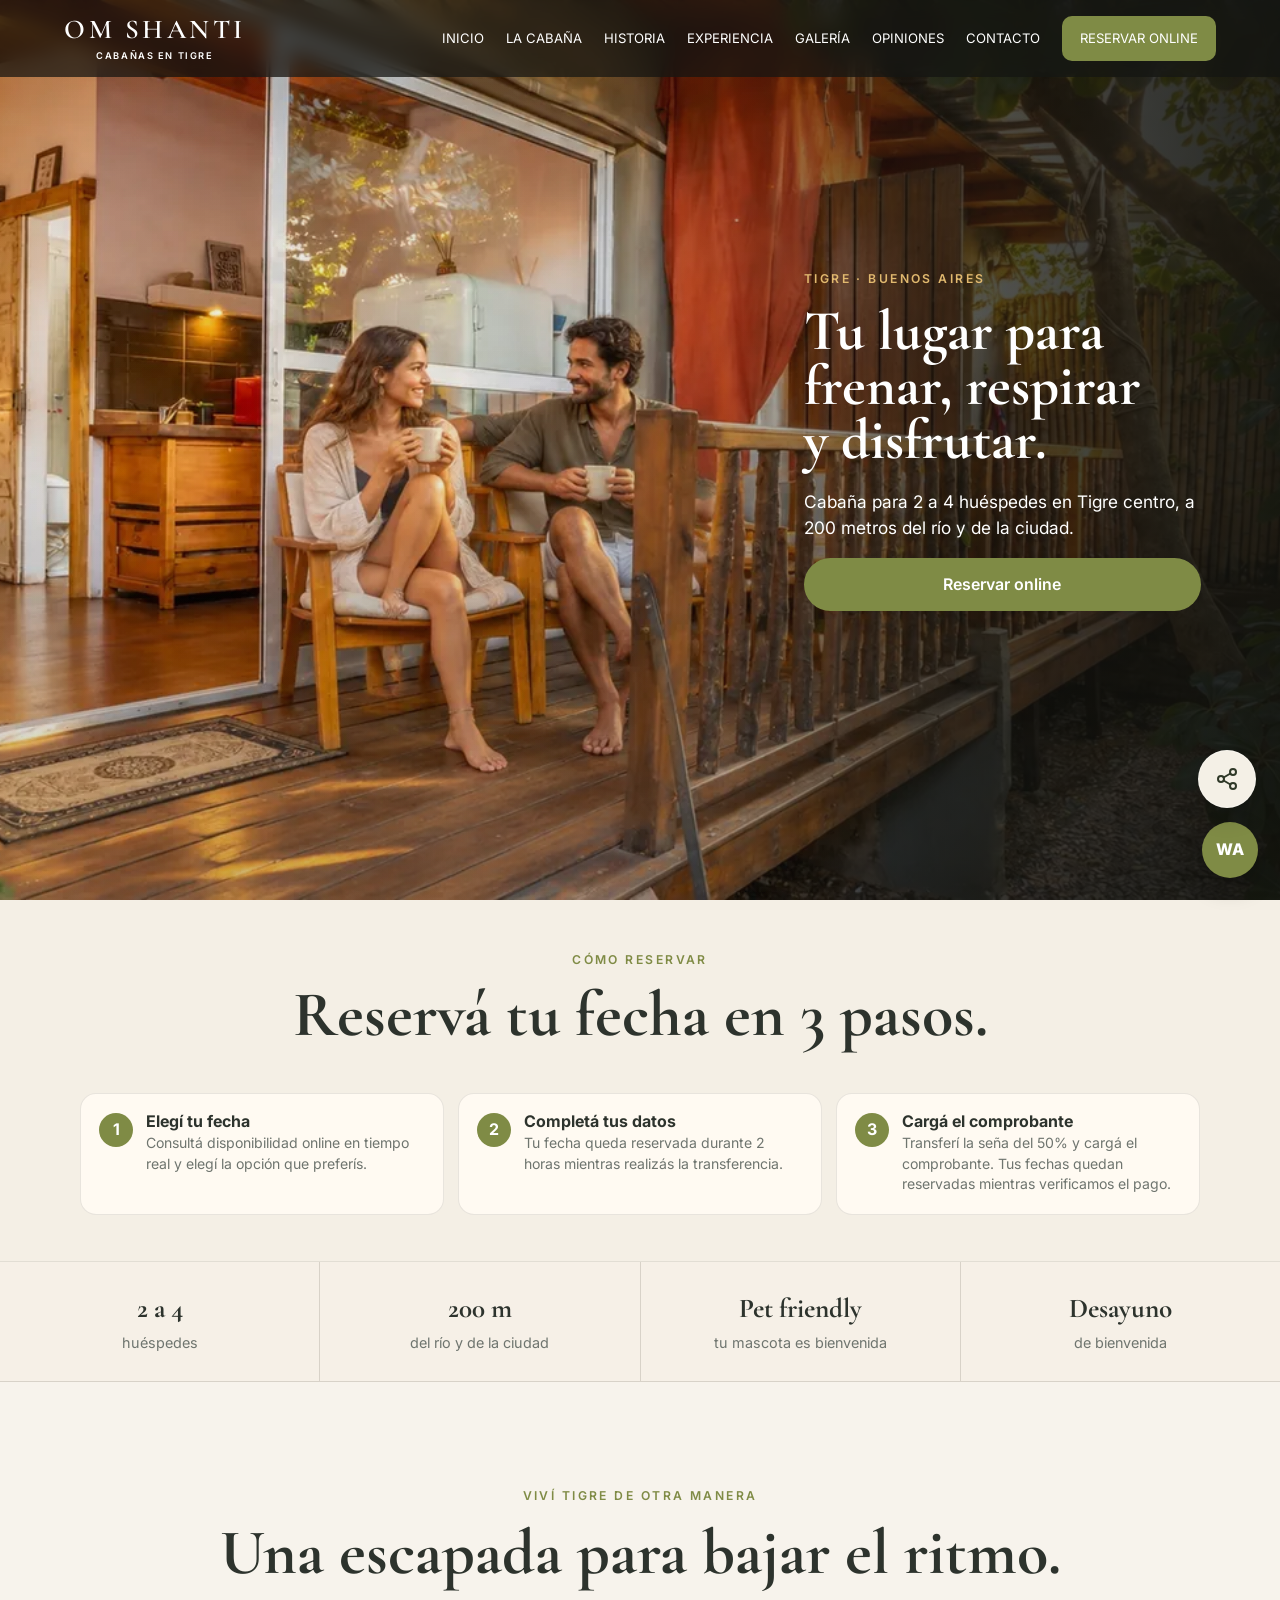
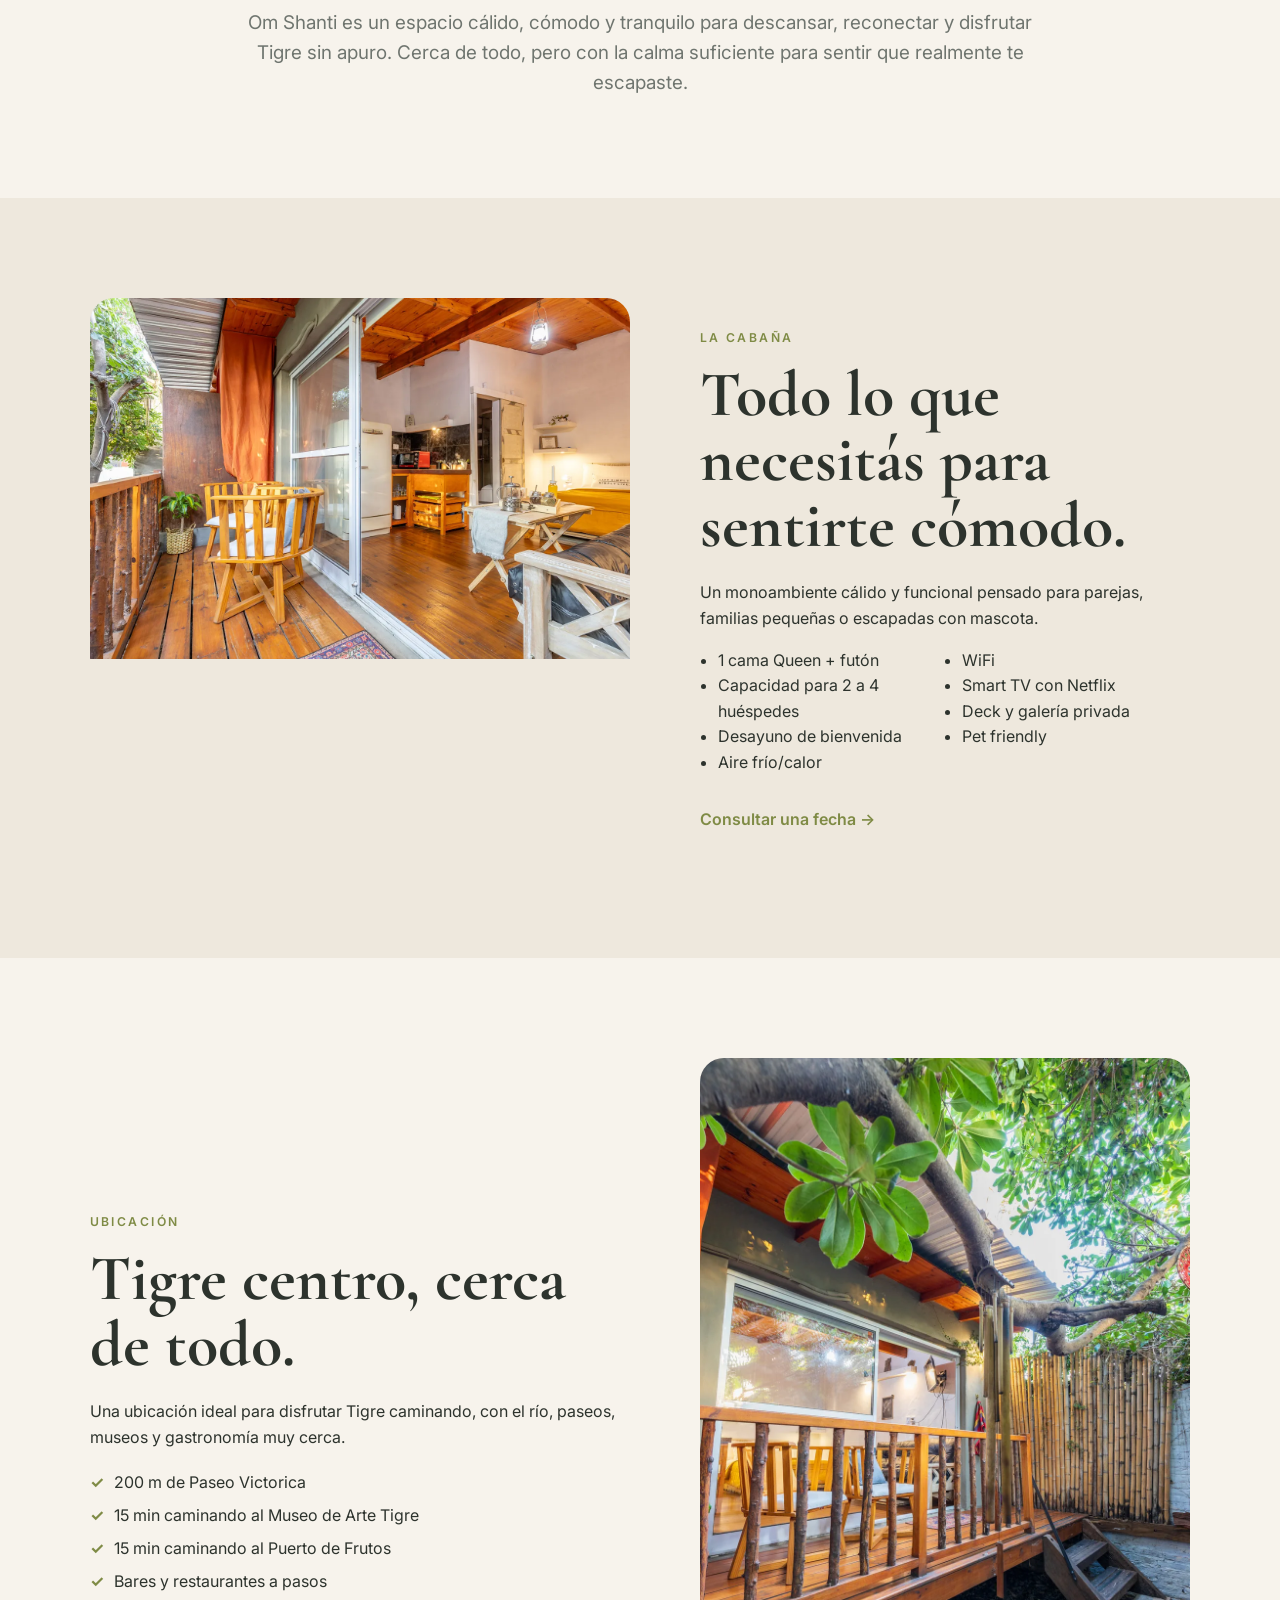
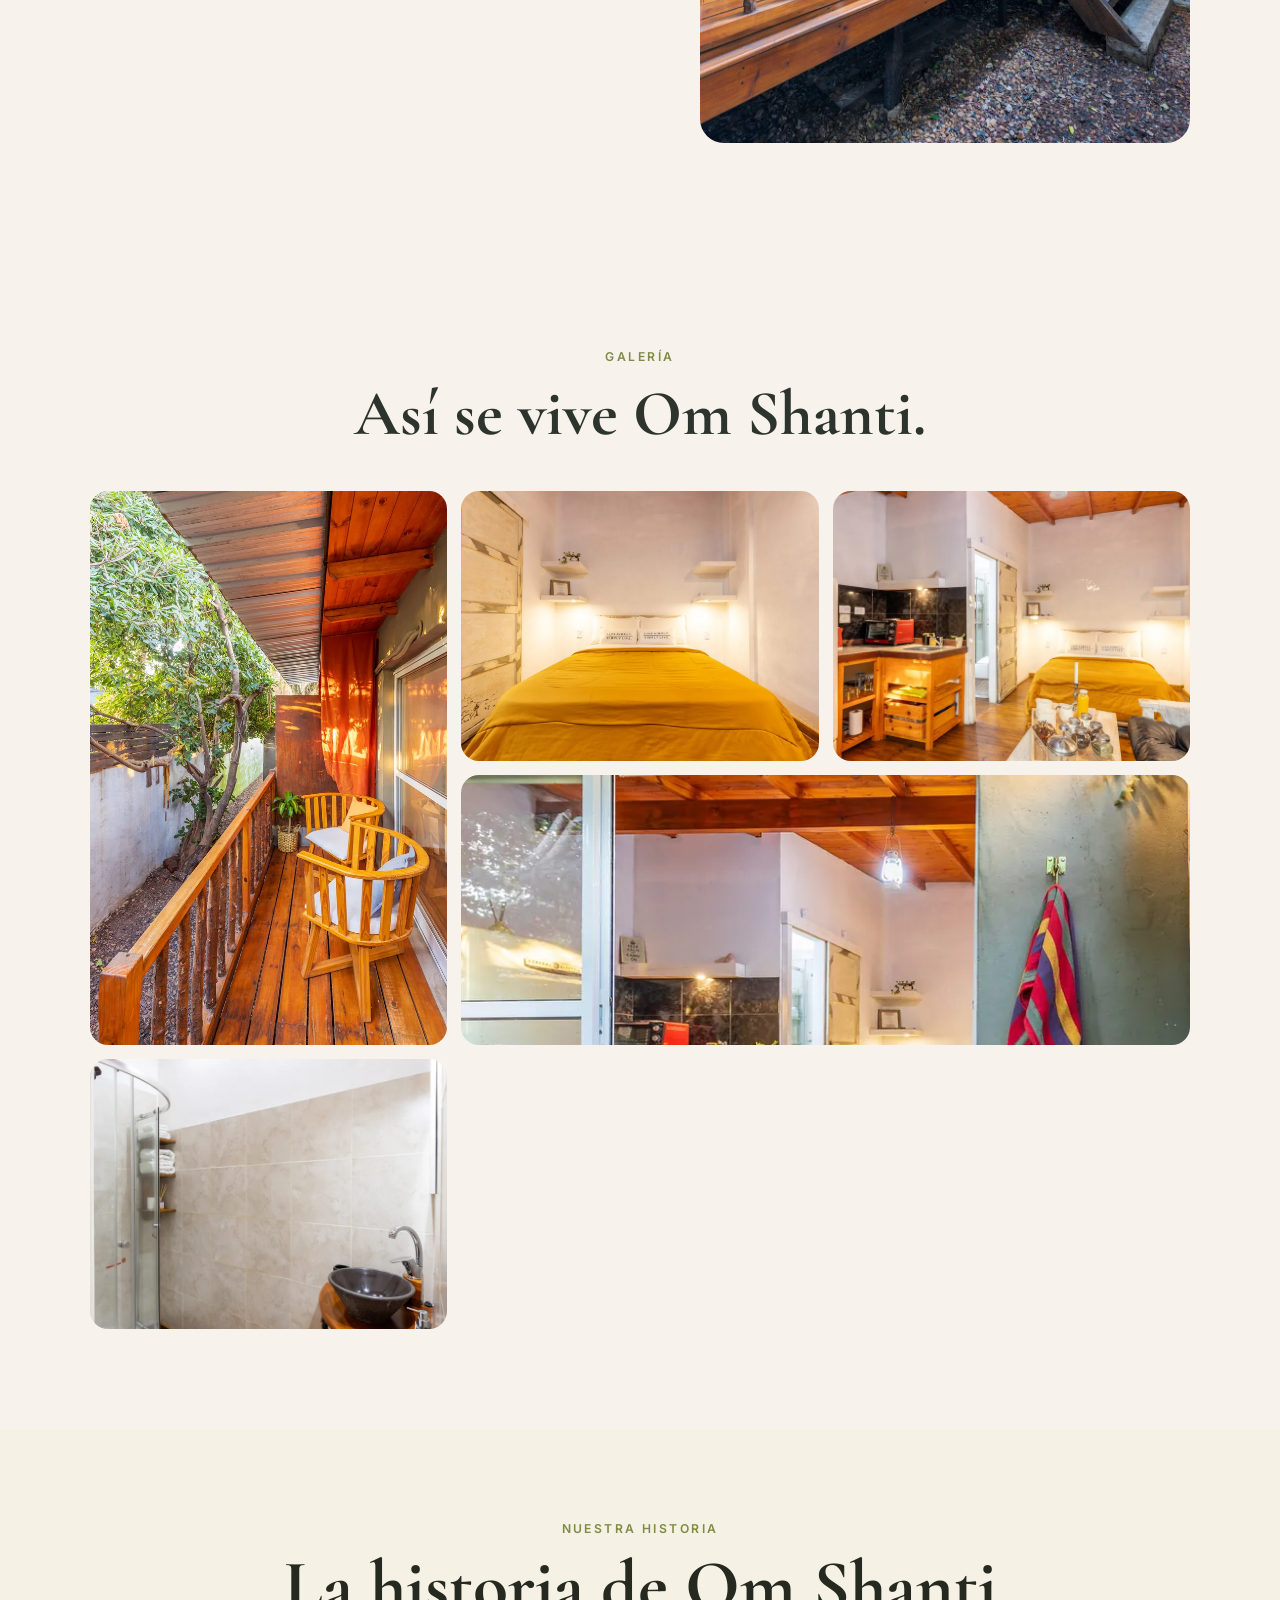
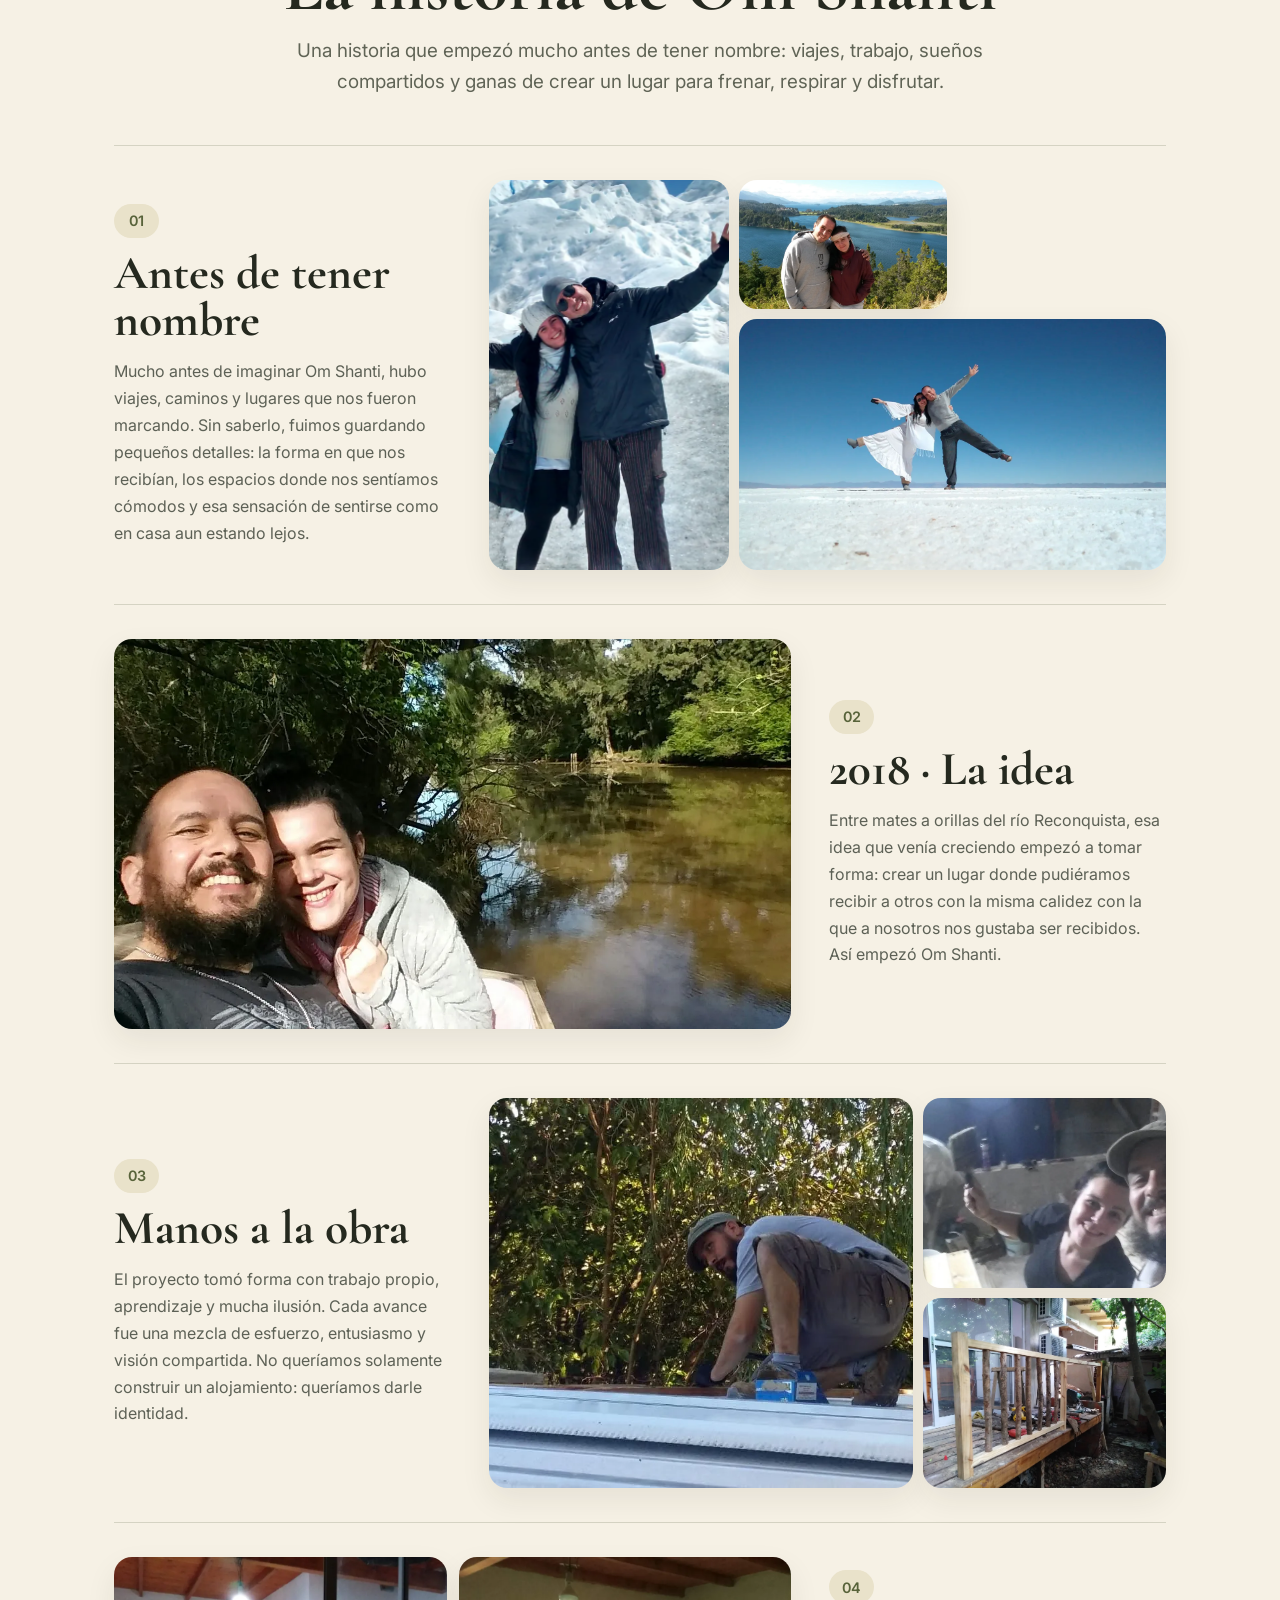
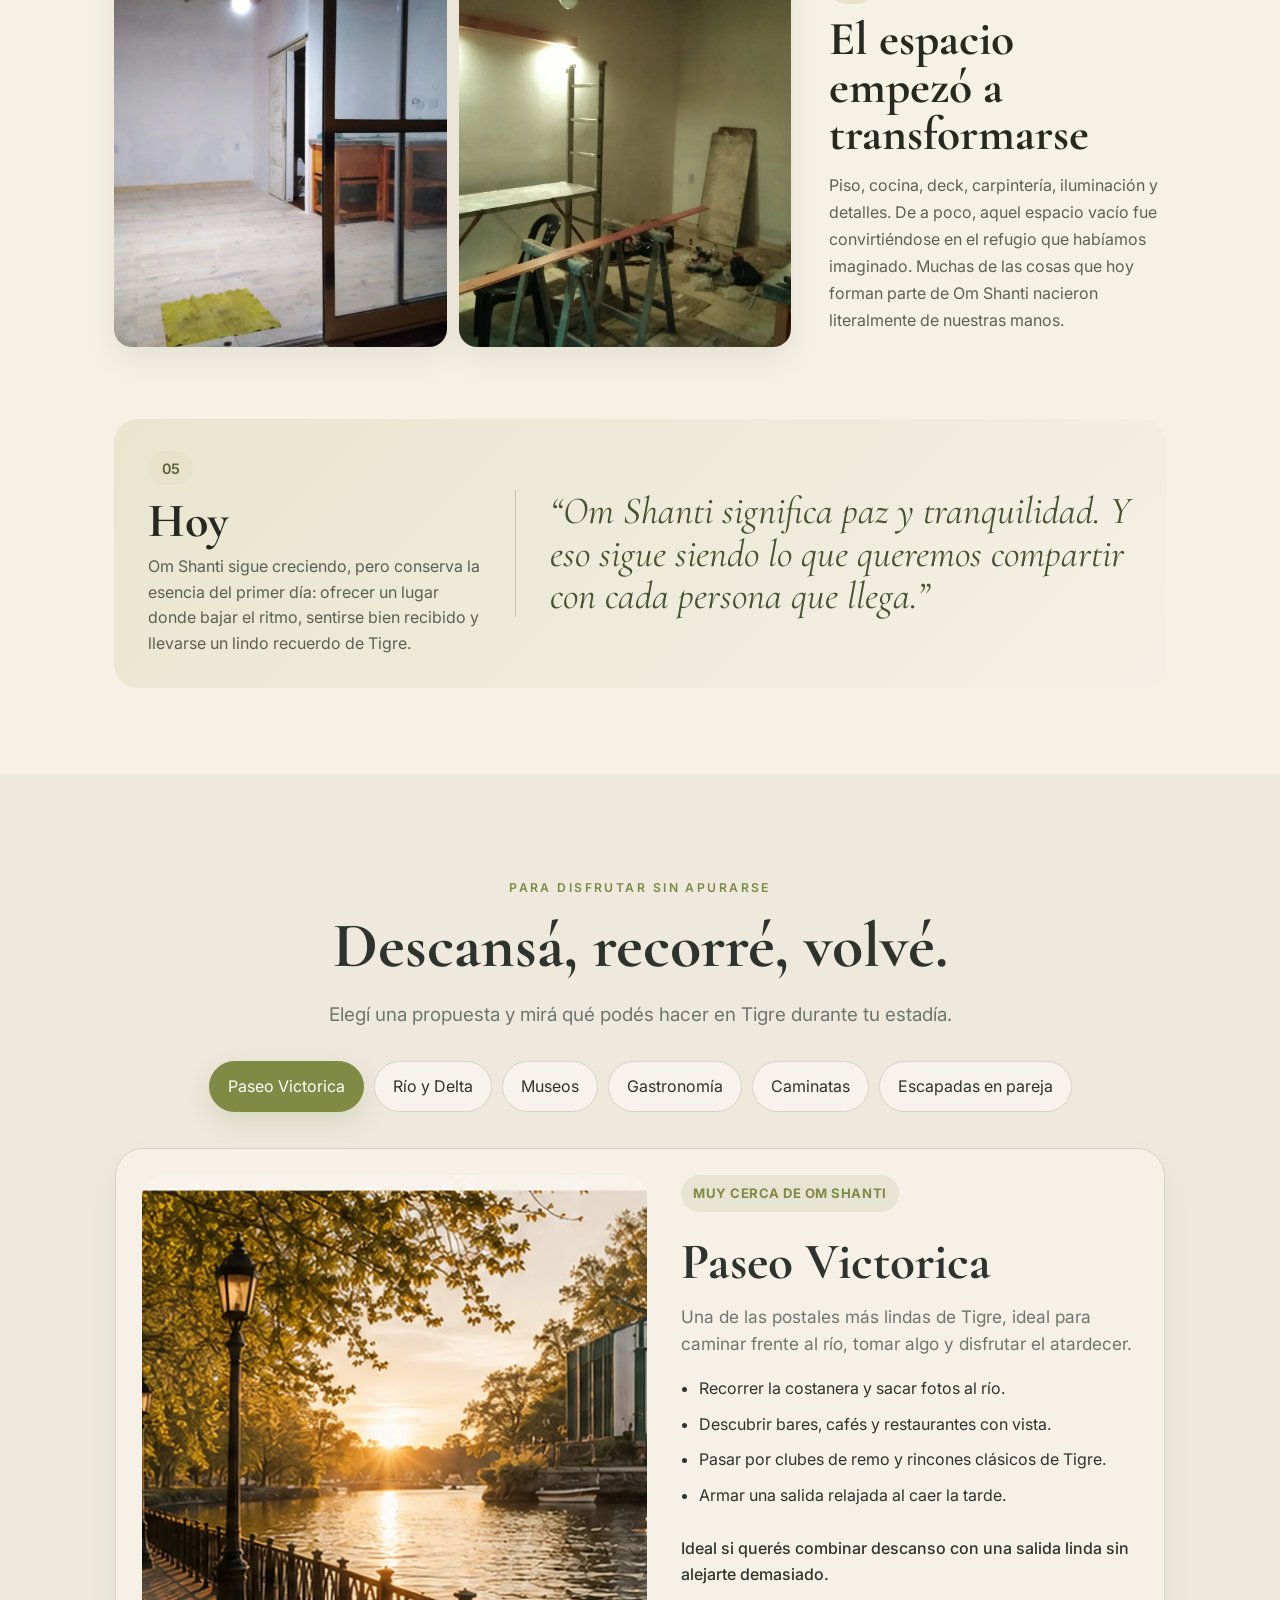
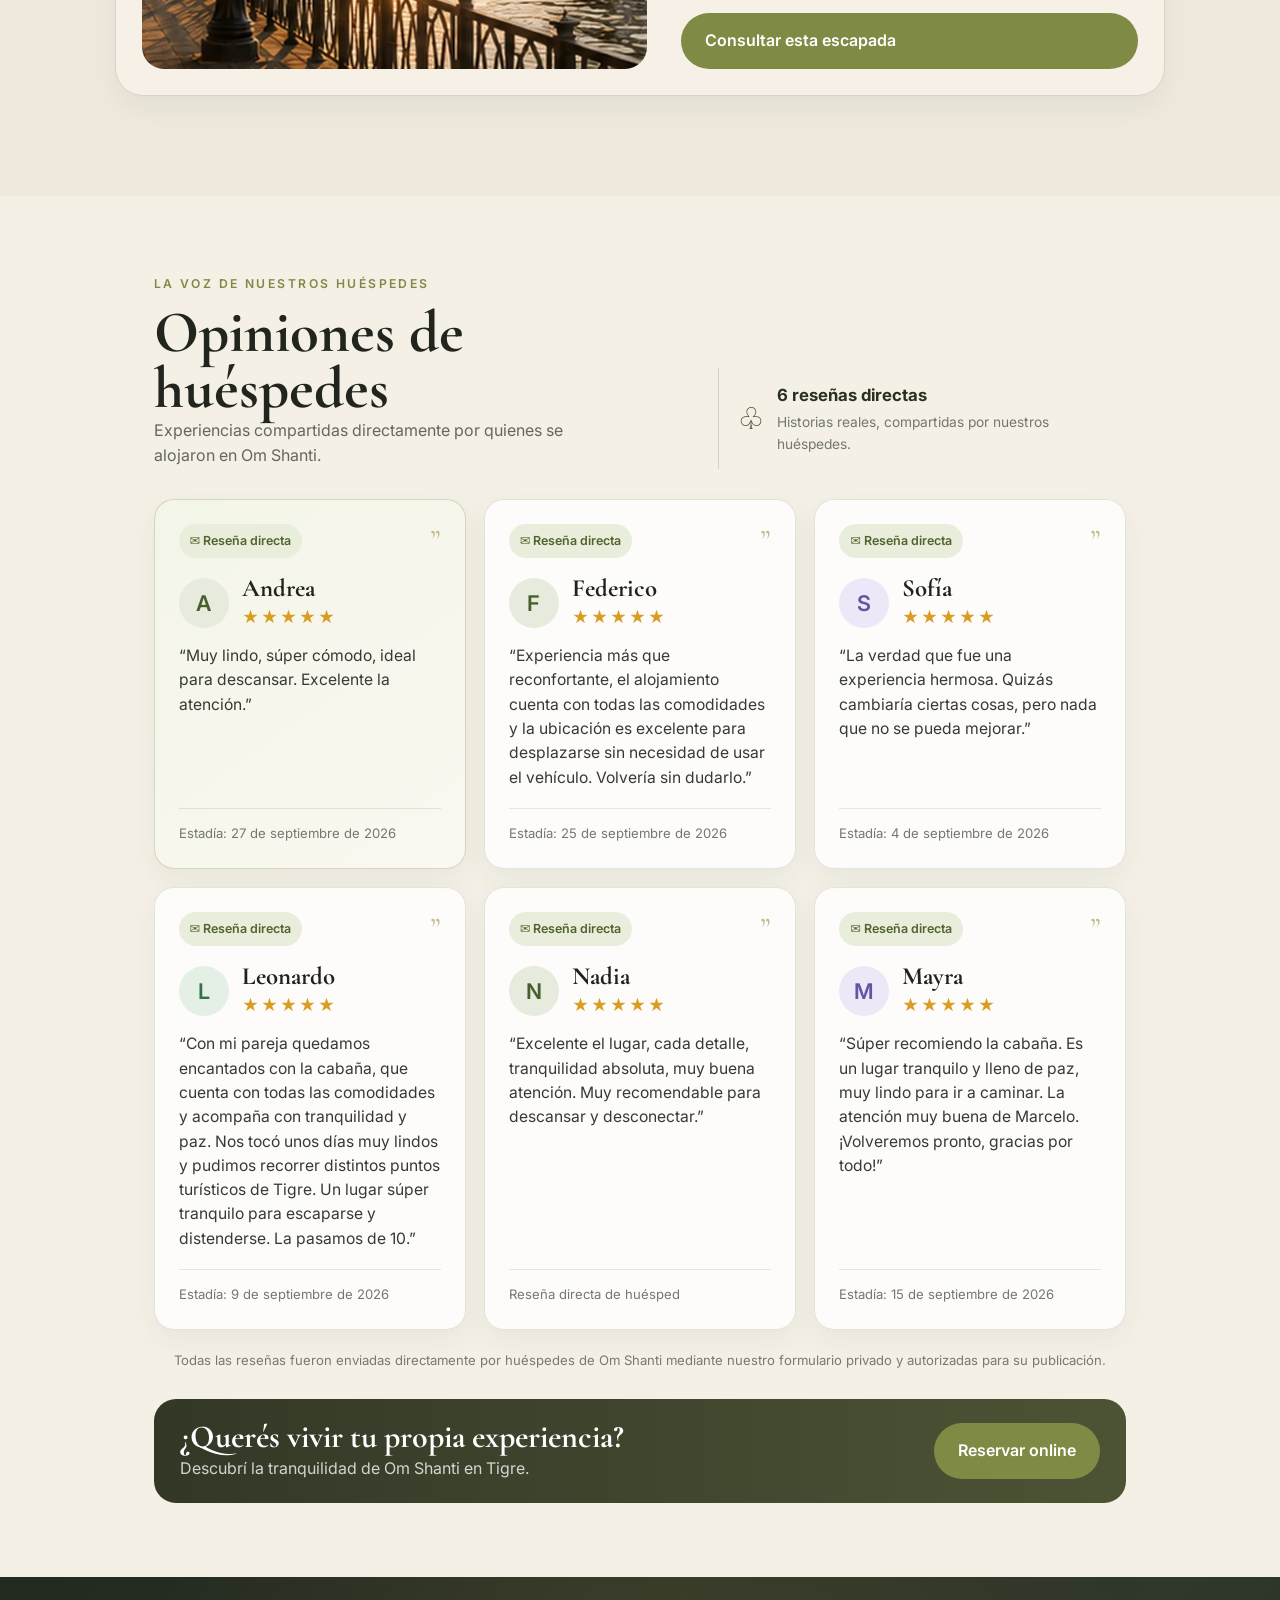
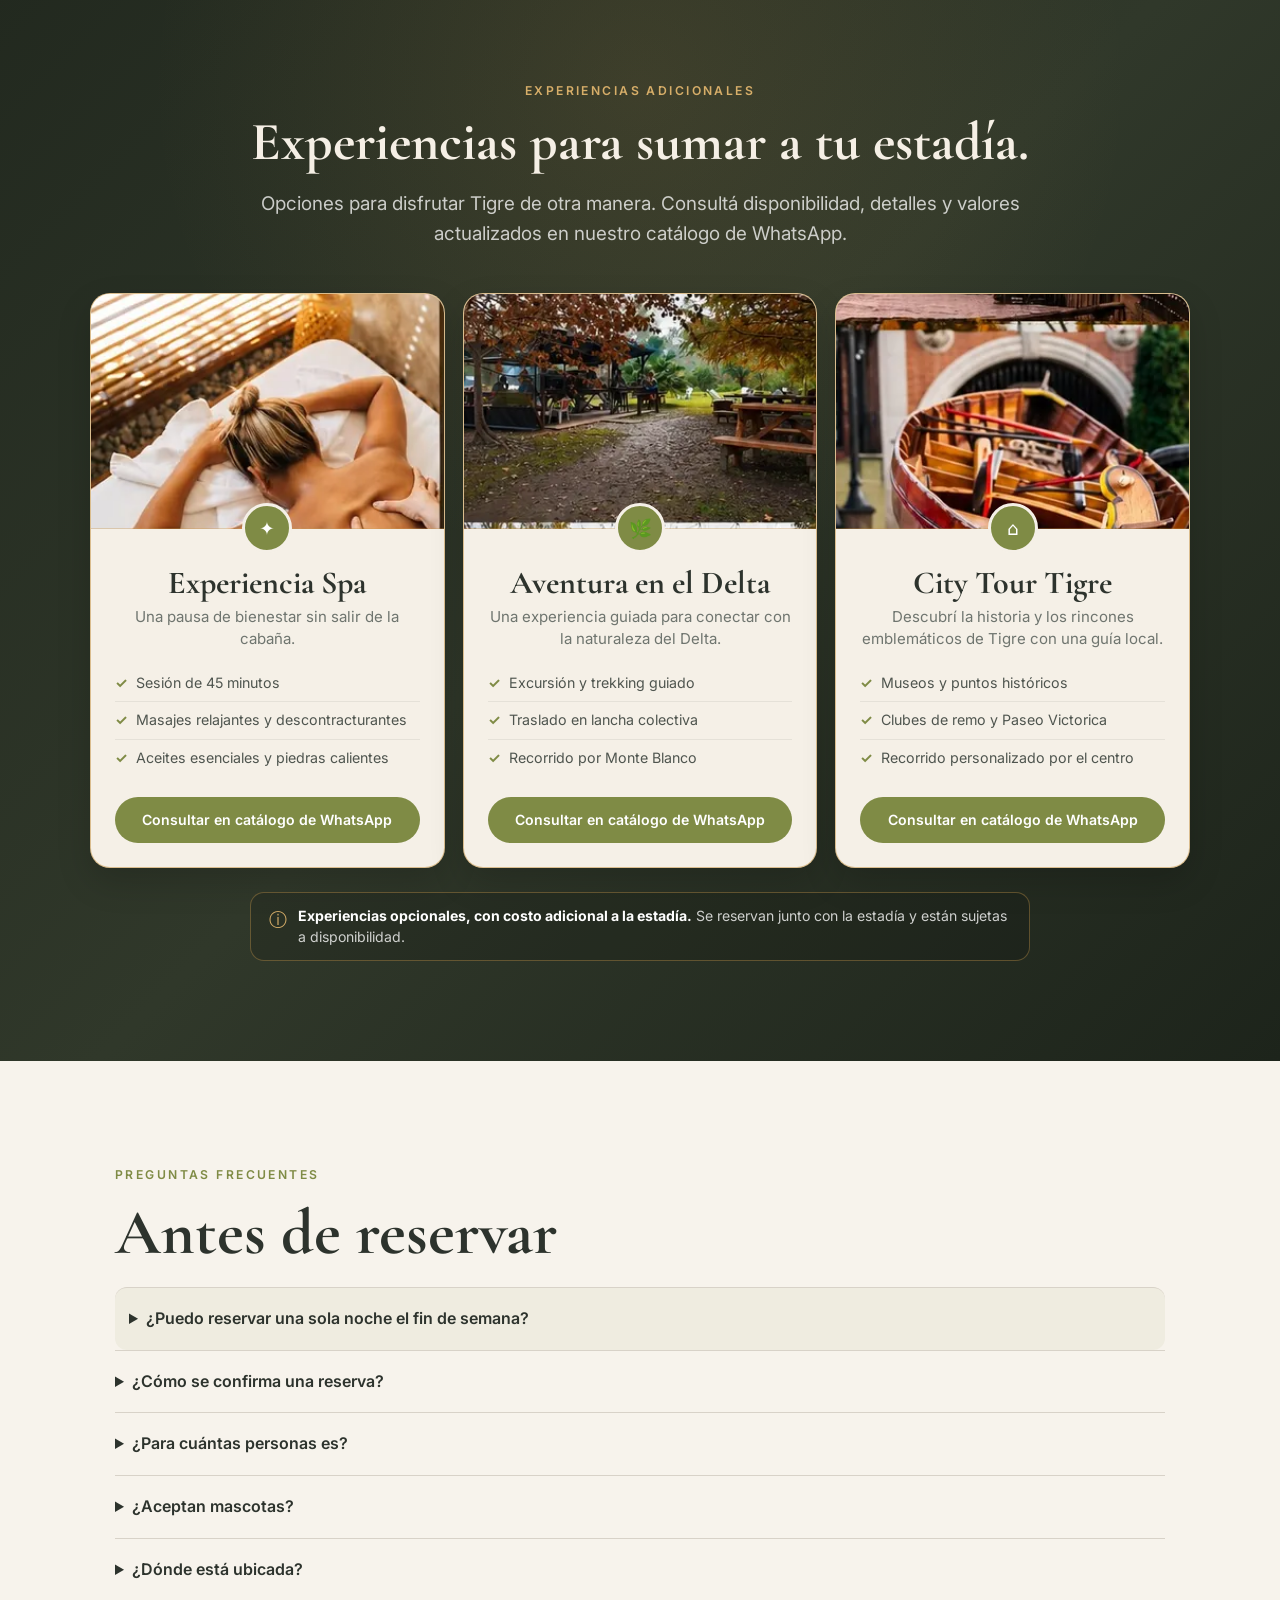
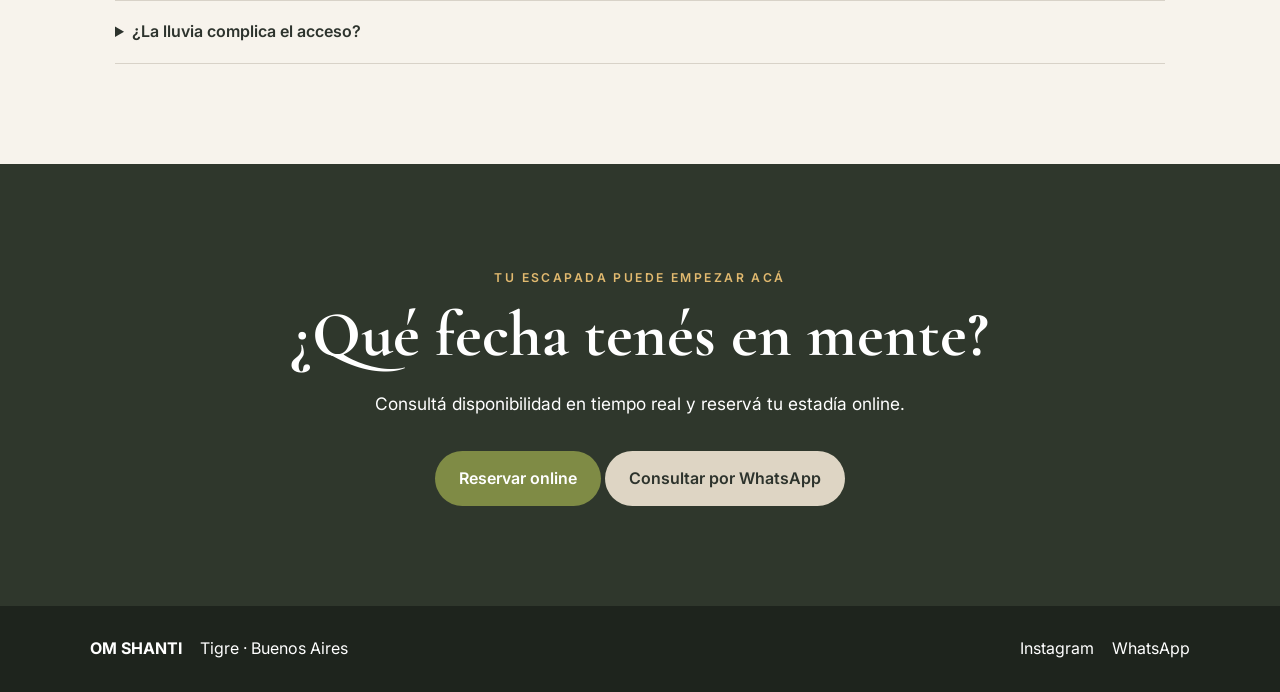
==== index.html @ ca6864cc "Add files via upload" ====
<!DOCTYPE html>

<html lang="es">
<head>
<meta charset="utf-8"/>
<meta content="width=device-width, initial-scale=1" name="viewport"/>
<title>Cabañas en Tigre | Om Shanti – Descanso y naturaleza</title>
<meta content="Disfrutá de una escapada en Om Shanti, cabañas en Tigre centro para 2 a 4 huéspedes. Pet friendly, cerca del río, con deck privado. Reservá online." name="description"/>
<link rel="canonical" href="https://cabanasomshanti.com/"/>
<meta property="og:type" content="website"/>
<meta property="og:locale" content="es_AR"/>
<meta property="og:site_name" content="Om Shanti Cabañas"/>
<meta property="og:url" content="https://cabanasomshanti.com/"/>
<meta property="og:title" content="Cabañas en Tigre | Om Shanti – Descanso y naturaleza"/>
<meta property="og:description" content="Disfrutá de una escapada en Om Shanti, cabañas en Tigre centro para 2 a 4 huéspedes. Pet friendly, cerca del río, con deck privado. Reservá online."/>
<meta property="og:image" content="https://cabanasomshanti.com/assets/om-shanti-compartir.jpg"/>
<meta property="og:image:alt" content="Deck de las cabañas Om Shanti en Tigre"/>
<meta name="twitter:card" content="summary_large_image"/>
<meta name="twitter:title" content="Cabañas en Tigre | Om Shanti – Descanso y naturaleza"/>
<meta name="twitter:description" content="Escapadas en Tigre centro para 2 a 4 huéspedes, pet friendly y cerca del río. Reservá online."/>
<meta name="twitter:image" content="https://cabanasomshanti.com/assets/om-shanti-compartir.jpg"/>
<link href="https://fonts.googleapis.com" rel="preconnect"/>
<link crossorigin="" href="https://fonts.gstatic.com" rel="preconnect"/>
<link href="https://fonts.googleapis.com/css2?family=Cormorant+Garamond:wght@500;600;700&amp;family=Inter:wght@400;500;600&amp;display=swap" rel="stylesheet"/>
<link rel="preload" as="image" href="assets/hero.webp" fetchpriority="high"/>
<link href="styles.css" rel="stylesheet"/>
<!-- Google tag (gtag.js) -->
<script async="" src="https://www.googletagmanager.com/gtag/js?id=G-0BV3BNHG4C"></script>
<script>
    window.dataLayer = window.dataLayer || [];
    function gtag(){dataLayer.push(arguments);}
    gtag('js', new Date());
    gtag('config', 'G-0BV3BNHG4C');
  </script>
<!-- Meta Pixel Code -->
<script>
  !function(f,b,e,v,n,t,s)
  {if(f.fbq)return;n=f.fbq=function(){n.callMethod?
  n.callMethod.apply(n,arguments):n.queue.push(arguments)};
  if(!f._fbq)f._fbq=n;n.push=n;n.loaded=!0;n.version='2.0';
  n.queue=[];t=b.createElement(e);t.async=!0;
  t.src=v;s=b.getElementsByTagName(e)[0];
  s.parentNode.insertBefore(t,s)}(window, document,'script',
  'https://connect.facebook.net/en_US/fbevents.js');
  fbq('init', '1818328219537401');
  fbq('track', 'PageView');
  </script>
<noscript><img height="1" src="https://www.facebook.com/tr?id=1818328219537401&amp;ev=PageView&amp;noscript=1" style="display:none" width="1" loading="lazy"/></noscript>
<!-- End Meta Pixel Code -->

<style>
/* ===== OPINIONES DE HUÉSPEDES 2026 ===== */
.testimonials.reviews-showcase{
  background:#f4f0e6;
  padding-top:74px;
  padding-bottom:74px;
}
.reviews-wrap{max-width:1180px;margin:0 auto;padding:0 5vw;}
.reviews-head{display:flex;justify-content:space-between;gap:32px;align-items:flex-end;margin-bottom:30px;}
.reviews-head h2{margin:.15em 0 0;font-family:'Cormorant Garamond',serif;font-size:clamp(2.6rem,4.6vw,4.4rem);line-height:.96;color:#22251d;}
.reviews-head p{margin:0;max-width:470px;color:#64675d;line-height:1.6;}
.reviews-summary{display:flex;align-items:center;gap:12px;padding:14px 18px;border-left:1px solid rgba(60,65,45,.18);color:#495233;}
.reviews-summary strong{display:block;font-size:1.05rem;color:#29301f;}
.reviews-summary span{display:block;font-size:.86rem;color:#73776d;margin-top:2px;}
.reviews-grid{display:grid;grid-template-columns:repeat(3,minmax(0,1fr));gap:18px;}
.review-card{background:rgba(255,255,255,.78);border:1px solid rgba(67,75,46,.13);border-radius:20px;padding:24px;box-shadow:0 10px 28px rgba(45,48,34,.055);display:flex;flex-direction:column;min-height:315px;}
.review-card.featured{background:linear-gradient(145deg,#f4f5e9,#faf8f0);border-color:rgba(119,137,65,.28);}
.review-top{display:flex;align-items:center;justify-content:space-between;gap:12px;margin-bottom:18px;}
.review-source{display:inline-flex;align-items:center;gap:7px;font-size:.78rem;font-weight:600;padding:7px 11px;border-radius:999px;background:#f7eaea;color:#b44c4c;}
.review-source.direct{background:#e9eddc;color:#50642c;}
.review-quote{font-family:'Cormorant Garamond',serif;font-size:2rem;line-height:1;color:#c7bb8d;}
.review-person{display:flex;align-items:center;gap:13px;margin-bottom:14px;}
.review-avatar{width:50px;height:50px;flex:0 0 50px;border-radius:50%;display:grid;place-items:center;font-weight:600;font-size:1.35rem;background:#e7ebdd;color:#47602b;}
.review-card:nth-child(3n) .review-avatar{background:#ece8f7;color:#6355a4;}
.review-card:nth-child(4n) .review-avatar{background:#e4f0e5;color:#35724a;}
.review-person h3{font-family:'Cormorant Garamond',serif;font-size:1.55rem;margin:0;color:#20231d;}
.review-stars{letter-spacing:2px;color:#d89d22;font-size:1.02rem;margin-top:3px;}
.review-text{font-size:.98rem;line-height:1.55;color:#373a34;margin:0 0 18px;flex:1;}
.review-meta{border-top:1px solid rgba(56,62,42,.12);padding-top:14px;font-size:.82rem;color:#74786f;}
.review-note{margin-top:20px;text-align:center;font-size:.82rem;color:#777a72;}
.reviews-cta{margin-top:28px;border-radius:22px;overflow:hidden;background:linear-gradient(90deg,rgba(40,46,28,.95),rgba(64,72,39,.93));display:flex;align-items:center;justify-content:space-between;gap:22px;padding:22px 26px;color:#fff;}
.reviews-cta h3{font-family:'Cormorant Garamond',serif;font-size:2rem;margin:0 0 2px;}
.reviews-cta p{margin:0;color:rgba(255,255,255,.78);}
.reviews-cta .btn{white-space:nowrap;margin:0;}
@media(max-width:900px){.reviews-grid{grid-template-columns:repeat(2,minmax(0,1fr));}.reviews-head{align-items:flex-start;flex-direction:column}.reviews-summary{border-left:0;border-top:1px solid rgba(60,65,45,.18);padding-left:0;width:100%}}
@media(max-width:650px){.testimonials.reviews-showcase{padding:54px 0}.reviews-wrap{padding:0 5.5vw}.reviews-grid{grid-template-columns:1fr}.review-card{min-height:0;padding:21px}.reviews-head h2{font-size:clamp(2.55rem,12vw,3.5rem)}.reviews-summary{display:none}.reviews-cta{align-items:flex-start;flex-direction:column}.reviews-cta .btn{width:100%;text-align:center}.review-text{font-size:1rem}}

/* ===== BOTÓN FLOTANTE COMPARTIR ===== */
.floating-share{position:fixed;right:24px;bottom:92px;z-index:999;width:58px;height:58px;border:1px solid rgba(255,255,255,.35);border-radius:50%;background:#f4f0e6;color:#2f3928;display:flex;align-items:center;justify-content:center;box-shadow:0 8px 24px rgba(0,0,0,.18);cursor:pointer}.floating-share svg{width:24px;height:24px;fill:none;stroke:currentColor;stroke-width:2;stroke-linecap:round;stroke-linejoin:round}.floating-share-label{position:fixed;right:92px;bottom:108px;z-index:998;background:#22251d;color:#fff;padding:8px 12px;border-radius:999px;font:500 12px/1 'Inter',sans-serif;opacity:0;pointer-events:none;white-space:nowrap}.floating-share:hover + .floating-share-label,.floating-share:focus + .floating-share-label{opacity:1}@media(max-width:650px){.floating-share{right:18px;bottom:88px;width:54px;height:54px}.floating-share-label{display:none}}

/* ===== NUESTRA HISTORIA ===== */
.story-section{
  background:#f6f1e5;
  color:#25291f;
  padding:86px 0;
  scroll-margin-top:92px;
  overflow:hidden;
}
.story-wrap{max-width:1180px;margin:0 auto;padding:0 5vw;}
.story-intro{text-align:center;max-width:820px;margin:0 auto 48px;}
.story-intro h2{
  font-family:'Cormorant Garamond',serif;
  font-size:clamp(3rem,5.6vw,5.3rem);
  line-height:.94;
  margin:.18em 0 .2em;
}
.story-intro .lead{max-width:720px;margin:0 auto;color:#606456;line-height:1.65;}
.story-step{
  display:grid;
  grid-template-columns:minmax(260px,.82fr) minmax(0,1.65fr);
  gap:38px;
  align-items:center;
  padding:34px 0;
  border-top:1px solid rgba(64,72,43,.18);
}
.story-step.reverse{grid-template-columns:minmax(0,1.65fr) minmax(260px,.82fr);}
.story-copy{padding:10px 0;}
.story-number{
  display:inline-flex;align-items:center;justify-content:center;
  min-width:45px;height:34px;padding:0 13px;border-radius:999px;
  background:#e9e2ca;color:#58633a;font-weight:600;font-size:.9rem;margin-bottom:12px;
}
.story-copy h3{
  font-family:'Cormorant Garamond',serif;
  font-size:clamp(2rem,3.7vw,3.3rem);
  line-height:1;
  margin:0 0 14px;
}
.story-copy p{margin:0;color:#5d6156;line-height:1.68;font-size:1rem;}
.story-photo,.story-collage img{
  display:block;width:100%;height:100%;object-fit:cover;border-radius:18px;
  box-shadow:0 12px 30px rgba(40,42,31,.08);
}
.story-photo-wrap{height:390px;}
.story-collage{display:grid;gap:10px;height:390px;}
.story-collage.travel{grid-template-columns:1.15fr 1fr 1fr;}
.story-collage.travel img:nth-child(1){grid-row:1 / span 2;}
.story-collage.travel img:nth-child(2){grid-column:2;grid-row:1;}
.story-collage.travel img:nth-child(3){grid-column:2 / span 2;grid-row:2;}
.story-collage.build{grid-template-columns:1.4fr .8fr;grid-template-rows:1fr 1fr;}
.story-collage.build img:first-child{grid-row:1 / span 2;}
.story-pair{display:grid;grid-template-columns:1fr 1fr;gap:12px;height:390px;}
.story-pair img{width:100%;height:100%;object-fit:cover;border-radius:18px;box-shadow:0 12px 30px rgba(40,42,31,.08);}
.story-ending{
  margin-top:38px;padding:32px 34px;border-radius:24px;
  background:linear-gradient(135deg,#e9e5cf,#f4f0e5);
  display:grid;grid-template-columns:.7fr 1.3fr;gap:34px;align-items:center;
}
.story-ending h3{font-family:'Cormorant Garamond',serif;font-size:3rem;margin:0 0 8px;}
.story-ending p{margin:0;color:#5b6052;line-height:1.6;}
.story-quote{
  border-left:1px solid rgba(70,78,45,.25);
  padding-left:34px;font-family:'Cormorant Garamond',serif;
  font-size:clamp(1.8rem,3vw,2.8rem);font-style:italic;line-height:1.1;color:#485231;
}
@media(max-width:900px){
  .story-step,.story-step.reverse{grid-template-columns:1fr;gap:20px}
  .story-step.reverse .story-copy{order:1}.story-step.reverse .story-media{order:2}
  .story-ending{grid-template-columns:1fr}.story-quote{border-left:0;border-top:1px solid rgba(70,78,45,.25);padding:24px 0 0}
}
@media(max-width:650px){
  .story-section{padding:62px 0}
  .story-wrap{padding:0 5.5vw}
  .story-intro{margin-bottom:30px}
  .story-step{padding:28px 0}
  .story-photo-wrap,.story-collage,.story-pair{height:auto}
  .story-photo-wrap .story-photo{aspect-ratio:4/3}
  .story-collage.travel{grid-template-columns:1fr 1fr;height:auto}
  .story-collage.travel img{height:170px}
  .story-collage.travel img:nth-child(1){grid-row:auto;grid-column:1 / span 2;height:235px}
  .story-collage.travel img:nth-child(2){grid-column:1;grid-row:auto}
  .story-collage.travel img:nth-child(3){grid-column:2;grid-row:auto}
  .story-collage.build{grid-template-columns:1fr 1fr;grid-template-rows:auto;height:auto}
  .story-collage.build img{height:175px}
  .story-collage.build img:first-child{grid-column:1 / span 2;grid-row:auto;height:235px}
  .story-pair{grid-template-columns:1fr;height:auto}
  .story-pair img{height:240px}
  .story-ending{padding:26px 22px}
  .story-ending h3{font-size:2.5rem}
}

</style>

</head>
<body>
<header class="topbar">
<a class="brand" href="#inicio">OM SHANTI <small>CABAÑAS EN TIGRE</small></a>
<button aria-label="Abrir menú" class="menu-btn">☰</button>
<nav>
<a href="#inicio">Inicio</a>
<a href="#cabana">La cabaña</a>
<a href="#historia">Historia</a>
<a href="#experiencia">Experiencia</a>
<a href="#galeria">Galería</a>
<a href="#opiniones">Opiniones</a>
<a href="#contacto">Contacto</a>
<a class="nav-cta" data-cta-location="nav" data-cta-type="booking" href="/reservar/">Reservar online</a>
</nav>
</header>
<main>
<section class="hero" id="inicio">
<div class="hero-overlay"></div>
<div class="hero-content">
<span class="eyebrow">TIGRE · BUENOS AIRES</span>
<h1>Tu lugar para frenar, respirar y disfrutar.</h1>
<p>Cabaña para 2 a 4 huéspedes en Tigre centro, a 200 metros del río y de la ciudad.</p>
<div class="hero-cta-row">
<a class="btn primary" data-cta-location="hero" data-cta-type="booking" href="/reservar/">Reservar online</a>
</div>
<div class="hero-points">
<span>📍 Tigre centro</span>
<span>🌿 Entorno tranquilo</span>
<span>🐾 Pet friendly</span>
</div>
</div>
</section><section class="booking-steps" id="como-reservar"><div class="booking-steps-inner"><span class="eyebrow dark">CÓMO RESERVAR</span><h2>Reservá tu fecha en 3 pasos.</h2><div class="booking-steps-grid"><div class="booking-step"><span class="booking-step-number">1</span><div><h3>Elegí tu fecha</h3><p>Consultá disponibilidad online en tiempo real y elegí la opción que preferís.</p></div></div><div class="booking-step"><span class="booking-step-number">2</span><div><h3>Completá tus datos</h3><p>Tu fecha queda reservada durante 2 horas mientras realizás la transferencia.</p></div></div><div class="booking-step"><span class="booking-step-number">3</span><div><h3>Cargá el comprobante</h3><p>Transferí la seña del 50% y cargá el comprobante. Tus fechas quedan reservadas mientras verificamos el pago.</p></div></div></div></div></section>
<section class="quick-facts">
<div><strong>2 a 4</strong><span>huéspedes</span></div>
<div><strong>200 m</strong><span>del río y de la ciudad</span></div>
<div><strong>Pet friendly</strong><span>tu mascota es bienvenida</span></div>
<div><strong>Desayuno</strong><span>de bienvenida</span></div>
</section>
<section class="section intro" id="experiencia">
<div class="narrow center">
<span class="eyebrow dark">VIVÍ TIGRE DE OTRA MANERA</span>
<h2>Una escapada para bajar el ritmo.</h2>
<p class="lead">Om Shanti es un espacio cálido, cómodo y tranquilo para descansar, reconectar y disfrutar Tigre sin apuro. Cerca de todo, pero con la calma suficiente para sentir que realmente te escapaste.</p>
</div>
</section>
<section class="section split alt" id="cabana">
<div class="photo-wrap"><img alt="Interior de la cabaña Om Shanti" src="assets/interior.webp" loading="lazy"/></div>
<div class="split-copy">
<span class="eyebrow dark">LA CABAÑA</span>
<h2>Todo lo que necesitás para sentirte cómodo.</h2>
<p>Un monoambiente cálido y funcional pensado para parejas, familias pequeñas o escapadas con mascota.</p>
<ul class="features">
<li>1 cama Queen + futón</li>
<li>Capacidad para 2 a 4 huéspedes</li>
<li>Desayuno de bienvenida</li>
<li>Aire frío/calor</li>
<li>WiFi</li>
<li>Smart TV con Netflix</li>
<li>Deck y galería privada</li>
<li>Pet friendly</li>
</ul>
<a class="text-link" data-cta-location="cabana" data-cta-type="whatsapp" href="https://wa.me/5491168330289?text=Hola%20Om%20Shanti%2C%20quiero%20consultar%20una%20fecha." rel="noopener" target="_blank">Consultar una fecha →</a>
</div>
</section>



<section class="section location">
<div class="location-card">
<span class="eyebrow dark">UBICACIÓN</span>
<h2>Tigre centro, cerca de todo.</h2>
<p>Una ubicación ideal para disfrutar Tigre caminando, con el río, paseos, museos y gastronomía muy cerca.</p>
<ul class="location-highlights"><li>200 m de Paseo Victorica</li><li>15 min caminando al Museo de Arte Tigre</li><li>15 min caminando al Puerto de Frutos</li><li>Bares y restaurantes a pasos</li></ul></div>
<div class="photo-wrap"><img alt="Exterior y deck de Om Shanti" src="assets/exterior.webp" loading="lazy"/></div>
</section>
<section class="section gallery" id="galeria">
<div class="section-head">
<span class="eyebrow dark">GALERÍA</span>
<h2>Así se vive Om Shanti.</h2>
</div>
<div class="gallery-grid">
<figure class="tall gallery-card">
<img alt="Deck de Om Shanti" class="lightbox-trigger" data-full="assets/deck1.jpg" src="assets/deck1.webp" loading="lazy"/>
</figure>
<figure class="gallery-card">
<img alt="Cama de la cabaña" class="lightbox-trigger" data-full="assets/bed.jpg" src="assets/bed.webp" loading="lazy"/>
</figure>
<figure class="gallery-card">
<img alt="Interior de Om Shanti" class="lightbox-trigger" data-full="assets/interior2.jpg" src="assets/interior2.webp" loading="lazy"/>
</figure>
<figure class="wide gallery-card">
<img alt="Galería de la cabaña" class="lightbox-trigger" data-full="assets/deck2.jpg" src="assets/deck2.webp" loading="lazy"/>
</figure>
<figure class="gallery-card">
<img alt="Baño de Om Shanti" class="lightbox-trigger" data-full="assets/bathroom.jpg" src="assets/bathroom.webp" loading="lazy"/>
</figure>
</div>
</section>
<section class="story-section" id="historia">
  <div class="story-wrap">
    <div class="story-intro">
      <span class="eyebrow dark">NUESTRA HISTORIA</span>
      <h2>La historia de Om Shanti</h2>
      <p class="lead">Una historia que empezó mucho antes de tener nombre: viajes, trabajo, sueños compartidos y ganas de crear un lugar para frenar, respirar y disfrutar.</p>
    </div>

    <div class="story-step">
      <div class="story-copy">
        <span class="story-number">01</span>
        <h3>Antes de tener nombre</h3>
        <p>Mucho antes de imaginar Om Shanti, hubo viajes, caminos y lugares que nos fueron marcando. Sin saberlo, fuimos guardando pequeños detalles: la forma en que nos recibían, los espacios donde nos sentíamos cómodos y esa sensación de sentirse como en casa aun estando lejos.</p>
      </div>
      <div class="story-media">
        <div class="story-collage travel">
          <img src="assets/historia-viaje-glaciar.webp" alt="Marcelo y Marisa viajando antes de crear Om Shanti" loading="lazy"/>
          <img src="assets/historia-viaje-lagos.webp" alt="Uno de los viajes que inspiraron la forma de recibir huéspedes" loading="lazy"/>
          <img src="assets/historia-viaje-salinas.webp" alt="Marcelo y Marisa durante uno de sus viajes" loading="lazy"/>
        </div>
      </div>
    </div>

    <div class="story-step reverse">
      <div class="story-media">
        <div class="story-photo-wrap">
          <img class="story-photo" src="assets/historia-idea-rio.webp" alt="Marcelo y Marisa junto al río, donde empezó a tomar forma la idea de Om Shanti" loading="lazy"/>
        </div>
      </div>
      <div class="story-copy">
        <span class="story-number">02</span>
        <h3>2018 · La idea</h3>
        <p>Entre mates a orillas del río Reconquista, esa idea que venía creciendo empezó a tomar forma: crear un lugar donde pudiéramos recibir a otros con la misma calidez con la que a nosotros nos gustaba ser recibidos. Así empezó Om Shanti.</p>
      </div>
    </div>

    <div class="story-step">
      <div class="story-copy">
        <span class="story-number">03</span>
        <h3>Manos a la obra</h3>
        <p>El proyecto tomó forma con trabajo propio, aprendizaje y mucha ilusión. Cada avance fue una mezcla de esfuerzo, entusiasmo y visión compartida. No queríamos solamente construir un alojamiento: queríamos darle identidad.</p>
      </div>
      <div class="story-media">
        <div class="story-collage build">
          <img src="assets/historia-obra-techo.webp" alt="Trabajo de construcción realizado para dar forma a Om Shanti" loading="lazy"/>
          <img src="assets/historia-obra-nosotros.webp" alt="Marcelo y Marisa durante la construcción de Om Shanti" loading="lazy"/>
          <img src="assets/historia-deck.webp" alt="Construcción artesanal del deck de Om Shanti" loading="lazy"/>
        </div>
      </div>
    </div>

    <div class="story-step reverse">
      <div class="story-media">
        <div class="story-pair">
          <img src="assets/historia-espacio-vacio.webp" alt="Interior de Om Shanti durante sus primeros pasos" loading="lazy"/>
          <img src="assets/historia-taller.webp" alt="Trabajos de carpintería y terminaciones en Om Shanti" loading="lazy"/>
        </div>
      </div>
      <div class="story-copy">
        <span class="story-number">04</span>
        <h3>El espacio empezó a transformarse</h3>
        <p>Piso, cocina, deck, carpintería, iluminación y detalles. De a poco, aquel espacio vacío fue convirtiéndose en el refugio que habíamos imaginado. Muchas de las cosas que hoy forman parte de Om Shanti nacieron literalmente de nuestras manos.</p>
      </div>
    </div>

    <div class="story-ending">
      <div>
        <span class="story-number">05</span>
        <h3>Hoy</h3>
        <p>Om Shanti sigue creciendo, pero conserva la esencia del primer día: ofrecer un lugar donde bajar el ritmo, sentirse bien recibido y llevarse un lindo recuerdo de Tigre.</p>
      </div>
      <div class="story-quote">“Om Shanti significa paz y tranquilidad. Y eso sigue siendo lo que queremos compartir con cada persona que llega.”</div>
    </div>
  </div>
</section>


<section class="section alt discover" id="disfrutar">
<div class="narrow">
<div class="center">
<span class="eyebrow dark">PARA DISFRUTAR SIN APURARSE</span>
<h2>Descansá, recorré, volvé.</h2>
<p class="lead">Elegí una propuesta y mirá qué podés hacer en Tigre durante tu estadía.</p>
<div aria-label="Propuestas para disfrutar Tigre" class="pill-row discover-pills" role="tablist">
<button aria-selected="true" class="discover-pill active" data-discover="victorica" role="tab" type="button">Paseo Victorica</button>
<button aria-selected="false" class="discover-pill" data-discover="delta" role="tab" type="button">Río y Delta</button>
<button aria-selected="false" class="discover-pill" data-discover="museos" role="tab" type="button">Museos</button>
<button aria-selected="false" class="discover-pill" data-discover="gastronomia" role="tab" type="button">Gastronomía</button>
<button aria-selected="false" class="discover-pill" data-discover="caminatas" role="tab" type="button">Caminatas</button>
<button aria-selected="false" class="discover-pill" data-discover="pareja" role="tab" type="button">Escapadas en pareja</button>
</div>
</div>
<div aria-live="polite" class="discover-panel" role="tabpanel">
<div class="discover-photo-wrap">
<img alt="Paseo Victorica al atardecer en Tigre" id="discoverImage" src="assets/paseo-victorica.webp" loading="lazy"/>
</div>
<div class="discover-copy">
<span class="discover-kicker" id="discoverKicker">Muy cerca de Om Shanti</span>
<h3 id="discoverTitle">Paseo Victorica</h3>
<p class="discover-lead-text" id="discoverLead">Una de las postales más lindas de Tigre, ideal para caminar frente al río, tomar algo y disfrutar el atardecer.</p>
<ul class="discover-list" id="discoverList">
<li>Recorrer la costanera y sacar fotos al río.</li>
<li>Descubrir bares, cafés y restaurantes con vista.</li>
<li>Pasar por clubes de remo y rincones clásicos de Tigre.</li>
<li>Armar una salida relajada al caer la tarde.</li>
</ul>
<p class="discover-note" id="discoverNote">Ideal si querés combinar descanso con una salida linda sin alejarte demasiado.</p>
<a class="btn primary" data-cta-location="discover_section" data-cta-type="whatsapp" href="https://wa.me/5491168330289?text=Hola%20Om%20Shanti%2C%20me%20interesa%20una%20escapada%20para%20recorrer%20Paseo%20Victorica." id="discoverCta" rel="noopener" target="_blank">Consultar esta escapada</a>
</div>
</div>
</div>
</section>
<section class="section testimonials reviews-showcase" id="opiniones">
<div class="reviews-wrap">
  <div class="reviews-head">
    <div>
      <span class="eyebrow dark">LA VOZ DE NUESTROS HUÉSPEDES</span>
      <h2>Opiniones de huéspedes</h2>
      <p>Experiencias compartidas directamente por quienes se alojaron en Om Shanti.</p>
    </div>
    <div class="reviews-summary" aria-label="Resumen de opiniones">
      <div aria-hidden="true" style="font-size:1.9rem">♧</div>
      <div><strong>6 reseñas directas</strong><span>Historias reales, compartidas por nuestros huéspedes.</span></div>
    </div>
  </div>

  <div class="reviews-grid">
    <article class="review-card featured">
      <div class="review-top"><span class="review-source direct">✉ Reseña directa</span><span class="review-quote">”</span></div>
      <div class="review-person"><div class="review-avatar">A</div><div><h3>Andrea</h3><div class="review-stars">★★★★★</div></div></div>
      <p class="review-text">“Muy lindo, súper cómodo, ideal para descansar. Excelente la atención.”</p>
      <div class="review-meta">Estadía: 27 de septiembre de 2026</div>
    </article>

    <article class="review-card">
      <div class="review-top"><span class="review-source direct">✉ Reseña directa</span><span class="review-quote">”</span></div>
      <div class="review-person"><div class="review-avatar">F</div><div><h3>Federico</h3><div class="review-stars">★★★★★</div></div></div>
      <p class="review-text">“Experiencia más que reconfortante, el alojamiento cuenta con todas las comodidades y la ubicación es excelente para desplazarse sin necesidad de usar el vehículo. Volvería sin dudarlo.”</p>
      <div class="review-meta">Estadía: 25 de septiembre de 2026</div>
    </article>

    <article class="review-card">
      <div class="review-top"><span class="review-source direct">✉ Reseña directa</span><span class="review-quote">”</span></div>
      <div class="review-person"><div class="review-avatar">S</div><div><h3>Sofía</h3><div class="review-stars">★★★★★</div></div></div>
      <p class="review-text">“La verdad que fue una experiencia hermosa. Quizás cambiaría ciertas cosas, pero nada que no se pueda mejorar.”</p>
      <div class="review-meta">Estadía: 4 de septiembre de 2026</div>
    </article>

    <article class="review-card">
      <div class="review-top"><span class="review-source direct">✉ Reseña directa</span><span class="review-quote">”</span></div>
      <div class="review-person"><div class="review-avatar">L</div><div><h3>Leonardo</h3><div class="review-stars">★★★★★</div></div></div>
      <p class="review-text">“Con mi pareja quedamos encantados con la cabaña, que cuenta con todas las comodidades y acompaña con tranquilidad y paz. Nos tocó unos días muy lindos y pudimos recorrer distintos puntos turísticos de Tigre. Un lugar súper tranquilo para escaparse y distenderse. La pasamos de 10.”</p>
      <div class="review-meta">Estadía: 9 de septiembre de 2026</div>
    </article>

    <article class="review-card">
      <div class="review-top"><span class="review-source direct">✉ Reseña directa</span><span class="review-quote">”</span></div>
      <div class="review-person"><div class="review-avatar">N</div><div><h3>Nadia</h3><div class="review-stars">★★★★★</div></div></div>
      <p class="review-text">“Excelente el lugar, cada detalle, tranquilidad absoluta, muy buena atención. Muy recomendable para descansar y desconectar.”</p>
      <div class="review-meta">Reseña directa de huésped</div>
    </article>

    <article class="review-card">
      <div class="review-top"><span class="review-source direct">✉ Reseña directa</span><span class="review-quote">”</span></div>
      <div class="review-person"><div class="review-avatar">M</div><div><h3>Mayra</h3><div class="review-stars">★★★★★</div></div></div>
      <p class="review-text">“Súper recomiendo la cabaña. Es un lugar tranquilo y lleno de paz, muy lindo para ir a caminar. La atención muy buena de Marcelo. ¡Volveremos pronto, gracias por todo!”</p>
      <div class="review-meta">Estadía: 15 de septiembre de 2026</div>
    </article>
  </div>

  <p class="review-note">Todas las reseñas fueron enviadas directamente por huéspedes de Om Shanti mediante nuestro formulario privado y autorizadas para su publicación.</p>

  <div class="reviews-cta">
    <div><h3>¿Querés vivir tu propia experiencia?</h3><p>Descubrí la tranquilidad de Om Shanti en Tigre.</p></div>
    <a class="btn primary" data-cta-location="reviews" data-cta-type="booking" href="/reservar/">Reservar online</a>
  </div>
</div>
</section>

<section class="section experiences-addon" id="experiencias-adicionales">
<div class="section-head experiences-head">
<span class="eyebrow dark">EXPERIENCIAS ADICIONALES</span>
<h2>Experiencias para sumar a tu estadía.</h2>
<p class="lead">Opciones para disfrutar Tigre de otra manera. Consultá disponibilidad, detalles y valores actualizados en nuestro catálogo de WhatsApp.</p>
</div>
<div class="experience-grid">
<article class="experience-card">
<div aria-label="Experiencia de masajes Spa" class="experience-photo experience-photo-spa" role="img"></div>
<div class="experience-copy">
<div aria-hidden="true" class="experience-icon">✦</div>
<h3>Experiencia Spa</h3>
<p>Una pausa de bienestar sin salir de la cabaña.</p>
<ul>
<li>Sesión de 45 minutos</li>
<li>Masajes relajantes y descontracturantes</li>
<li>Aceites esenciales y piedras calientes</li>
</ul>
<a class="btn experience-btn experience-catalog" data-cta-location="experiences" data-cta-type="whatsapp" data-experience="Spa" href="https://wa.me/c/5491168330289" rel="noopener" target="_blank">Consultar en catálogo de WhatsApp</a>
</div>
</article>
<article class="experience-card">
<div aria-label="Excursión y trekking guiado al Delta" class="experience-photo experience-photo-aventura" role="img"></div>
<div class="experience-copy">
<div aria-hidden="true" class="experience-icon">🌿</div>
<h3>Aventura en el Delta</h3>
<p>Una experiencia guiada para conectar con la naturaleza del Delta.</p>
<ul>
<li>Excursión y trekking guiado</li>
<li>Traslado en lancha colectiva</li>
<li>Recorrido por Monte Blanco</li>
</ul>
<a class="btn experience-btn experience-catalog" data-cta-location="experiences" data-cta-type="whatsapp" data-experience="Aventura" href="https://wa.me/c/5491168330289" rel="noopener" target="_blank">Consultar en catálogo de WhatsApp</a>
</div>
</article>
<article class="experience-card">
<div aria-label="City Tour guiado por Tigre" class="experience-photo experience-photo-city" role="img"></div>
<div class="experience-copy">
<div aria-hidden="true" class="experience-icon">⌂</div>
<h3>City Tour Tigre</h3>
<p>Descubrí la historia y los rincones emblemáticos de Tigre con una guía local.</p>
<ul>
<li>Museos y puntos históricos</li>
<li>Clubes de remo y Paseo Victorica</li>
<li>Recorrido personalizado por el centro</li>
</ul>
<a class="btn experience-btn experience-catalog" data-cta-location="experiences" data-cta-type="whatsapp" data-experience="City Tour" href="https://wa.me/c/5491168330289" rel="noopener" target="_blank">Consultar en catálogo de WhatsApp</a>
</div>
</article>
</div>
<div class="experience-note">
<span aria-hidden="true">ⓘ</span>
<p><strong>Experiencias opcionales, con costo adicional a la estadía.</strong> Se reservan junto con la estadía y están sujetas a disponibilidad.</p>
</div>
</section><section class="section faq">
<div class="narrow">
<span class="eyebrow dark">PREGUNTAS FRECUENTES</span>
<h2>Antes de reservar</h2>
<details class="faq-highlight"><summary>¿Puedo reservar una sola noche el fin de semana?</summary><p>Sí. Podés reservar online una sola noche con ingreso viernes, sábado o domingo. En esos casos, el sistema aplica automáticamente la modalidad <strong>1 noche + late check-out</strong> y suma el adicional correspondiente al total.</p></details>
<details><summary>¿Cómo se confirma una reserva?</summary><p>La fecha se confirma con una seña del 50% por transferencia.</p></details>
<details><summary>¿Para cuántas personas es?</summary><p>La cabaña recibe de 2 a 4 huéspedes.</p></details>
<details><summary>¿Aceptan mascotas?</summary><p>Sí. Om Shanti es pet friendly.</p></details>
<details><summary>¿Dónde está ubicada?</summary><p>En Tigre centro, a 200 metros del río y de la ciudad.</p></details>
<details><summary>¿La lluvia complica el acceso?</summary><p>No. El acceso permite disfrutar la estadía sin barro y la experiencia también está pensada para días de lluvia.</p></details>
</div>
</section>
<section class="section reserve" id="contacto">
<div class="narrow center">
<span class="eyebrow">TU ESCAPADA PUEDE EMPEZAR ACÁ</span>
<h2>¿Qué fecha tenés en mente?</h2>
<p>Consultá disponibilidad en tiempo real y reservá tu estadía online.</p>
<div class="cta-row">
<a class="btn primary" data-cta-location="final_cta" data-cta-type="booking" href="/reservar/">Reservar online</a>
<a class="btn secondary" data-cta-location="final_cta" data-cta-type="whatsapp" href="https://wa.me/5491168330289?text=Hola%20Om%20Shanti%2C%20quiero%20hacer%20una%20consulta%20sobre%20una%20reserva." rel="noopener" target="_blank">Consultar por WhatsApp</a>
</div>
</div>
</section>
</main>
<footer>
<div><strong>OM SHANTI</strong><span>Tigre · Buenos Aires</span></div>
<div><a data-cta-location="footer" data-cta-type="instagram" href="https://www.instagram.com/om_shanti78?igsi=MWk3ejdiN2ZqNDYyNA==" target="_blank">Instagram</a><a data-cta-location="footer" data-cta-type="whatsapp" href="https://wa.me/5491168330289" target="_blank">WhatsApp</a></div>
</footer>
<button aria-label="Compartir Om Shanti" class="floating-share" id="shareOmShanti" title="Compartir con alguien" type="button"><svg aria-hidden="true" viewBox="0 0 24 24"><circle cx="18" cy="5" r="3"></circle><circle cx="6" cy="12" r="3"></circle><circle cx="18" cy="19" r="3"></circle><path d="M8.6 10.5l6.8-4"></path><path d="M8.6 13.5l6.8 4"></path></svg></button><span aria-hidden="true" class="floating-share-label">Compartir con alguien</span>
<a aria-label="WhatsApp" class="floating-wa" data-cta-location="floating" data-cta-type="whatsapp" href="https://wa.me/5491168330289?text=Hola%20Om%20Shanti%2C%20quiero%20consultar%20disponibilidad." rel="noopener" target="_blank">WA</a>
<div aria-hidden="true" class="lightbox" id="lightbox">
<button aria-label="Cerrar" class="lightbox-close" id="lightboxClose">×</button>
<button aria-label="Imagen anterior" class="lightbox-nav prev" id="lightboxPrev">‹</button>
<div class="lightbox-content">
<img alt="" id="lightboxImage" src=""/>
</div>
<button aria-label="Imagen siguiente" class="lightbox-nav next" id="lightboxNext">›</button>
</div>
<script>
(function(){const b=document.getElementById('shareOmShanti');if(!b)return;const u='https://cabanasomshanti.com/';const t='Mirá este lugar que encontré en Tigre 🌿\nCabañas Om Shanti';function tr(m){if(typeof gtag==='function')gtag('event','share_whatsapp',{method:m,content_type:'website',item_id:'om_shanti_web'});if(typeof fbq==='function')fbq('trackCustom','ShareWhatsApp',{method:m,content_name:'Om Shanti Web'});}b.addEventListener('click',async()=>{if(navigator.share){try{await navigator.share({title:'Cabañas Om Shanti · Tigre',text:t,url:u});tr('native_share');return}catch(e){if(e&&e.name==='AbortError')return}}tr('whatsapp');window.open('https://wa.me/?text='+encodeURIComponent(t+'\n'+u),'_blank','noopener');});})();
</script>
<script src="script.js"></script>
</body>
</html>
---- styles.css ----
:root{
  --paper:#f7f3ec;
  --alt:#eee8dd;
  --ink:#2d332d;
  --muted:#6f756f;
  --olive:#7f8b45;
  --gold:#c9994e;
  --line:#d8d2c8;
  --white:#fff;
}
*{box-sizing:border-box}
html{scroll-behavior:smooth}
body{margin:0;font-family:Inter,system-ui,sans-serif;color:var(--ink);background:var(--paper);line-height:1.6}
img{display:block;width:100%;height:100%;object-fit:cover}
h1,h2,h3{font-family:"Cormorant Garamond",serif;line-height:1.02;margin:.2em 0 .35em}
h1{font-size:clamp(3.2rem,6vw,6.7rem);max-width:780px}
h2{font-size:clamp(2.4rem,5vw,4.4rem)}
a{color:inherit;text-decoration:none}
.topbar{position:fixed;z-index:50;top:0;left:0;right:0;display:flex;align-items:center;justify-content:space-between;padding:16px 5vw;background:rgba(20,22,18,.72);backdrop-filter:blur(10px);color:white}
.brand{font-family:"Cormorant Garamond",serif;font-size:1.7rem;letter-spacing:.13em;font-weight:600;line-height:1}
.brand small{display:block;font-family:Inter,sans-serif;font-size:.58rem;letter-spacing:.17em;margin-top:8px;text-align:center}
nav{display:flex;gap:22px;align-items:center;font-size:.82rem;text-transform:uppercase}
.nav-cta{background:var(--olive);padding:12px 18px;border-radius:10px}
.menu-btn{display:none;background:none;border:0;color:white;font-size:1.7rem}
.hero{min-height:96vh;display:flex;align-items:flex-end;position:relative;padding:150px 7vw 10vh;background:url("assets/hero.webp") center/cover no-repeat}
.hero-overlay{position:absolute;inset:0;background:linear-gradient(90deg,rgba(17,18,14,.78) 0%,rgba(17,18,14,.5) 42%,rgba(17,18,14,.2) 100%)}
.hero-content{position:relative;z-index:2;color:white;max-width:850px}
.hero p{font-size:1.2rem;max-width:610px}
.eyebrow{font-size:.76rem;letter-spacing:.2em;font-weight:600;color:#e1b96f}
.eyebrow.dark{color:var(--olive)}
.btn{display:inline-block;margin-top:16px;padding:15px 24px;border-radius:999px;font-weight:600}
.primary{background:var(--olive);color:white}
.outline{border:1px solid white;color:white;margin-left:10px}
.hero-points{display:flex;gap:22px;flex-wrap:wrap;margin-top:28px;font-size:.95rem}
.quick-facts{display:grid;grid-template-columns:repeat(4,1fr);gap:1px;background:var(--line);border-bottom:1px solid var(--line)}
.quick-facts div{background:#f6f0e7;padding:25px 20px;text-align:center}
.quick-facts strong{display:block;font-family:"Cormorant Garamond",serif;font-size:1.7rem}
.quick-facts span{font-size:.9rem;color:var(--muted)}
.section{padding:100px 7vw}
.narrow{max-width:1050px;margin:auto}
.center{text-align:center}
.lead{font-size:1.18rem;color:var(--muted);max-width:800px;margin:0 auto}
.alt{background:var(--alt)}
.split,.location{display:grid;grid-template-columns:1.1fr 1fr;gap:70px;align-items:center}
.photo-wrap{min-height:560px;border-radius:24px;overflow:hidden}
.split-copy,.location-card{max-width:590px}
.features{columns:2;padding-left:18px}
.text-link{display:inline-block;margin-top:16px;font-weight:600;color:var(--olive)}
.section-head{text-align:center;max-width:850px;margin:0 auto 44px}
.gallery-grid{display:grid;grid-template-columns:repeat(3,1fr);grid-auto-rows:270px;gap:14px}
.gallery-grid figure{margin:0;border-radius:18px;overflow:hidden}
.gallery-grid .tall{grid-row:span 2}
.gallery-grid .wide{grid-column:span 2}
.pill-row{display:flex;gap:10px;justify-content:center;flex-wrap:wrap;margin-top:30px}
.pill-row span{padding:10px 16px;border:1px solid var(--line);border-radius:999px;background:var(--paper)}
.testimonial-grid{display:grid;grid-template-columns:repeat(3,1fr);gap:20px;max-width:1150px;margin:auto}
.testimonial-grid article{padding:30px;border-radius:18px;background:white;border:1px solid var(--line)}
.testimonial-grid p{font-family:"Cormorant Garamond",serif;font-size:1.45rem}
.stars{letter-spacing:.08em;color:var(--gold)}
details{border-top:1px solid var(--line);padding:18px 0}
details:last-child{border-bottom:1px solid var(--line)}
summary{font-weight:600;cursor:pointer}
.reserve{background:#2f372c;color:white}
.reserve p{font-size:1.08rem}
.cta-row{margin-top:10px}
footer{background:#1e241d;color:white;padding:30px 7vw;display:flex;justify-content:space-between;gap:20px}
footer div{display:flex;gap:18px;align-items:center;flex-wrap:wrap}
.floating-wa{position:fixed;z-index:60;right:22px;bottom:22px;width:56px;height:56px;border-radius:50%;display:grid;place-items:center;background:var(--olive);color:white;font-weight:800;box-shadow:0 10px 24px rgba(0,0,0,.24)}
@media(max-width:1000px){
 nav{display:none}
 .menu-btn{display:block}
 .quick-facts{grid-template-columns:1fr 1fr}
 .split,.location{grid-template-columns:1fr;gap:35px}
 .testimonial-grid{grid-template-columns:1fr}
}
@media(max-width:650px){
 .topbar{padding:14px 5vw}
 .brand{font-size:1.35rem}
 .hero{min-height:88vh;padding:135px 6vw 8vh;background-position:42% center}
 .hero-overlay{background:linear-gradient(90deg,rgba(17,18,14,.82),rgba(17,18,14,.38))}
 .hero p{font-size:1rem}
 .quick-facts{grid-template-columns:1fr 1fr}
 .section{padding:75px 6vw}
 .features{columns:1}
 .photo-wrap{min-height:390px}
 .gallery-grid{grid-template-columns:1fr;grid-auto-rows:260px}
 .gallery-grid .tall,.gallery-grid .wide{grid-row:auto;grid-column:auto}
 footer{flex-direction:column}
 .outline{margin-left:0}
}

.hero-cta-row{display:flex;gap:12px;flex-wrap:wrap;align-items:center}
.secondary{background:#f1e7d5;color:var(--ink)}
.ghost{border:1px solid rgba(255,255,255,.75);color:white;background:rgba(255,255,255,.08)}
@media(max-width:650px){
 .hero-cta-row,.cta-row{display:flex;flex-direction:column;align-items:stretch}
 .hero-cta-row .btn,.cta-row .btn{width:100%;text-align:center;margin-left:0}
}


/* Galería clickable + lightbox */
.gallery-card img{cursor:pointer}
.lightbox{
  position:fixed;
  inset:0;
  background:rgba(0,0,0,.88);
  display:none;
  align-items:center;
  justify-content:center;
  padding:30px;
  z-index:200;
}
.lightbox.open{display:flex}
.lightbox-content{
  width:min(92vw,1200px);
  height:min(88vh,900px);
  display:flex;
  align-items:center;
  justify-content:center;
}
.lightbox-content img{
  width:100%;
  height:100%;
  object-fit:contain;
  border-radius:12px;
}
.lightbox-close,
.lightbox-nav{
  position:absolute;
  border:0;
  background:rgba(255,255,255,.12);
  color:white;
  cursor:pointer;
}
.lightbox-close{
  top:18px;
  right:18px;
  width:46px;
  height:46px;
  border-radius:50%;
  font-size:2rem;
  line-height:1;
}
.lightbox-nav{
  top:50%;
  transform:translateY(-50%);
  width:52px;
  height:52px;
  border-radius:50%;
  font-size:2.2rem;
  line-height:1;
}
.lightbox-nav.prev{left:18px}
.lightbox-nav.next{right:18px}
@media(max-width:650px){
  .lightbox{padding:16px}
  .lightbox-nav{
    width:44px;
    height:44px;
    font-size:1.8rem;
  }
  .lightbox-nav.prev{left:10px}
  .lightbox-nav.next{right:10px}
  .lightbox-close{
    top:10px;
    right:10px;
    width:42px;
    height:42px;
  }
}


/* Aclaración compacta de reservas de fin de semana */
.hero-booking-note{
  margin-top:14px;
  max-width:760px;
  display:flex;
  align-items:center;
  gap:10px;
  padding:9px 12px;
  border:1px solid rgba(255,255,255,.22);
  border-radius:12px;
  background:rgba(24,28,21,.48);
  backdrop-filter:blur(7px);
}
.hero-booking-note-icon{
  flex:0 0 auto;
  width:25px;
  height:25px;
  border-radius:50%;
  display:grid;
  place-items:center;
  background:#e1b96f;
  color:#2d332d;
  font-weight:800;
  font-size:.78rem;
}
.hero-booking-note-copy{
  flex:1 1 auto;
  min-width:0;
  font-size:.79rem;
  line-height:1.35;
  color:rgba(255,255,255,.9);
}
.hero-booking-note-copy strong{margin-right:4px;color:white}
.hero-booking-note a{
  flex:0 0 auto;
  margin:0;
  color:#f1d59d;
  font-size:.78rem;
  font-weight:600;
  white-space:nowrap;
}
.hero-booking-note a:hover{text-decoration:underline}
.faq-highlight{background:rgba(127,139,69,.07);padding-left:14px;padding-right:14px;border-radius:12px}
.inline-link{margin-top:6px}
.reserve-note{
  max-width:760px;
  margin:18px auto 4px;
  padding:12px 16px;
  border:1px solid rgba(255,255,255,.2);
  border-radius:14px;
  background:rgba(255,255,255,.06);
  font-size:.92rem !important;
}

@media(max-width:650px){
  .hero-booking-note{align-items:flex-start;gap:8px;padding:9px 10px;max-width:100%}
  .hero-booking-note-copy{font-size:.76rem}
  .hero-booking-note a{font-size:.76rem}
}

/* Experiencias adicionales */
.experiences-addon{
  background:linear-gradient(135deg,#22291f 0%,#30382a 50%,#1d241b 100%);
  color:white;
  position:relative;
  overflow:hidden;
}
.experiences-addon:before{
  content:"";
  position:absolute;
  inset:0;
  background:radial-gradient(circle at 50% 10%,rgba(201,153,78,.12),transparent 42%);
  pointer-events:none;
}
.experiences-addon > *{position:relative;z-index:1}
.experiences-head .eyebrow.dark{color:#d7ae69}
.experiences-head{max-width:1100px}
.experiences-head h2{color:#f5efe5;font-size:clamp(2.5rem,4.2vw,3.9rem);line-height:1.05;white-space:nowrap}
.experiences-head .lead{color:rgba(255,255,255,.75)}
.experience-grid{
  max-width:1200px;
  margin:42px auto 0;
  display:grid;
  grid-template-columns:repeat(3,1fr);
  gap:18px;
}
.experience-card{
  background:#f5f0e7;
  color:var(--ink);
  border:1px solid rgba(201,153,78,.58);
  border-radius:20px;
  overflow:hidden;
  box-shadow:0 14px 34px rgba(0,0,0,.16);
  display:flex;
  flex-direction:column;
}
.experience-photo{
  height:235px;
  background-repeat:no-repeat;
  background-position:left center;
  background-size:280% auto;
  border-bottom:1px solid rgba(201,153,78,.35);
}
.experience-photo-spa{background-image:url("assets/experiencia-spa.webp")}
.experience-photo-aventura{background-image:url("assets/experiencia-aventura.webp")}
.experience-photo-city{background-image:url("assets/experiencia-citytour.webp")}
.experience-copy{
  padding:26px 24px 24px;
  text-align:center;
  display:flex;
  flex-direction:column;
  flex:1;
}
.experience-icon{
  width:50px;
  height:50px;
  display:grid;
  place-items:center;
  margin:-52px auto 12px;
  border-radius:50%;
  border:3px solid #f5f0e7;
  background:var(--olive);
  color:white;
  font-size:1.15rem;
}
.experience-copy h3{font-size:2rem;margin:.05em 0 .2em}
.experience-copy > p{color:var(--muted);font-size:.94rem;margin:0 auto 15px;max-width:320px;line-height:1.45}
.experience-copy ul{
  margin:0 0 20px;
  padding:0;
  list-style:none;
  text-align:left;
  font-size:.89rem;
  color:#4f554f;
}
.experience-copy li{padding:7px 0;border-top:1px solid rgba(45,51,45,.08)}
.experience-copy li:first-child{border-top:0}
.experience-copy li:before{content:"✓";color:var(--olive);font-weight:700;margin-right:8px}
.experience-btn{
  margin-top:auto;
  background:var(--olive);
  color:white;
  text-align:center;
  padding:12px 15px;
  font-size:.88rem;
}
.experience-note{
  max-width:780px;
  margin:24px auto 0;
  padding:13px 18px;
  border:1px solid rgba(201,153,78,.38);
  border-radius:14px;
  display:flex;
  gap:11px;
  align-items:flex-start;
  color:rgba(255,255,255,.78);
  background:rgba(0,0,0,.12);
}
.experience-note span{color:#d7ae69;font-size:1.1rem}
.experience-note p{margin:0;font-size:.88rem;line-height:1.45}
.experience-note strong{color:white}
@media(max-width:1000px){
  .experience-grid{grid-template-columns:1fr;max-width:720px}
  .experience-card{display:grid;grid-template-columns:.8fr 1.2fr}
  .experience-photo{height:100%;min-height:310px}
  .experience-icon{margin:0 auto 12px}
}
@media(max-width:650px){
  .experience-card{display:flex}
  .experience-photo{height:230px;min-height:0;background-size:280% auto}
  .experience-copy{padding:24px 20px 20px}
  .experience-icon{margin:-50px auto 12px}
  .experience-note{margin-top:18px}
}

@media (max-width: 900px){.experiences-head h2{white-space:normal;font-size:clamp(2.3rem,8vw,3.2rem)}}


/* =========================================================
   OM SHANTI V2 · OPTIMIZACIÓN DE CONVERSIÓN
   ========================================================= */

/* Precio visible cerca del CTA principal */
.hero-price{
  display:inline-flex;
  align-items:baseline;
  gap:5px;
  width:max-content;
  max-width:100%;
  margin:10px 0 4px;
  padding:9px 13px;
  border:1px solid rgba(255,255,255,.25);
  border-radius:999px;
  background:rgba(24,28,21,.58);
  backdrop-filter:blur(7px);
  color:rgba(255,255,255,.92);
  font-size:.9rem;
  line-height:1.2;
}
.hero-price strong{
  color:#f1d59d;
  font-size:1.1rem;
}

/* WhatsApp conserva el peso visual principal.
   El acceso al motor es secundario, pero visible. */
.hero-cta-row .btn.secondary,
.cta-row .btn.secondary{
  opacity:.9;
}
.online-note{
  margin:10px auto 0 !important;
  font-size:.82rem !important;
  opacity:.8;
}

/* Cómo reservar */
.booking-steps{
  background:#f4efe5;
  padding:46px 5vw;
  border-bottom:1px solid rgba(45,51,45,.09);
}
.booking-steps-inner{
  max-width:1120px;
  margin:0 auto;
  text-align:center;
}
.booking-steps h2{
  margin:.16em 0 .72em;
}
.booking-steps-grid{
  display:grid;
  grid-template-columns:repeat(3,1fr);
  gap:14px;
}
.booking-step{
  display:flex;
  align-items:flex-start;
  gap:13px;
  padding:19px 18px;
  text-align:left;
  border:1px solid rgba(45,51,45,.11);
  border-radius:16px;
  background:#fffaf2;
}
.booking-step-number{
  flex:0 0 34px;
  width:34px;
  height:34px;
  display:grid;
  place-items:center;
  border-radius:50%;
  background:var(--olive);
  color:white;
  font-weight:700;
}
.booking-step h3{
  margin:0 0 4px;
  font-family:Inter,sans-serif;
  font-size:1rem;
}
.booking-step p{
  margin:0;
  color:var(--muted);
  font-size:.88rem;
  line-height:1.45;
}

/* Experiencias quedan al final y funcionan como complemento */
.experiences-addon{
  margin-top:0;
}

@media(max-width:760px){
  .booking-steps{
    padding:34px 5vw;
  }
  .booking-steps-grid{
    grid-template-columns:1fr;
    gap:10px;
  }
  .booking-step{
    padding:15px;
  }
  .hero-price{
    font-size:.82rem;
    padding:8px 11px;
  }
  .hero-price strong{
    font-size:1rem;
  }
}


/* Ubicación V2 */
.location-highlights{
  margin:20px 0 0;
  padding:0;
  list-style:none;
  display:grid;
  gap:10px;
}
.location-highlights li{
  position:relative;
  padding-left:24px;
  color:var(--ink);
  line-height:1.45;
}
.location-highlights li::before{
  content:"✓";
  position:absolute;
  left:0;
  top:0;
  color:var(--olive);
  font-weight:700;
}


/* ===== Restauración sección interactiva: Descansá, recorré, volvé ===== */
.discover-pills{margin-bottom:36px}
.discover-pill{padding:12px 18px;border:1px solid var(--line);border-radius:999px;background:var(--paper);color:var(--ink);font:inherit;cursor:pointer;transition:.25s ease}
.discover-pill:hover{transform:translateY(-1px);border-color:var(--olive)}
.discover-pill.active{background:var(--olive);color:white;border-color:var(--olive);box-shadow:0 10px 24px rgba(127,139,69,.18)}
.discover-panel{display:grid;grid-template-columns:1.05fr .95fr;gap:34px;align-items:stretch;background:#f6f0e7;border:1px solid var(--line);border-radius:28px;padding:26px;box-shadow:0 12px 28px rgba(45,51,45,.05)}
.discover-photo-wrap{min-height:420px;border-radius:22px;overflow:hidden;background:#ddd}
.discover-photo-wrap img{width:100%;height:100%;object-fit:cover}
.discover-copy{display:flex;flex-direction:column;justify-content:center}
.discover-kicker{display:inline-flex;align-self:flex-start;padding:8px 12px;border-radius:999px;background:rgba(127,139,69,.12);color:var(--olive);font-size:.82rem;font-weight:700;letter-spacing:.04em;text-transform:uppercase;margin-bottom:14px}
.discover-copy h3{font-size:clamp(2rem,4vw,3.2rem);margin-bottom:14px}
.discover-lead-text{font-size:1.08rem;color:var(--muted);margin:0 0 18px}
.discover-list{margin:0 0 18px;padding-left:18px}
.discover-list li{margin:0 0 10px}
.discover-note{margin:0 0 10px;color:var(--ink);font-weight:500}
@media(max-width:1000px){
 nav{display:none}
 .menu-btn{display:block}
 .quick-facts{grid-template-columns:1fr 1fr}
 .split,.location,.discover-panel{grid-template-columns:1fr;gap:35px}
 .testimonial-grid{grid-template-columns:1fr}
 .discover-photo-wrap{min-height:340px}
}
@media(max-width:650px){
 .topbar{padding:14px 5vw}
 .brand{font-size:1.35rem}
 .hero{min-height:88vh;padding:135px 6vw 8vh;background-position:38% center;align-items:flex-end;justify-content:flex-start}
 .hero-overlay{background:linear-gradient(180deg,rgba(17,18,14,.60),rgba(17,18,14,.18) 36%,rgba(17,18,14,.68) 100%)}
 .hero-content{max-width:100%;padding:0;margin-left:0}
 .hero p{font-size:1rem}
 .quick-facts{grid-template-columns:1fr 1fr}
 .section{padding:75px 6vw}
 .features{columns:1}
 .photo-wrap{min-height:390px}
 .gallery-grid{grid-template-columns:1fr;grid-auto-rows:260px}
 .gallery-grid .tall,.gallery-grid .wide{grid-row:auto;grid-column:auto}
 .discover-panel{padding:18px}
 .discover-photo-wrap{min-height:250px}
 .discover-copy h3{font-size:2.2rem}
 footer{flex-direction:column}
 .outline{margin-left:0}
}


/* =========================================================
   CORRECCIÓN HERO ESCRITORIO · contenido a la derecha
   Recupera la composición aprobada: huéspedes visibles al centro
   y texto/CTA sobre el sector derecho de la imagen.
   ========================================================= */
@media (min-width:1001px){
  .hero{
    min-height:100vh;
    align-items:center;
    justify-content:flex-end;
    padding:118px 6.2vw 118px;
    background-position:center center;
  }

  .hero-overlay{
    background:
      linear-gradient(90deg,
        rgba(17,18,14,.03) 0%,
        rgba(17,18,14,.04) 45%,
        rgba(17,18,14,.22) 57%,
        rgba(17,18,14,.67) 72%,
        rgba(17,18,14,.90) 100%),
      linear-gradient(180deg,
        rgba(17,18,14,.12) 0%,
        rgba(17,18,14,.02) 44%,
        rgba(17,18,14,.18) 100%);
  }

  .hero-content{
    width:min(31vw,470px);
    max-width:470px;
    margin-left:auto;
    margin-right:0;
    padding:14px 0 34px;
  }

  .hero .eyebrow{
    display:block;
    margin-bottom:16px;
  }

  .hero h1{
    font-size:clamp(3.55rem,4.3vw,5.05rem);
    line-height:.96;
    max-width:470px;
    margin:.05em 0 .38em;
    text-wrap:balance;
  }

  .hero p{
    font-size:1.08rem;
    line-height:1.52;
    max-width:455px;
    margin-bottom:16px;
  }

  .hero-price{
    margin:4px 0 12px;
  }

  .hero-cta-row{
    display:flex;
    flex-direction:column;
    gap:10px;
    align-items:stretch;
    width:100%;
    max-width:455px;
  }

  .hero .hero-cta-row .btn,
  .hero .hero-cta-row .secondary{
    width:100%;
    min-width:0;
    margin:0;
    padding:14px 20px;
    text-align:center;
  }

  .hero-points{
    display:none;
  }

  .hero-booking-note{
    position:absolute;
    z-index:3;
    left:13vw;
    right:13vw;
    bottom:22px;
    max-width:none;
    width:auto;
    margin:0;
    padding:10px 14px;
    align-items:center;
    border-radius:10px;
    background:rgba(18,20,15,.78);
    border:1px solid rgba(255,255,255,.20);
    box-shadow:0 10px 28px rgba(0,0,0,.24);
    backdrop-filter:blur(8px);
  }

  .hero-booking-note-copy{
    flex:1;
    font-size:.78rem;
    line-height:1.35;
  }

  .hero-booking-note a{
    margin-left:auto;
    white-space:nowrap;
  }
}


/* =========================================================
   FIX nota de fin de semana en HERO escritorio
   Evita que la nota invada el bloque principal.
   ========================================================= */
@media (min-width:1001px){
  .hero-booking-note{
    position:absolute;
    left:auto;
    right:6.2vw;
    bottom:24px;
    width:min(455px,31vw);
    max-width:455px;
    display:flex;
    align-items:flex-start;
    gap:10px;
    padding:10px 12px;
    border-radius:12px;
    background:rgba(18,20,15,.82);
    border:1px solid rgba(255,255,255,.18);
    box-shadow:0 10px 28px rgba(0,0,0,.24);
    backdrop-filter:blur(8px);
  }

  .hero-booking-note-icon{
    flex:0 0 auto;
    margin-top:1px;
  }

  .hero-booking-note-copy{
    flex:1 1 auto;
    min-width:0;
    font-size:.76rem;
    line-height:1.38;
  }

  .hero-booking-note-copy strong{
    display:inline;
    margin-right:4px;
  }

  .hero-booking-note a{
    flex:0 0 auto;
    margin-left:4px;
    font-size:.76rem;
    line-height:1.25;
    white-space:nowrap;
  }
}


/* =========================================================
   FIX 2 nota fin de semana · debajo de ambos botones
   ========================================================= */
@media (min-width:1001px){
  .hero-booking-note{
    position:static !important;
    left:auto !important;
    right:auto !important;
    bottom:auto !important;
    width:100% !important;
    max-width:455px !important;
    margin:10px 0 0 !important;
    display:flex;
    align-items:flex-start;
    gap:10px;
    padding:10px 12px;
  }

  .hero-booking-note-copy{
    flex:1 1 auto;
    min-width:0;
  }

  .hero-booking-note a{
    flex:0 0 auto;
    margin-left:4px;
    white-space:nowrap;
  }
}
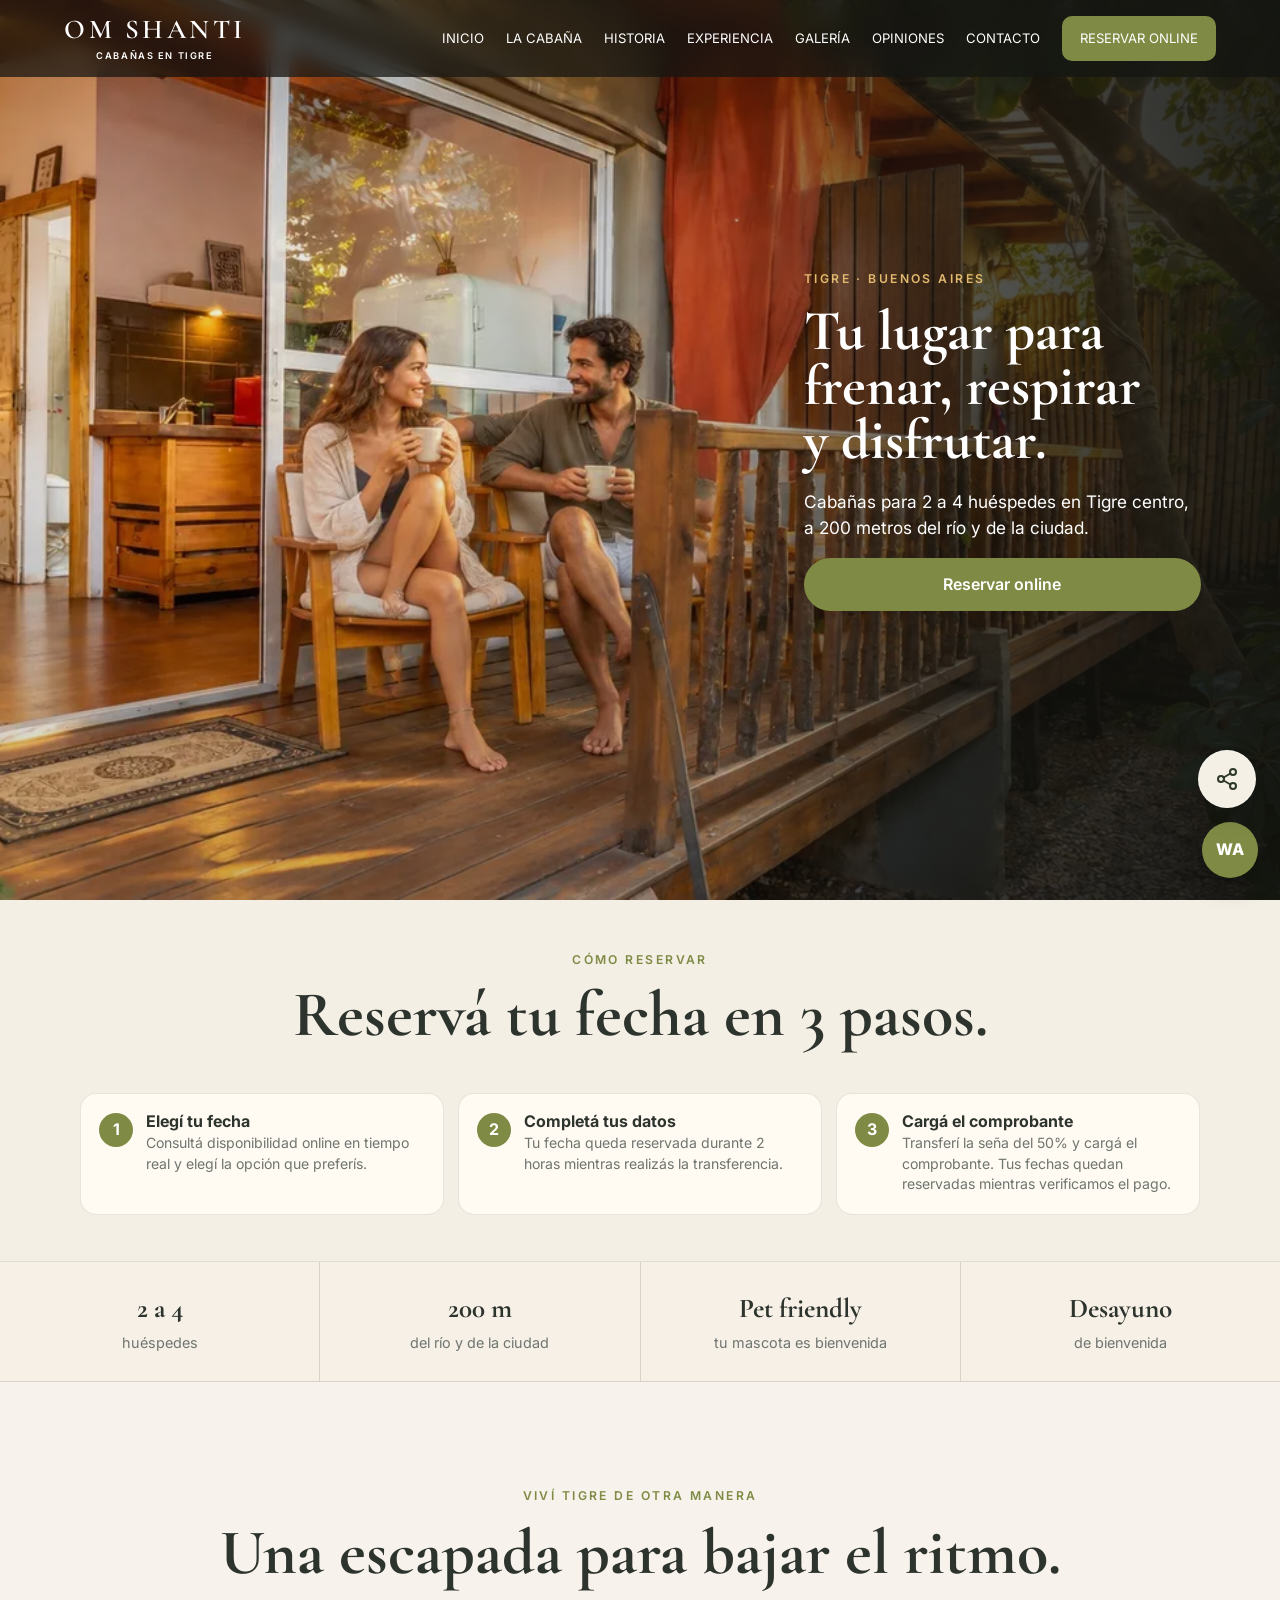
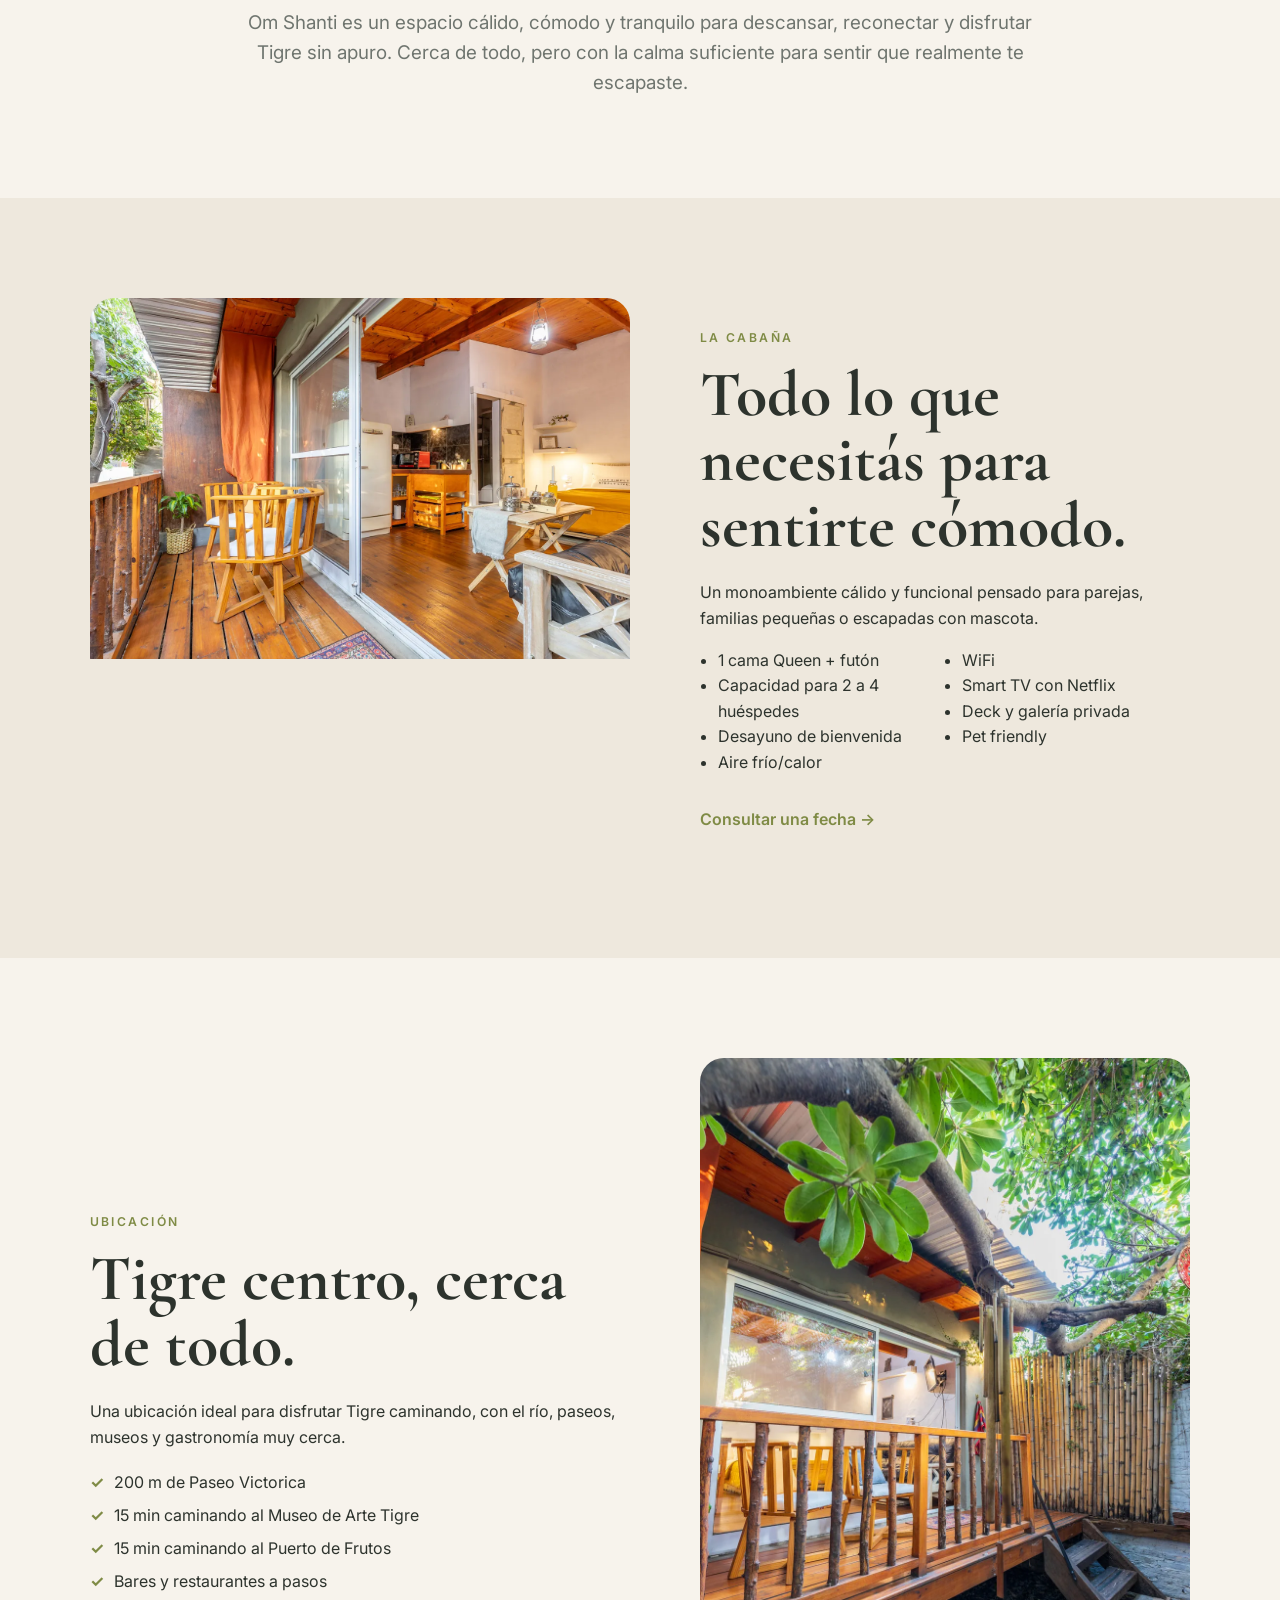
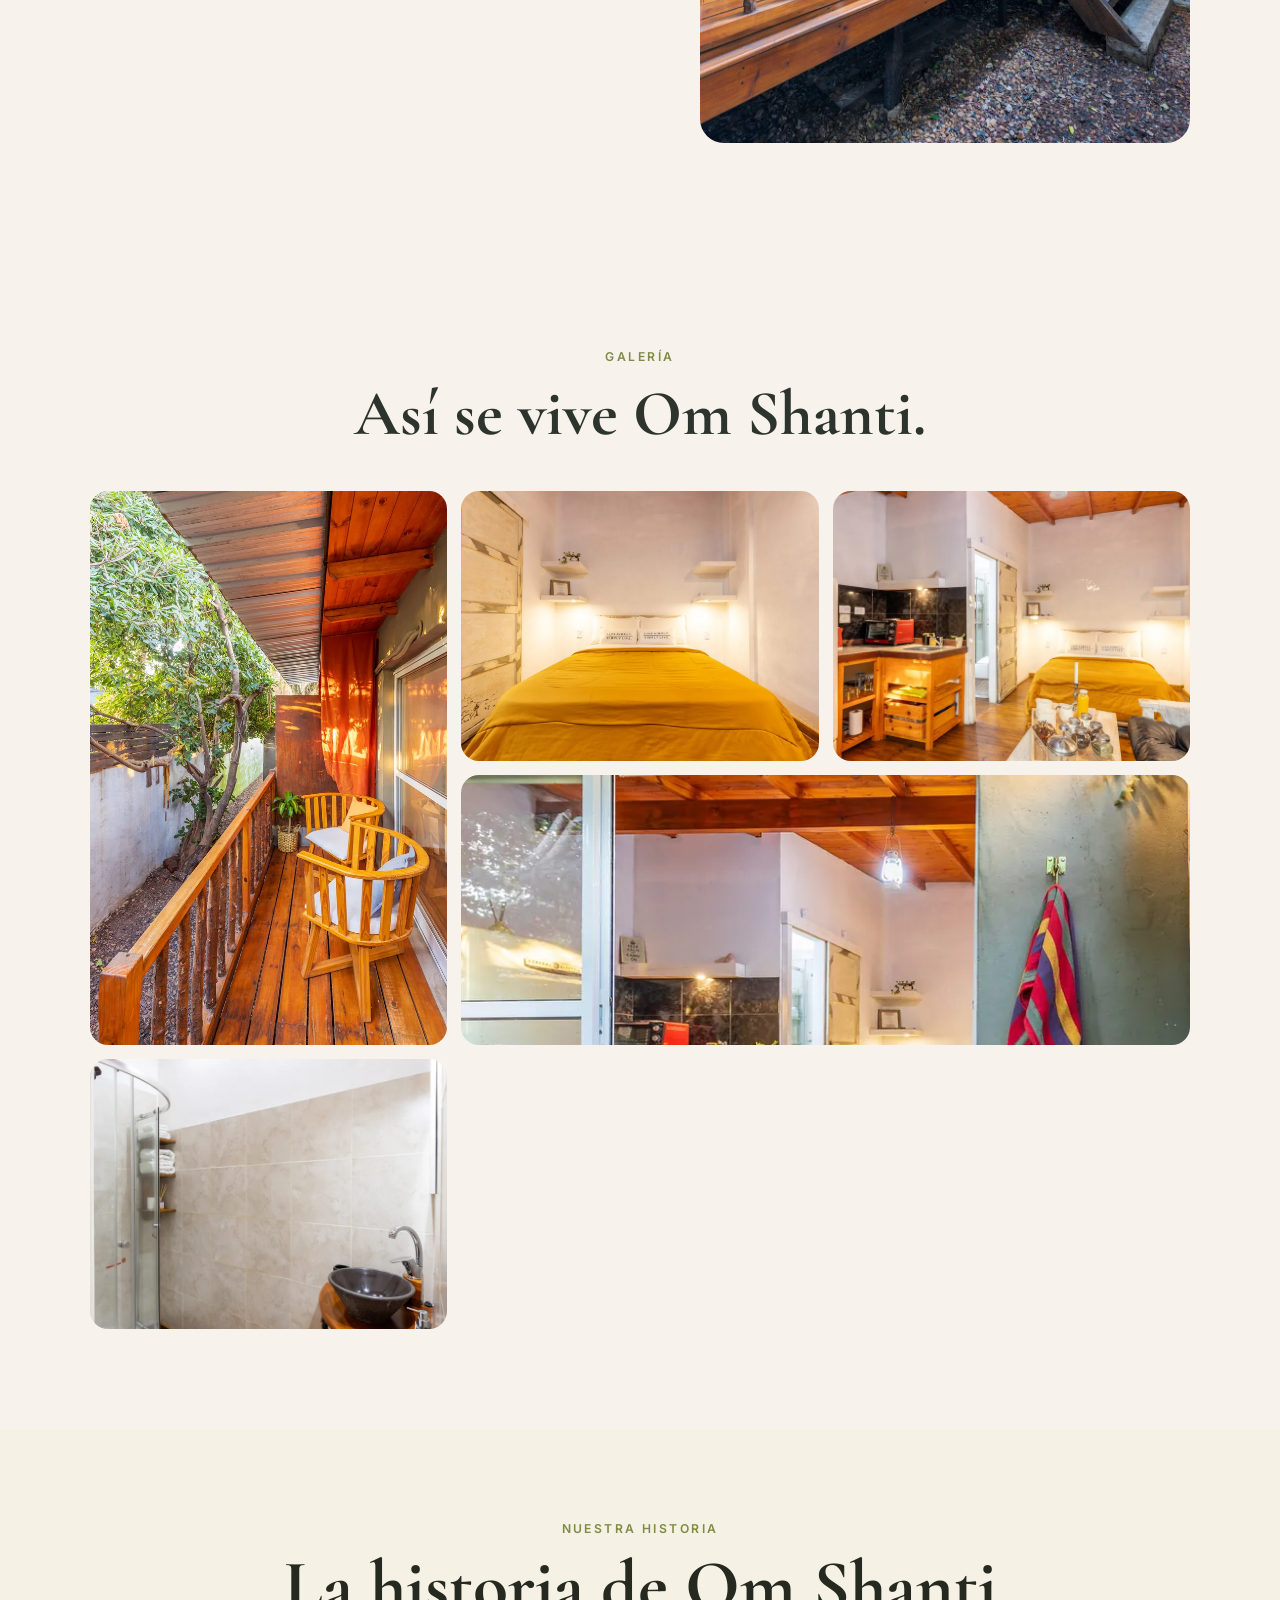
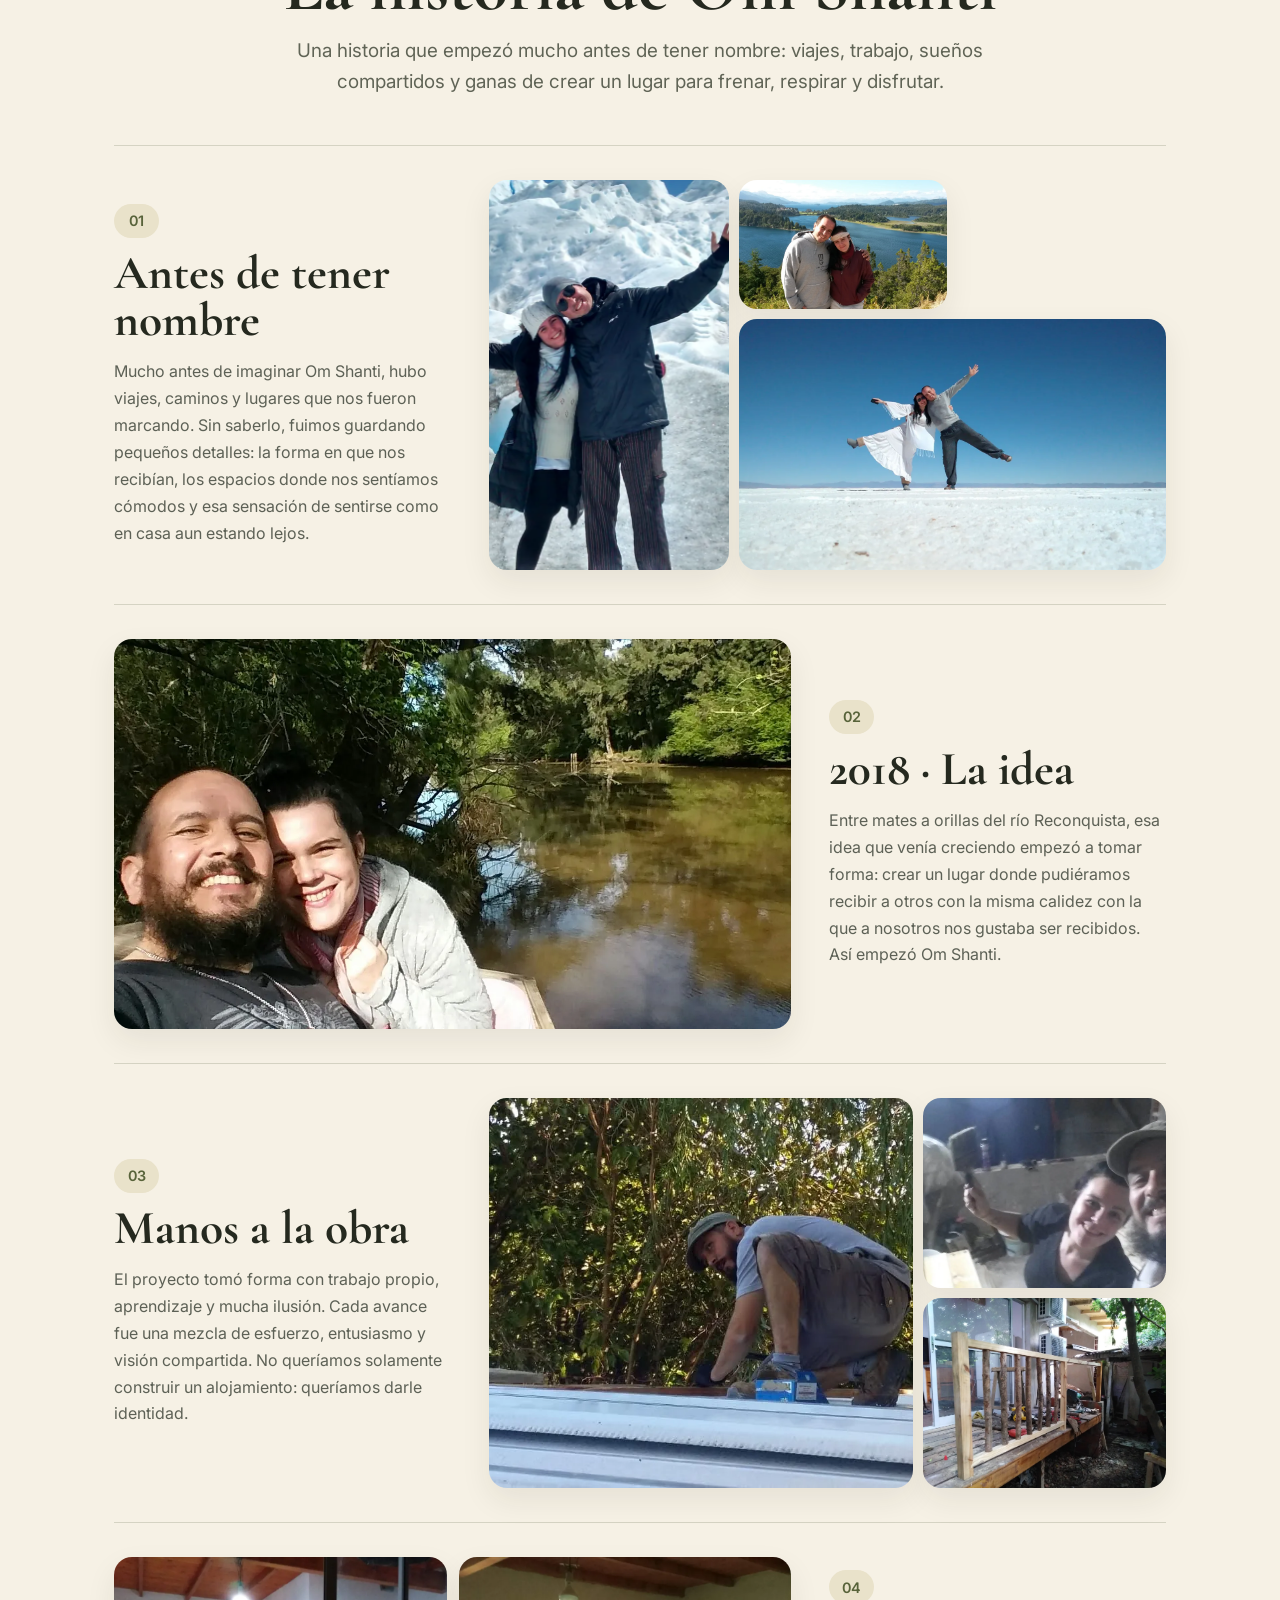
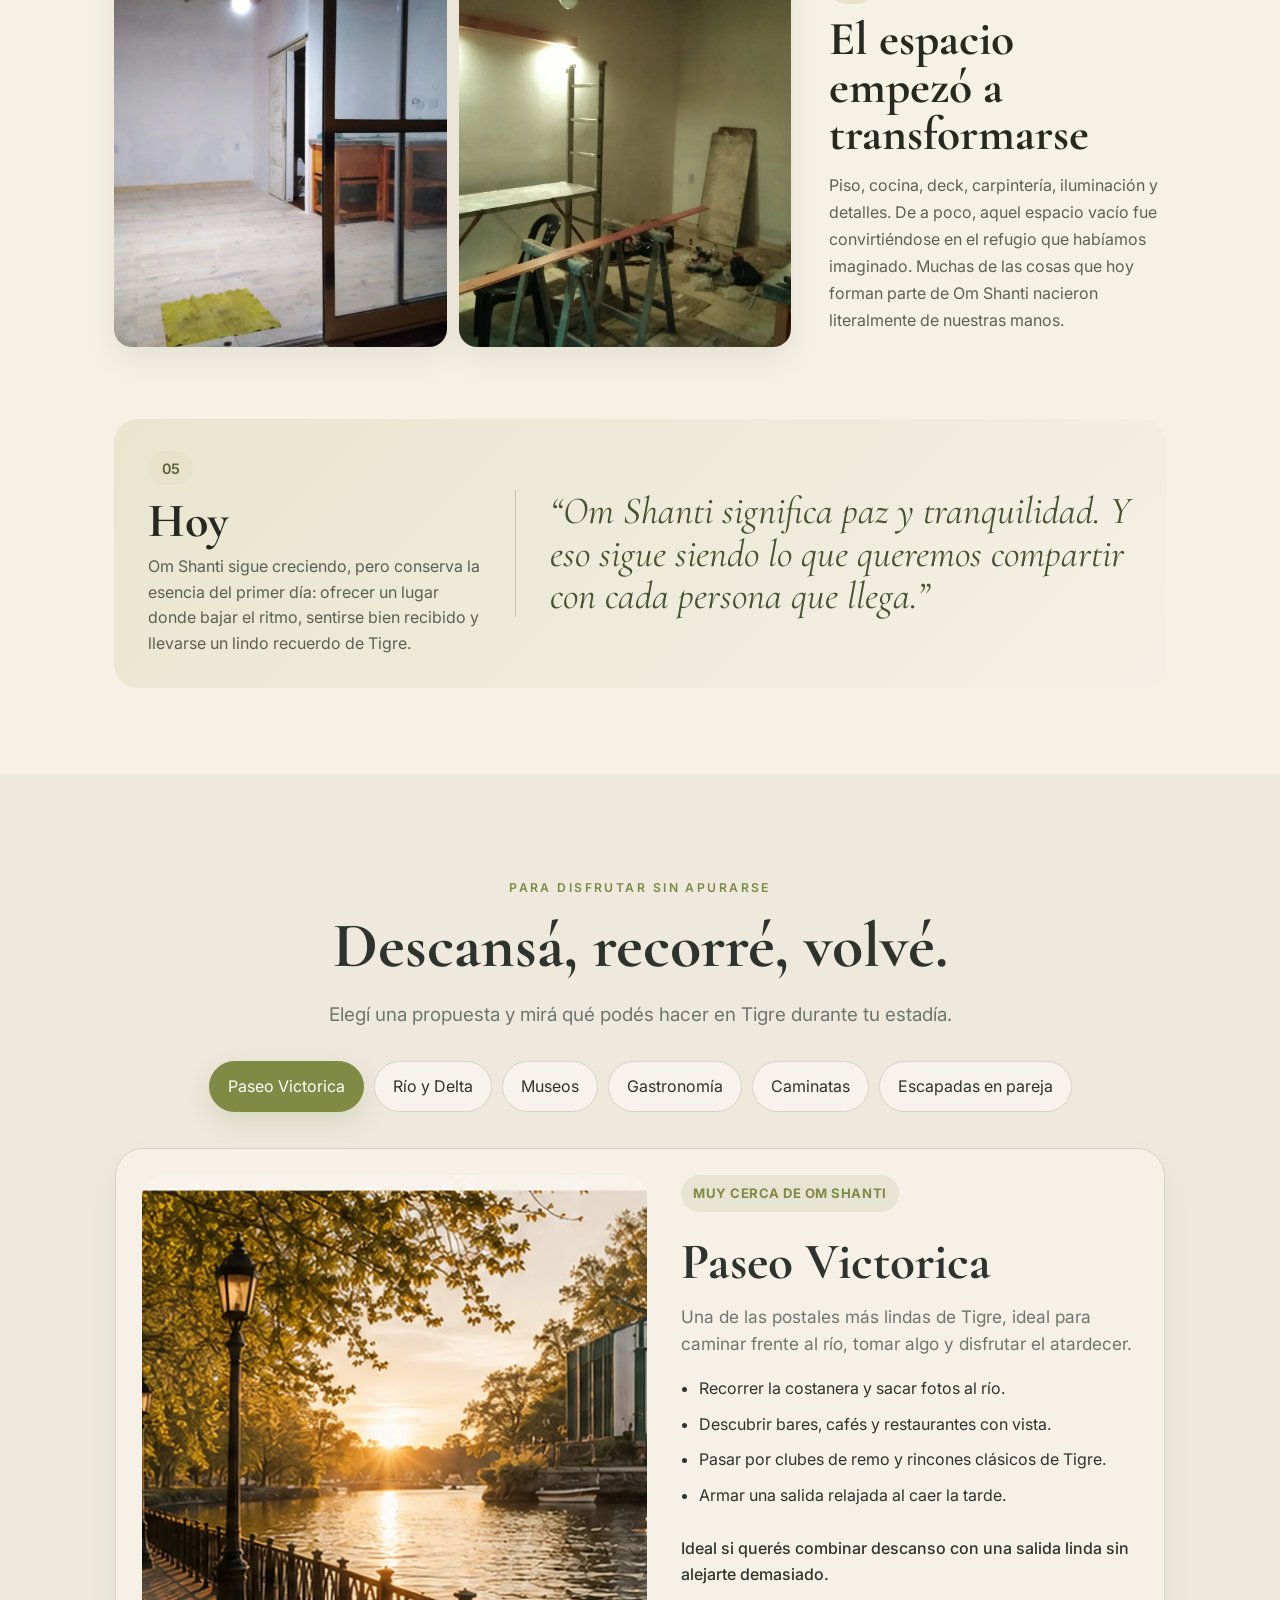
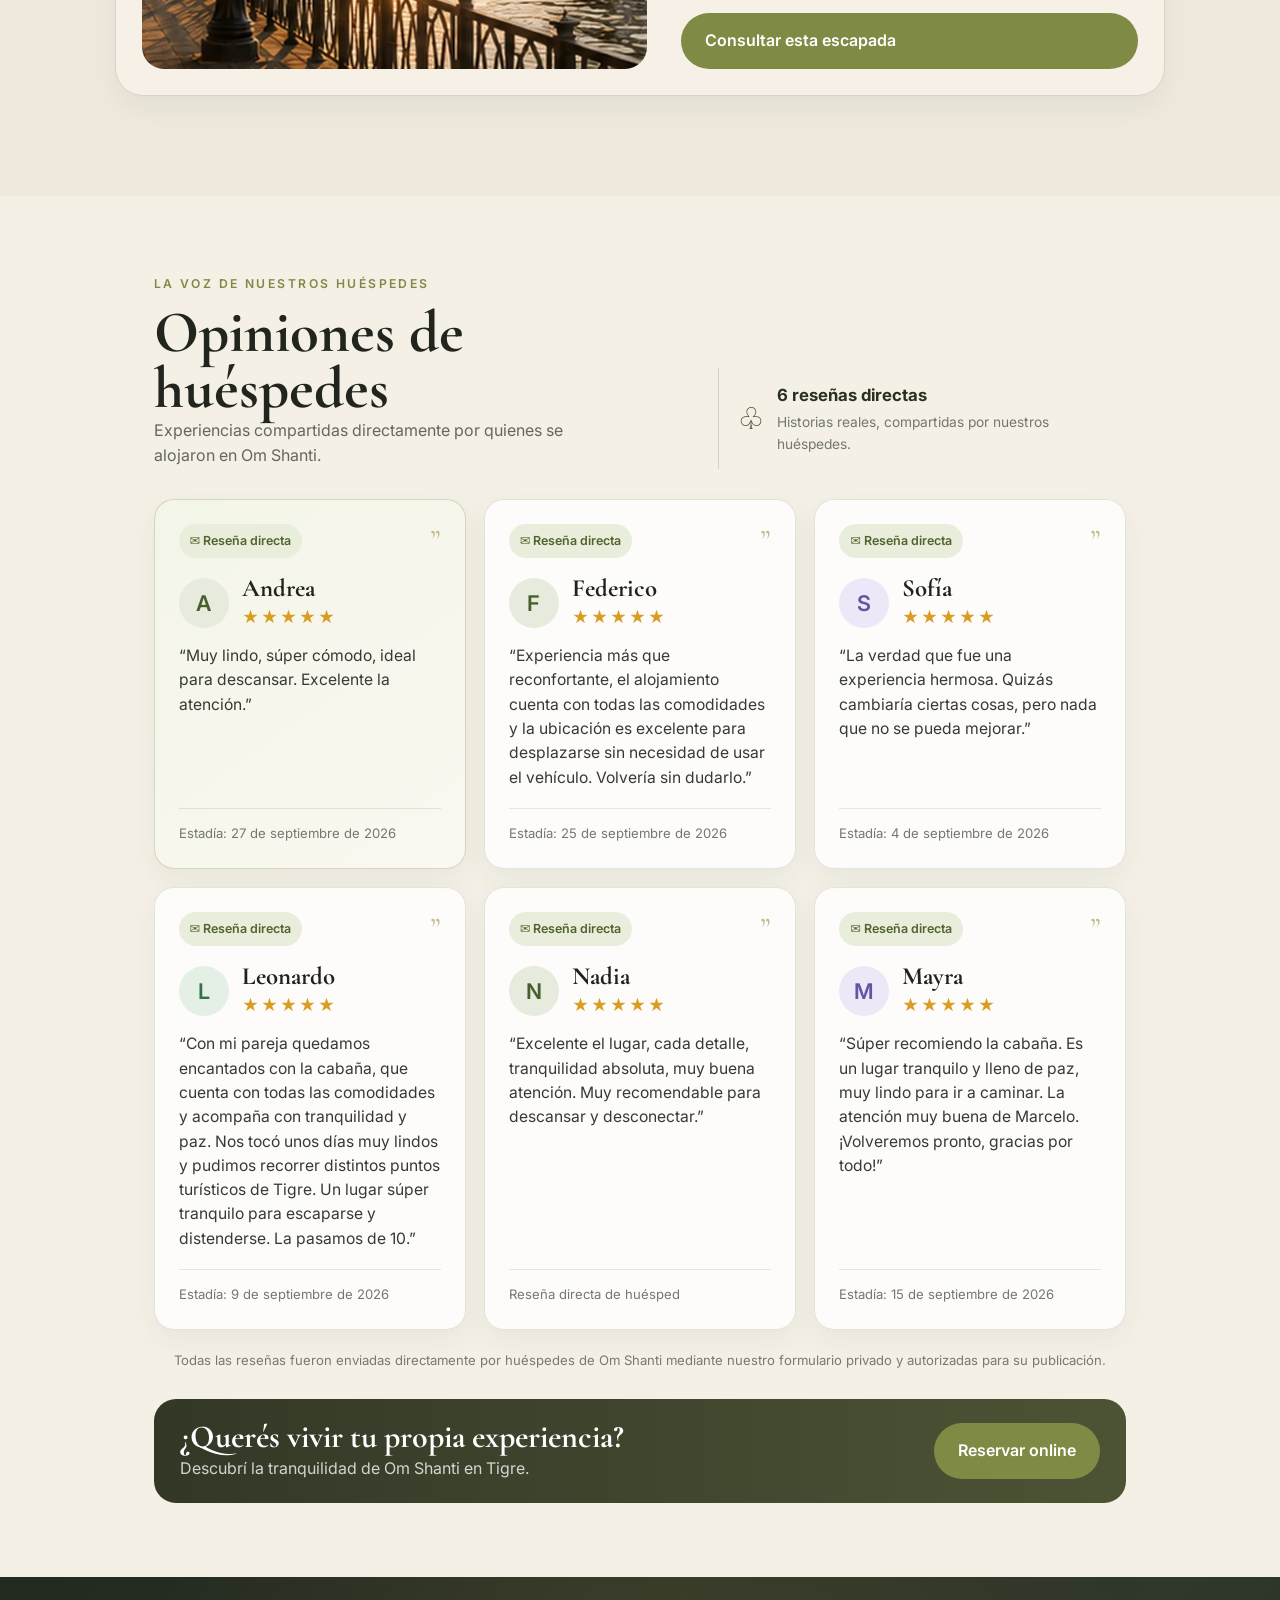
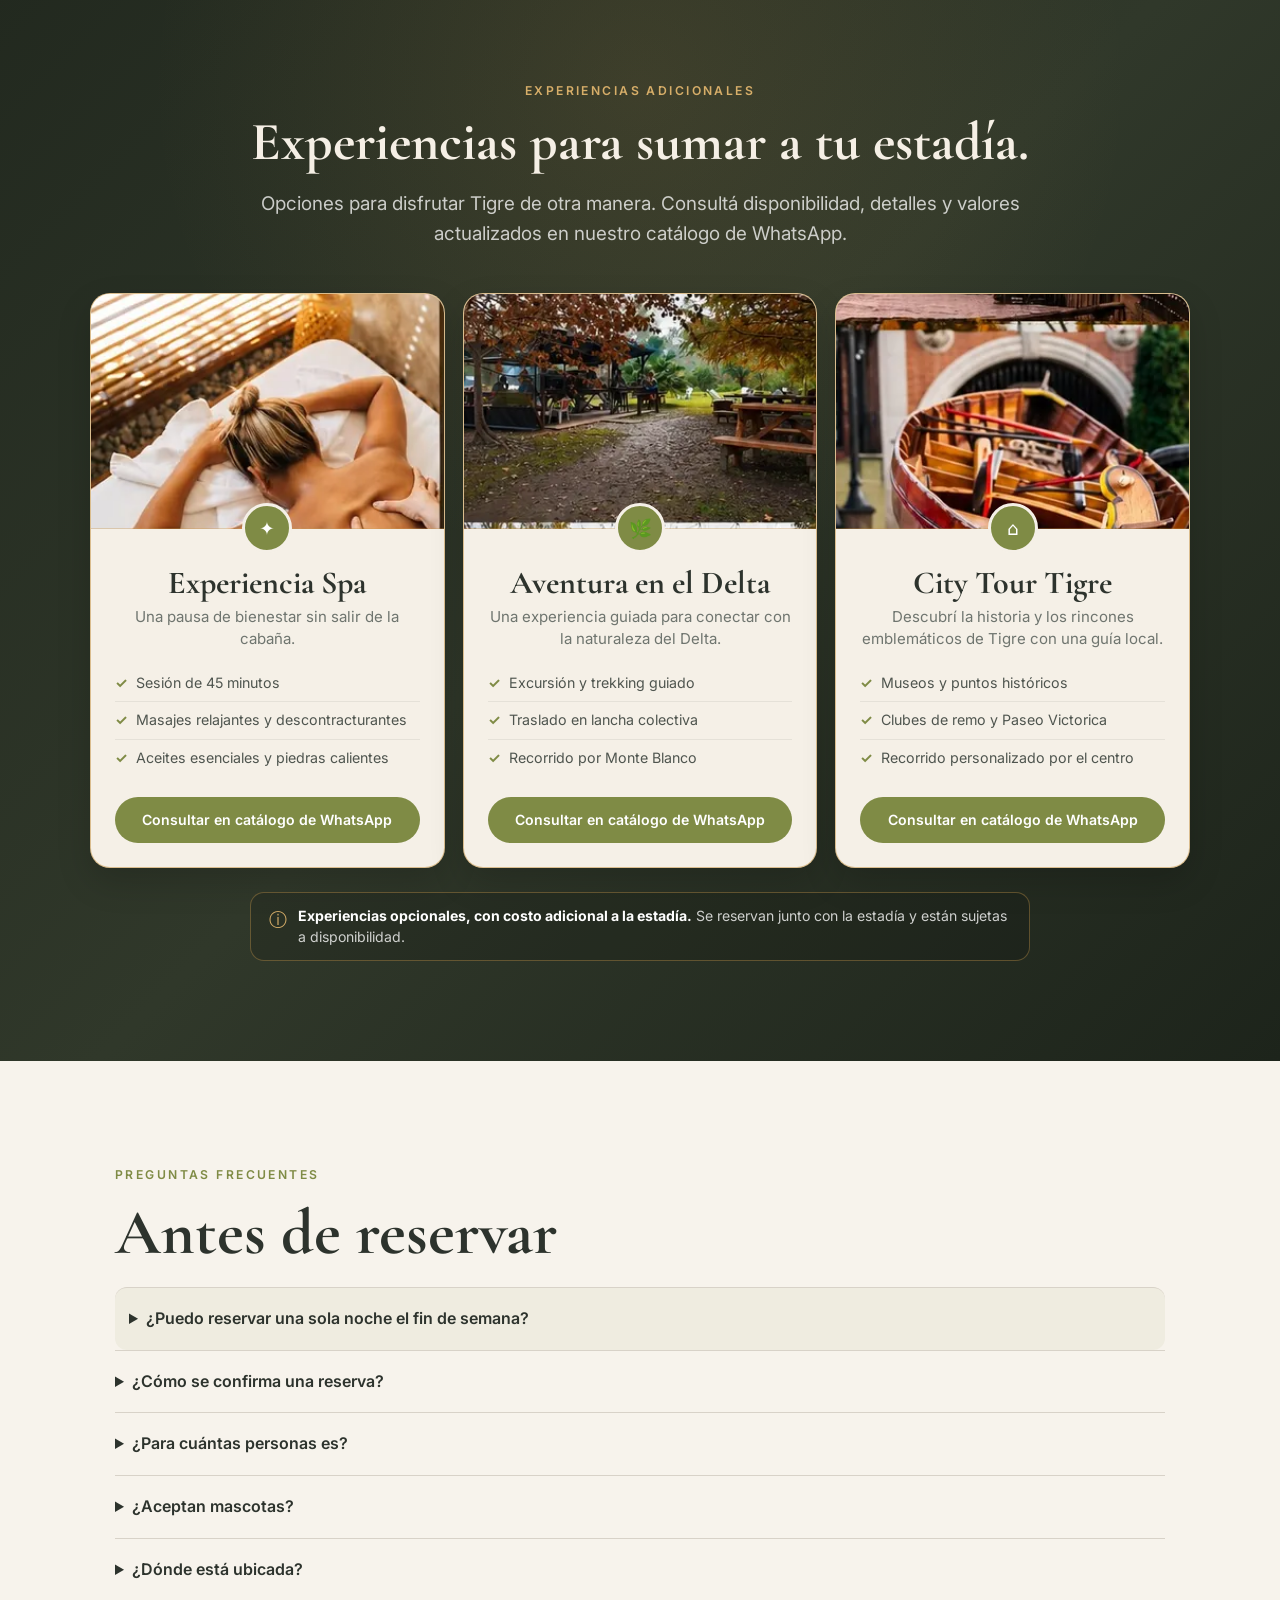
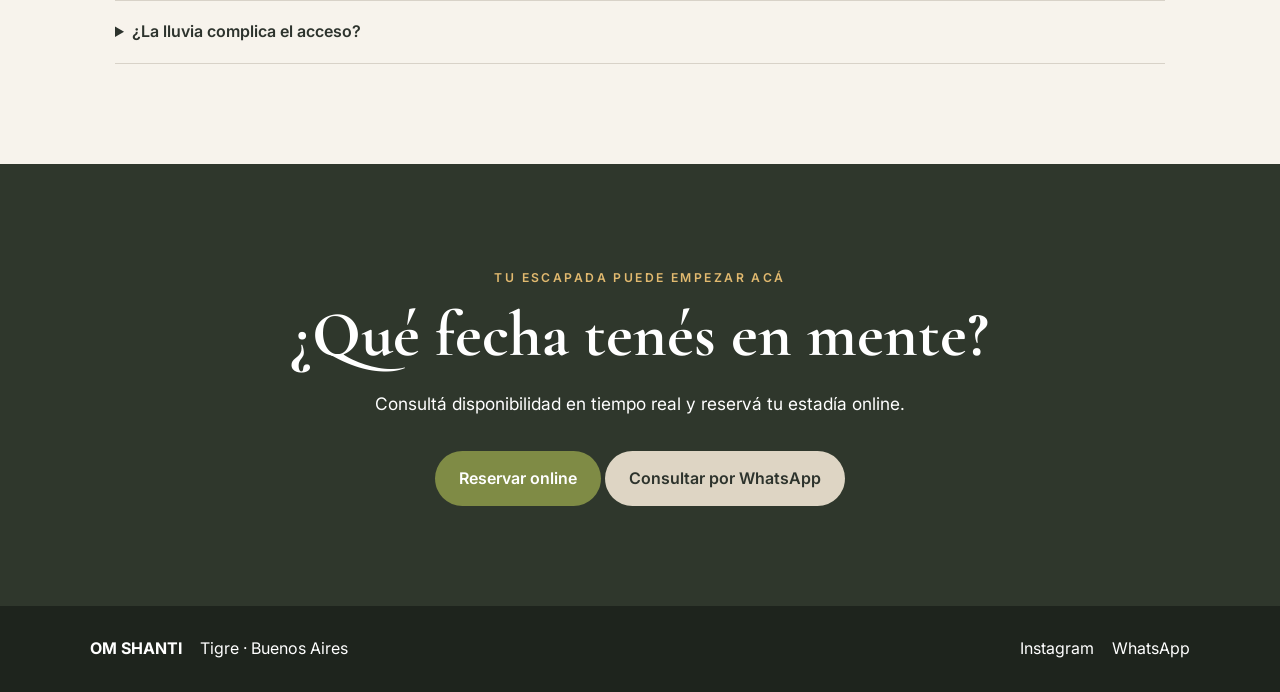
==== commit 54a52bb6: "Add files via upload" ====
--- a/index.html
+++ b/index.html
@@ -47,6 +47,16 @@
   </script>
 <noscript><img height="1" src="https://www.facebook.com/tr?id=1818328219537401&amp;ev=PageView&amp;noscript=1" style="display:none" width="1" loading="lazy"/></noscript>
 <!-- End Meta Pixel Code -->
+<!-- Microsoft Clarity -->
+<script type="text/javascript">
+    (function(c,l,a,r,i,t,y){
+        c[a]=c[a]||function(){(c[a].q=c[a].q||[]).push(arguments)};
+        t=l.createElement(r);t.async=1;t.src="https://www.clarity.ms/tag/"+i;
+        y=l.getElementsByTagName(r)[0];y.parentNode.insertBefore(t,y);
+    })(window, document, "clarity", "script", "yx5q1npzwo" );
+</script>
+<!-- End Microsoft Clarity -->
+
 
 <style>
 /* ===== OPINIONES DE HUÉSPEDES 2026 ===== */
@@ -181,6 +191,28 @@
 
 </style>
 
+<!-- Datos estructurados para buscadores: alojamiento turístico -->
+<script type="application/ld+json">
+{
+  "@context": "https://schema.org",
+  "@type": "LodgingBusiness",
+  "@id": "https://cabanasomshanti.com/#alojamiento",
+  "name": "Om Shanti Cabañas",
+  "url": "https://cabanasomshanti.com/",
+  "description": "Cabañas en Tigre centro para 2 a 4 huéspedes, cerca de Paseo Victorica y del río, con deck privado y opción pet friendly.",
+  "image": "https://cabanasomshanti.com/assets/om-shanti-compartir.jpg",
+  "address": {
+    "@type": "PostalAddress",
+    "addressLocality": "Tigre",
+    "addressRegion": "Buenos Aires",
+    "addressCountry": "AR"
+  },
+  "petsAllowed": true,
+  "sameAs": [
+    "https://www.instagram.com/om_shanti78/"
+  ]
+}
+</script>
 </head>
 <body>
 <header class="topbar">
@@ -203,7 +235,7 @@
 <div class="hero-content">
 <span class="eyebrow">TIGRE · BUENOS AIRES</span>
 <h1>Tu lugar para frenar, respirar y disfrutar.</h1>
-<p>Cabaña para 2 a 4 huéspedes en Tigre centro, a 200 metros del río y de la ciudad.</p>
+<p>Cabañas para 2 a 4 huéspedes en Tigre centro, a 200 metros del río y de la ciudad.</p>
 <div class="hero-cta-row">
 <a class="btn primary" data-cta-location="hero" data-cta-type="booking" href="/reservar/">Reservar online</a>
 </div>
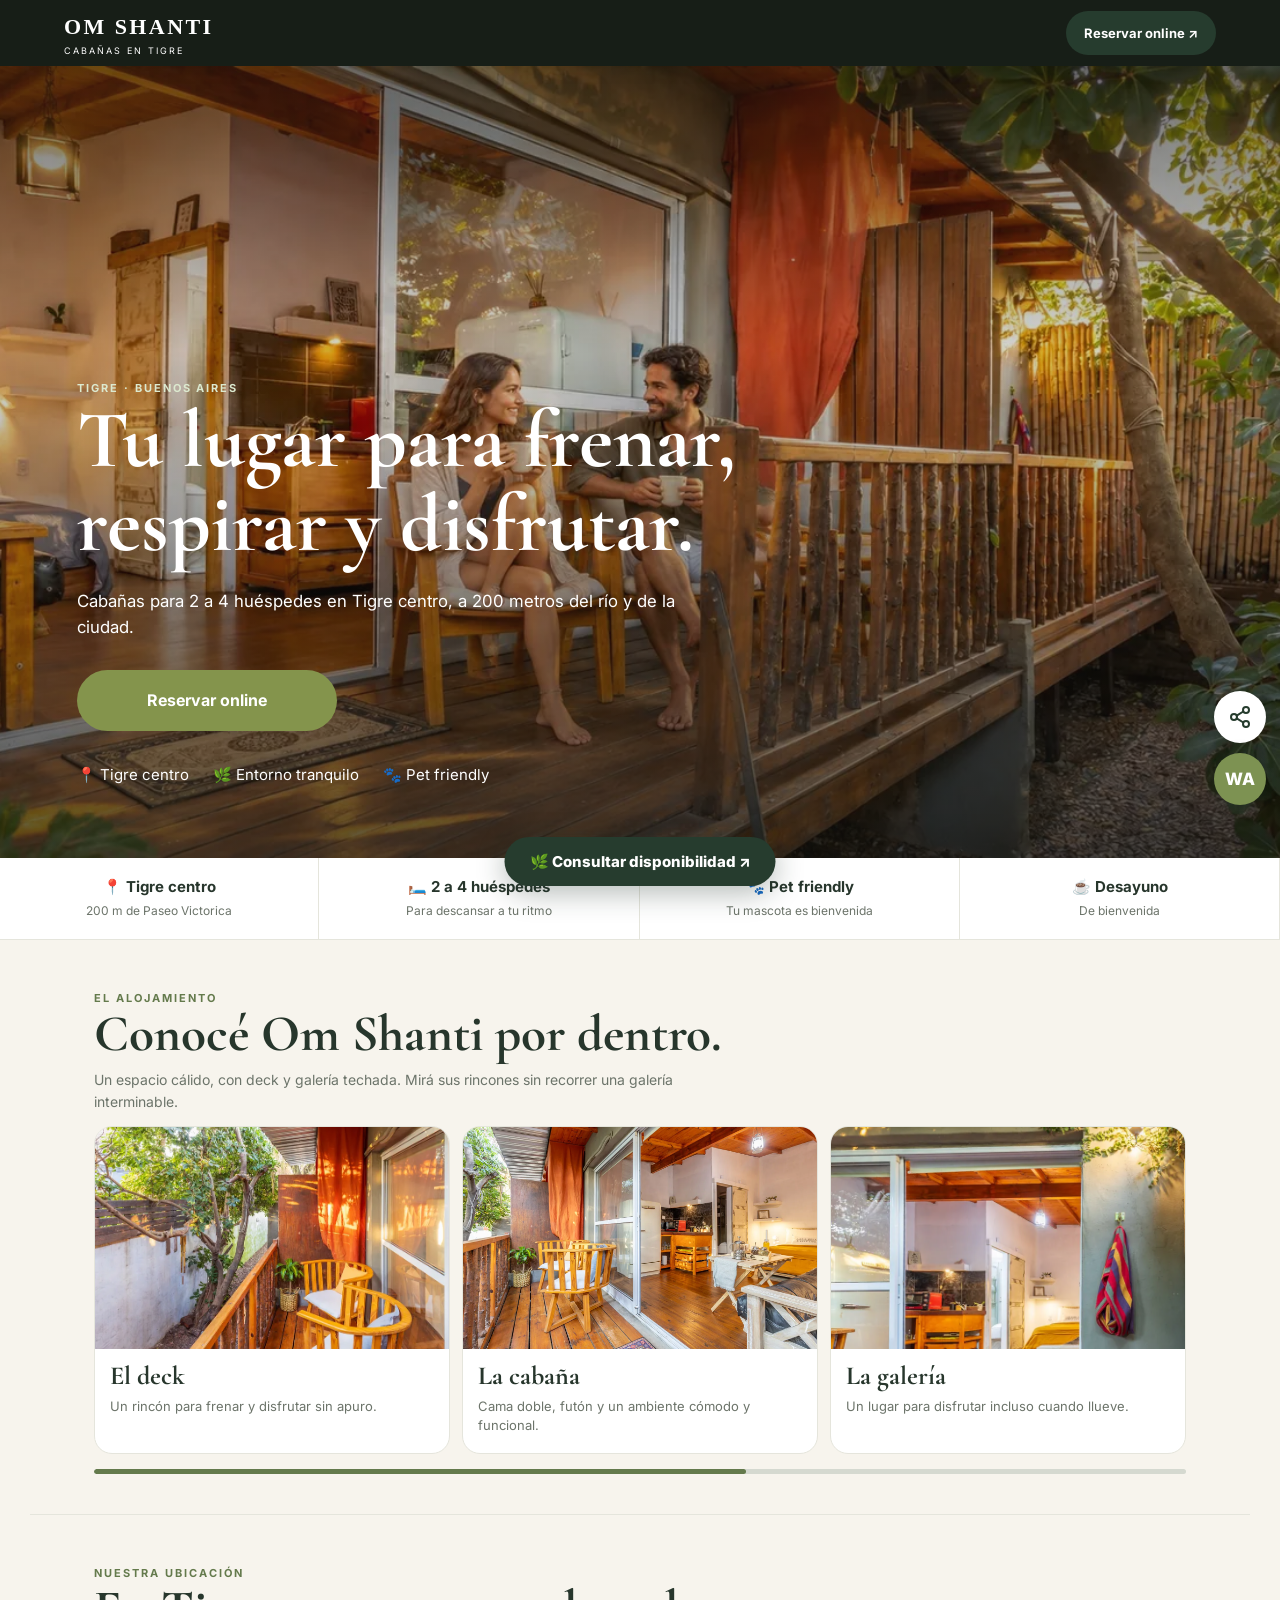
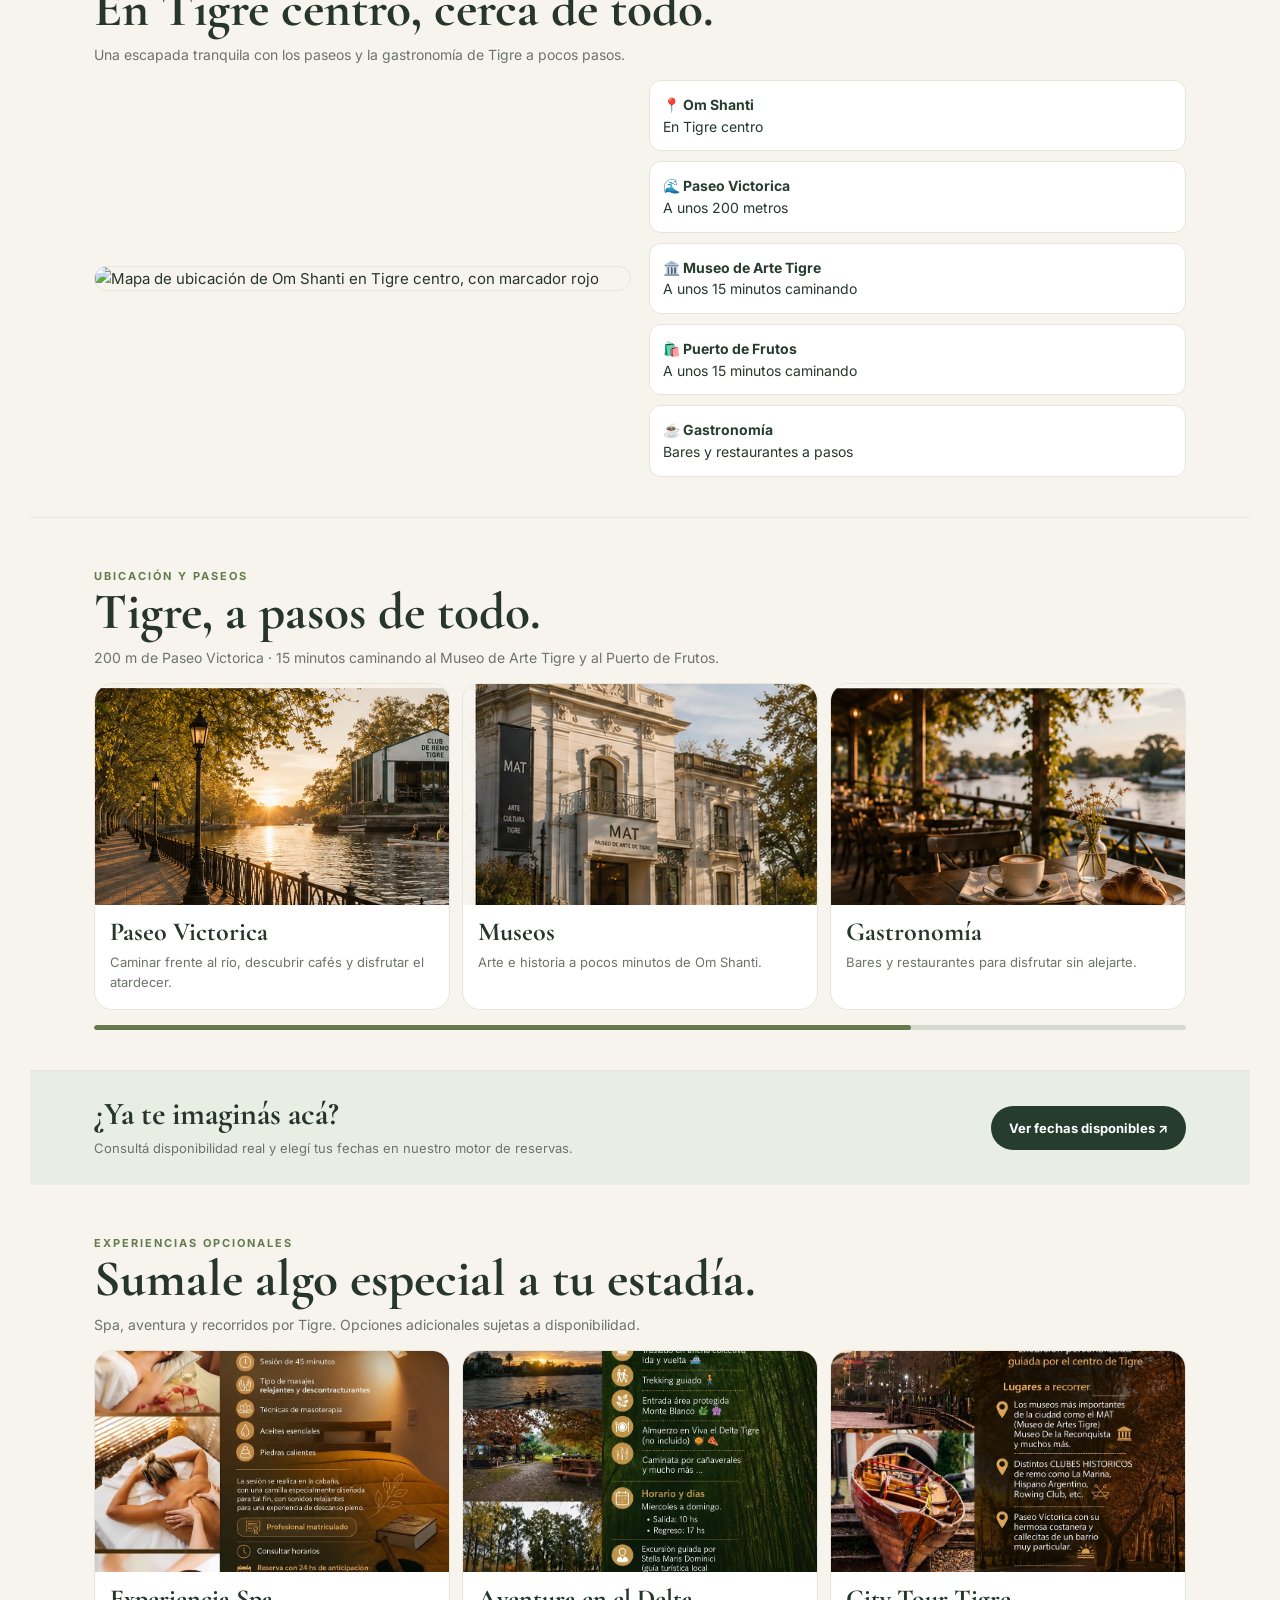
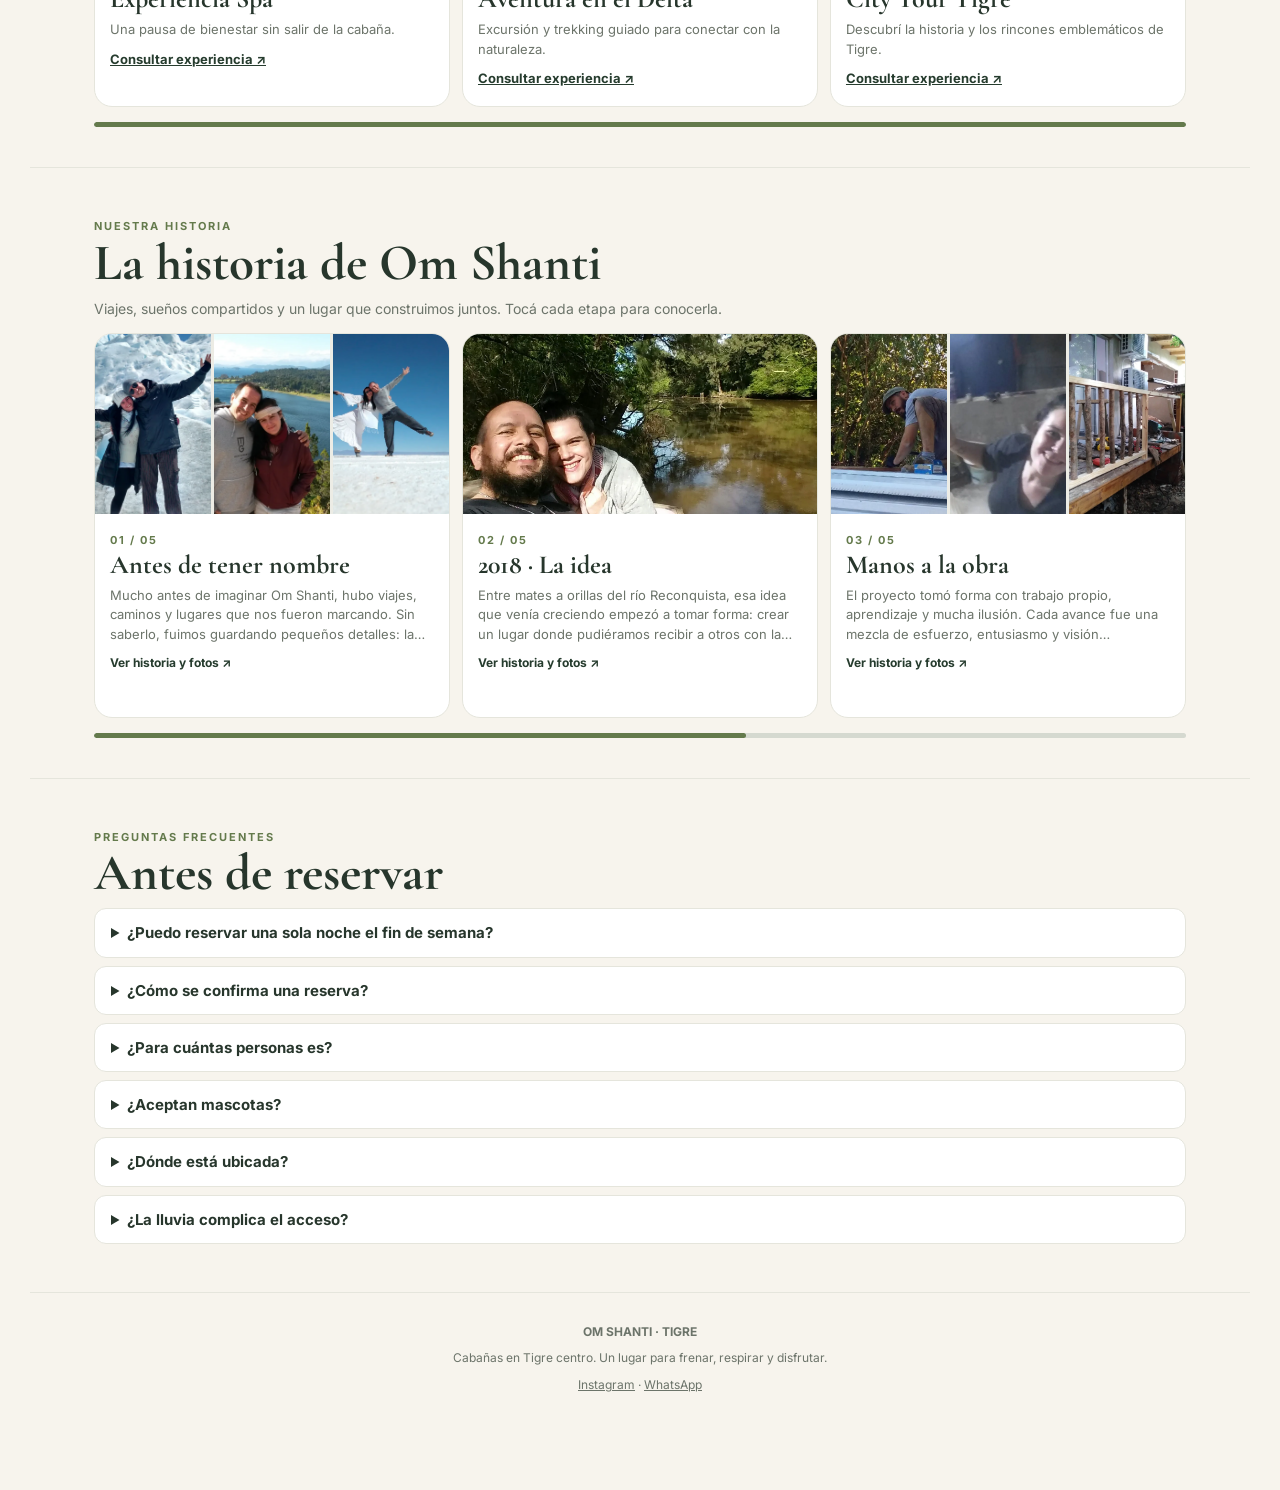
==== commit 6daab44b: "Add files via upload" ====
--- a/index.html
+++ b/index.html
@@ -1,39 +1,102 @@
 <!DOCTYPE html>
-
-<html lang="es">
-<head>
-<meta charset="utf-8"/>
-<meta content="width=device-width, initial-scale=1" name="viewport"/>
-<title>Cabañas en Tigre | Om Shanti – Descanso y naturaleza</title>
-<meta content="Disfrutá de una escapada en Om Shanti, cabañas en Tigre centro para 2 a 4 huéspedes. Pet friendly, cerca del río, con deck privado. Reservá online." name="description"/>
-<link rel="canonical" href="https://cabanasomshanti.com/"/>
-<meta property="og:type" content="website"/>
-<meta property="og:locale" content="es_AR"/>
-<meta property="og:site_name" content="Om Shanti Cabañas"/>
-<meta property="og:url" content="https://cabanasomshanti.com/"/>
-<meta property="og:title" content="Cabañas en Tigre | Om Shanti – Descanso y naturaleza"/>
-<meta property="og:description" content="Disfrutá de una escapada en Om Shanti, cabañas en Tigre centro para 2 a 4 huéspedes. Pet friendly, cerca del río, con deck privado. Reservá online."/>
-<meta property="og:image" content="https://cabanasomshanti.com/assets/om-shanti-compartir.jpg"/>
-<meta property="og:image:alt" content="Deck de las cabañas Om Shanti en Tigre"/>
-<meta name="twitter:card" content="summary_large_image"/>
-<meta name="twitter:title" content="Cabañas en Tigre | Om Shanti – Descanso y naturaleza"/>
-<meta name="twitter:description" content="Escapadas en Tigre centro para 2 a 4 huéspedes, pet friendly y cerca del río. Reservá online."/>
-<meta name="twitter:image" content="https://cabanasomshanti.com/assets/om-shanti-compartir.jpg"/>
-<link href="https://fonts.googleapis.com" rel="preconnect"/>
-<link crossorigin="" href="https://fonts.gstatic.com" rel="preconnect"/>
-<link href="https://fonts.googleapis.com/css2?family=Cormorant+Garamond:wght@500;600;700&amp;family=Inter:wght@400;500;600&amp;display=swap" rel="stylesheet"/>
-<link rel="preload" as="image" href="assets/hero.webp" fetchpriority="high"/>
-<link href="styles.css" rel="stylesheet"/>
-<!-- Google tag (gtag.js) -->
-<script async="" src="https://www.googletagmanager.com/gtag/js?id=G-0BV3BNHG4C"></script>
-<script>
+<!DOCTYPE html>
+
+<html lang="es"><head><meta charset="utf-8"/><meta content="width=device-width,initial-scale=1" name="viewport"/><title>Cabañas en Tigre | Om Shanti – Descanso y naturaleza</title><style>
+@import url('https://fonts.googleapis.com/css2?family=Cormorant+Garamond:wght@500;600;700&family=Inter:wght@400;500;600;700&display=swap');
+:root{--green:#263c2e;--olive:#647a4c;--cream:#f7f4ed;--ink:#27362c;--muted:#6c746a;--line:#e5e5dc}*{box-sizing:border-box}html{scroll-behavior:smooth}body{margin:0;background:var(--cream);color:var(--ink);font:15px/1.55 Inter,Arial,sans-serif}h1,h2,h3{font-family:'Cormorant Garamond',Georgia,serif;line-height:1.04;margin:0}h1{font-size:clamp(2.65rem,5vw,5rem)}h2{font-size:clamp(2.1rem,4vw,3.5rem)}h3{font-size:2rem}p{margin:8px 0 0}a{color:inherit}button{font:inherit;cursor:pointer}header{height:66px;display:flex;align-items:center;justify-content:space-between;padding:0 max(5vw,18px);background:#171e17;color:#fff;position:sticky;top:0;z-index:30;box-shadow:0 3px 18px #1a291812}.brand{font-family:Georgia,serif;font-weight:bold;font-size:22px;letter-spacing:.11em}.brand small{color:#fff;display:block;font:9px Inter;letter-spacing:.22em}.topcta,.cta{background:var(--green);color:white;text-decoration:none;border-radius:999px;padding:12px 18px;font-weight:700;font-size:13px;display:inline-flex;align-items:center;justify-content:center}.cta.alt{background:#fff;color:var(--green)}.hero{min-height:500px;height:min(74vh,670px);background:linear-gradient(90deg,#122018d6,#12201850),url('assets/hero.webp') center/cover;display:flex;align-items:end;color:white;padding:45px max(5vw,20px)}.hero-inner{max-width:780px}.eyebrow{font-size:11px;letter-spacing:.18em;font-weight:700;text-transform:uppercase;color:var(--olive)}.hero .eyebrow{color:#dce9cf}.hero p{font-size:16px;max-width:620px}.actions{display:flex;gap:10px;flex-wrap:wrap;margin-top:20px}.facts{display:grid;grid-template-columns:repeat(4,1fr);background:#fff;border-bottom:1px solid var(--line);gap:1px}.facts div{text-align:center;padding:17px 8px;border-right:1px solid var(--line)}.facts strong{display:block;font-size:15px}.facts span{font-size:12px;color:var(--muted)}main{max-width:1220px;margin:auto}.section{padding:38px max(5vw,20px) 28px;border-bottom:1px solid var(--line)}.heading{display:flex;justify-content:space-between;align-items:end;gap:12px;margin-bottom:14px}.heading p{color:var(--muted);max-width:630px;font-size:14px}.slider-call{display:flex;flex-direction:column;align-items:center;justify-content:center;gap:12px;background:#e4eadc;border:1px solid #c5d2b9;color:var(--green);padding:12px 8px;border-radius:13px;font-size:12px;font-weight:800;text-align:center;flex:0 0 92px;min-width:92px}.slider-call .instruction{max-width:84px;line-height:1.3;overflow-wrap:anywhere}.slider-call .instruction .hand{display:block;font-size:25px;margin-bottom:6px}.slide-wrap{display:flex;gap:10px;align-items:stretch}.slide-wrap>.track{min-width:0;flex:1}.slide-wrap>.slider-call{order:2}.slide-wrap>.track{order:1}.slide-wrap .arrows{flex-direction:column}.slide-wrap .arrow{width:38px;height:38px}.location-map{width:100%;max-height:330px;object-fit:cover;object-position:center 46%;border-radius:15px;display:block;border:1px solid var(--line)}.location-grid{display:grid;grid-template-columns:minmax(0,1fr) minmax(0,1fr);gap:18px;align-items:center}.location-facts{display:grid;gap:10px}.location-facts div{background:white;padding:13px;border:1px solid var(--line);border-radius:12px;font-size:14px}.location-facts strong{display:block;color:var(--green)}.slider-call .hand{font-size:21px}.arrows{display:flex;gap:7px}.arrow{width:42px;height:42px;background:var(--green);color:white;border:0;border-radius:50%;font-size:24px;display:grid;place-items:center}.track{display:flex;gap:13px;overflow-x:auto;scroll-snap-type:x mandatory;scrollbar-width:thin;padding-bottom:12px;overscroll-behavior-x:contain}.tile{flex:0 0 min(76%,350px);scroll-snap-align:start;background:white;border:1px solid var(--line);border-radius:18px;overflow:hidden}.tile img{display:block;width:100%;aspect-ratio:1.6;object-fit:cover}.tile .copy{padding:13px 15px 17px}.tile h3{font-size:26px}.tile p{font-size:13px;color:var(--muted)}.tile a{display:inline-block;margin-top:9px;color:var(--green);font-size:13px;font-weight:700}.mini{font-size:12px;color:var(--muted);margin-top:5px}.band{background:#e9eee5;padding:26px max(5vw,20px);display:grid;grid-template-columns:1fr auto;align-items:center;gap:15px}.band h2{font-size:2rem}.band p{font-size:13px;color:var(--muted)}.faq details{background:white;margin:8px 0;border:1px solid var(--line);border-radius:12px;padding:12px 16px}.faq summary{cursor:pointer;font-weight:700}.faq details p{font-size:14px;color:var(--muted)}footer{text-align:center;padding:30px 16px 95px;color:var(--muted);font-size:12px}.floating{position:fixed;bottom:14px;left:50%;transform:translateX(-50%);z-index:25;background:var(--green);color:#fff;text-decoration:none;border-radius:999px;padding:13px 25px;font-weight:800;box-shadow:0 6px 30px #14261d55;white-space:nowrap}.prototype{background:#ffedc8;color:#60471e;text-align:center;padding:8px 10px;font-size:12px;font-weight:700}.image-fallback{background:#ddd}.tile{cursor:pointer}.tile:focus-visible{outline:3px solid var(--olive)}.detail-overlay{position:fixed;inset:0;background:#13251dd9;z-index:99;display:none;align-items:center;justify-content:center;padding:18px}.detail-overlay.open{display:flex}.detail-box{background:#fff;border-radius:18px;overflow:hidden;max-width:620px;width:100%;max-height:90vh;overflow-y:auto;position:relative}.detail-box img{display:block;width:100%;max-height:50vh;object-fit:cover}.detail-body{padding:20px}.detail-body h3{font-size:34px}.detail-body p{font-size:15px;color:var(--muted)}.detail-close{position:absolute;top:10px;right:10px;border:0;background:white;border-radius:50%;width:42px;height:42px;font-size:26px;box-shadow:0 3px 12px #0003} @media(min-width:850px){.tile{flex-basis:calc((100% - 26px)/3)}.section{padding-top:45px;padding-bottom:40px}.slider-call{max-width:none}.hero{min-height:570px}}@media(max-width:600px){.location-grid{grid-template-columns:1fr;gap:12px}.location-map{max-height:290px}.location-facts{grid-template-columns:repeat(2,minmax(0,1fr));gap:7px}.location-facts div{padding:10px;font-size:12px}.slide-wrap>.slider-call{flex-basis:73px;min-width:73px}.slider-call .instruction{max-width:65px;font-size:11px}.slide-wrap{gap:7px}.slide-wrap .arrow{width:35px;height:35px}header{height:60px}.brand{font-size:17px}.topcta{font-size:11px;padding:10px 13px}.hero{height:auto;min-height:450px;max-height:580px;padding:36px 20px}.hero h1{font-size:3.2rem}.hero p{font-size:14px}.facts{grid-template-columns:repeat(2,1fr)}.facts div{padding:12px 5px}.section{padding-top:28px;padding-bottom:20px}.heading{align-items:start}.heading h2{font-size:2.3rem}.tile{flex-basis:83%}.band{grid-template-columns:1fr}.arrows .arrow{width:39px;height:39px}}
+
+/* V3: control lateral discreto, 1/3 de la altura de la tarjeta */
+.slide-wrap{align-items:stretch;gap:8px}
+.slide-wrap>.slider-call{flex:0 0 28px!important;min-width:28px!important;width:28px;padding:0;border:0;background:transparent;align-self:stretch;display:flex;justify-content:center}
+.slider-call .instruction{display:none}
+.slide-wrap .arrows{height:100%;width:28px;display:flex;flex-direction:column;justify-content:center;align-items:center;gap:10px}
+.slide-wrap .arrow{width:28px!important;height:clamp(88px, 18vw, 145px)!important;border-radius:999px;background:#e0e7d9;color:#263c2e;border:1px solid #b6c7b0;font-size:26px;font-weight:300;line-height:1;box-shadow:none}
+.slide-wrap .arrow:first-child{display:none}
+.slide-wrap .arrow:active{background:#b6c7b0}
+.slide-wrap .track{flex:1;min-width:0}
+.tile{flex-basis:min(85%,350px)}
+.tile .copy p{line-height:1.5}
+.detail-overlay{padding:10px}
+.detail-box{max-height:calc(100dvh - 26px);overflow-y:auto;overscroll-behavior:contain}
+.detail-box img{width:100%;height:auto;max-height:none;object-fit:contain;background:#f5f4ef}
+.detail-body{padding:18px 20px 24px}
+.detail-close{position:sticky;float:right;top:8px;margin:8px 8px -52px 0;z-index:2}
+body.modal-open{overflow:hidden}
+.story-photos{display:grid;grid-template-columns:repeat(3,minmax(0,1fr));gap:3px;height:180px;overflow:hidden;background:#ecece5}
+.story-photos img{width:100%;height:100%;object-fit:cover;aspect-ratio:auto;min-width:0}
+.story-photos.two{grid-template-columns:repeat(2,minmax(0,1fr))}
+.story-photos.one{grid-template-columns:1fr}
+.story-photos img:first-child{object-position:center}
+.story-tile .copy p{display:-webkit-box;-webkit-line-clamp:3;-webkit-box-orient:vertical;overflow:hidden}
+.story-tile .story-number{font-size:11px;letter-spacing:.15em;color:#647a4c;font-weight:700}
+.story-tile .read-more{font-size:12px;font-weight:700;color:#263c2e;margin-top:10px;display:block}
+.detail-story-gallery[hidden]{display:none!important}.detail-story-gallery{display:grid;grid-template-columns:repeat(3,minmax(0,1fr));gap:5px;background:#f5f4ef;padding:6px}
+.detail-story-gallery img{width:100%;height:140px;object-fit:contain;cursor:zoom-in;background:#fff}
+.detail-story-gallery img:only-child{grid-column:1/-1;height:auto;max-height:55dvh}
+.detail-story-gallery img:nth-child(2):last-child{grid-column:2/4}
+.detail-story-gallery img.selected{outline:3px solid #647a4c;outline-offset:-3px}
+.detail-story-main{display:block;width:100%;height:auto;max-height:58dvh;object-fit:contain;background:#f5f4ef}
+@media(max-width:600px){.slide-wrap>.slider-call{flex-basis:24px!important;min-width:24px!important;width:24px}.slide-wrap .arrows{width:24px}.slide-wrap .arrow{width:24px!important;height:120px!important}.tile{flex-basis:88%}.story-photos{height:155px}.detail-story-gallery img{height:90px}}
+
+/* V4: carruseles a ancho completo, sin flechas y con indicador persistente */
+.slide-wrap{display:block;width:100%;min-width:0}
+.slide-wrap>.track{width:100%;max-width:100%;min-width:0;display:flex;gap:12px;overflow-x:auto;scroll-snap-type:x mandatory;scrollbar-width:none;-ms-overflow-style:none;padding-bottom:2px;touch-action:pan-x pan-y}
+.slide-wrap>.track::-webkit-scrollbar{display:none}
+.slide-wrap .tile{flex:0 0 min(78%,350px);scroll-snap-align:start}
+.carousel-progress{height:5px;width:100%;background:#d5d9d0;border-radius:20px;overflow:hidden;margin-top:13px;position:relative}
+.carousel-progress-thumb{display:block;height:100%;width:30%;background:#647a4c;border-radius:20px;transform:translateX(0);will-change:transform}
+@media(max-width:600px){.slide-wrap .tile{flex-basis:79%}.section{padding-left:16px;padding-right:16px}}
+@media(min-width:850px){.slide-wrap .tile{flex-basis:calc((100% - 24px)/3)}}
+
+/* V5: portada más despejada y accesos flotantes recuperados */
+.hero{background-image:linear-gradient(90deg,rgba(18,32,24,.70) 0%,rgba(18,32,24,.33) 65%,rgba(18,32,24,.13) 100%),url('assets/hero.webp');background-position:center center}
+.hero-inner{width:100%;max-width:780px}
+.hero h1{max-width:720px;text-wrap:balance}
+.hero p{max-width:580px}
+.hero .actions{align-items:center}
+.quick-actions{position:fixed;right:14px;bottom:95px;z-index:40;display:flex;flex-direction:column;gap:10px;align-items:center}
+.quick-action{width:52px;height:52px;border-radius:50%;display:grid;place-items:center;border:0;text-decoration:none;box-shadow:0 4px 18px #14261d50;cursor:pointer}
+.quick-action svg{width:24px;height:24px;fill:none;stroke:currentColor;stroke-width:2;stroke-linecap:round;stroke-linejoin:round}
+.quick-share{background:#fff;color:#263c2e}
+.quick-whatsapp{background:#7d9252;color:#fff;font-weight:800;font-size:17px}
+.quick-action:focus-visible{outline:3px solid #263c2e;outline-offset:3px}
+.share-feedback{position:fixed;right:76px;bottom:165px;z-index:41;background:#263c2e;color:#fff;padding:9px 12px;border-radius:10px;font-size:12px;box-shadow:0 4px 18px #14261d50}
+.share-feedback[hidden]{display:none}
+@media(max-width:600px){
+ .hero{min-height:0;max-height:none;height:auto;padding:42px 18px 38px;align-items:center;background-position:50% center}
+ .hero h1{font-size:clamp(2.45rem,10.3vw,3.05rem);line-height:1.02;letter-spacing:-.02em;max-width:100%}
+ .hero p{font-size:14px;line-height:1.5;max-width:95%;margin-top:15px}
+ .hero .actions{margin-top:18px;gap:9px}
+ .hero .cta{padding:12px 15px;font-size:12px}
+ .quick-actions{right:12px;bottom:92px;gap:9px}
+ .quick-action{width:49px;height:49px}
+ .floating{font-size:12px;padding:12px 18px}
+}
+@media(min-width:601px){.hero{min-height:490px}}
+
+/* V6: recupera la portada protagonista de la web original; el cuerpo permanece V5. */
+.hero{background-image:linear-gradient(180deg,rgba(17,18,14,.60) 0%,rgba(17,18,14,.18) 36%,rgba(17,18,14,.68) 100%),url('assets/hero.webp');background-position:38% center;min-height:88vh;height:auto;max-height:none;align-items:flex-end;padding:125px 6vw 8vh}
+.hero-inner{width:100%;max-width:850px}
+.hero h1{font-size:clamp(3.4rem,6.5vw,5.1rem);line-height:1.03;max-width:850px;letter-spacing:normal}
+.hero p{font-size:1.05rem;line-height:1.55;max-width:610px;margin-top:22px}
+.hero .actions{margin-top:30px;display:flex}
+.hero .actions .cta{background:#84944c;color:white;padding:18px 28px;font-size:16px;min-width:260px}
+.hero-points{display:flex;gap:24px;flex-wrap:wrap;margin-top:32px;font-size:15px}
+@media(max-width:600px){
+ .hero{height:auto;min-height:calc(100svh - 60px);max-height:none;align-items:flex-end;padding:110px 6vw 8vh;background-position:38% center}
+ .hero-inner{max-width:100%}
+ .hero h1{font-size:clamp(3.35rem,11.5vw,4.1rem);line-height:1.01;max-width:100%;letter-spacing:normal}
+ .hero p{font-size:1rem;line-height:1.48;max-width:100%;margin-top:22px}
+ .hero .actions{margin-top:30px}
+ .hero .actions .cta{width:100%;min-width:0;font-size:17px;padding:18px 20px}
+ .hero-points{display:flex;gap:16px 22px;align-items:center;justify-content:flex-start;margin-top:29px;padding-right:72px;font-size:14px}
+}
+</style><meta content="Disfrutá de una escapada en Om Shanti, cabañas en Tigre centro para 2 a 4 huéspedes. Pet friendly, cerca del río, con deck privado. Reservá online." name="description"/><link href="https://cabanasomshanti.com/" rel="canonical"/><meta content="website" property="og:type"/><meta content="es_AR" property="og:locale"/><meta content="Om Shanti Cabañas" property="og:site_name"/><meta content="https://cabanasomshanti.com/" property="og:url"/><meta content="Cabañas en Tigre | Om Shanti – Descanso y naturaleza" property="og:title"/><meta content="Disfrutá de una escapada en Om Shanti, cabañas en Tigre centro para 2 a 4 huéspedes. Pet friendly, cerca del río, con deck privado. Reservá online." property="og:description"/><meta content="https://cabanasomshanti.com/assets/om-shanti-compartir.jpg" property="og:image"/><meta content="Deck de las cabañas Om Shanti en Tigre" property="og:image:alt"/><meta content="summary_large_image" name="twitter:card"/><meta content="Cabañas en Tigre | Om Shanti – Descanso y naturaleza" name="twitter:title"/><meta content="Escapadas en Tigre centro para 2 a 4 huéspedes, pet friendly y cerca del río. Reservá online." name="twitter:description"/><meta content="https://cabanasomshanti.com/assets/om-shanti-compartir.jpg" name="twitter:image"/><script async="" src="https://www.googletagmanager.com/gtag/js?id=G-0BV3BNHG4C"></script><script>
     window.dataLayer = window.dataLayer || [];
     function gtag(){dataLayer.push(arguments);}
     gtag('js', new Date());
     gtag('config', 'G-0BV3BNHG4C');
-  </script>
-<!-- Meta Pixel Code -->
-<script>
+  </script><script>
   !function(f,b,e,v,n,t,s)
   {if(f.fbq)return;n=f.fbq=function(){n.callMethod?
   n.callMethod.apply(n,arguments):n.queue.push(arguments)};
@@ -44,155 +107,13 @@
   'https://connect.facebook.net/en_US/fbevents.js');
   fbq('init', '1818328219537401');
   fbq('track', 'PageView');
-  </script>
-<noscript><img height="1" src="https://www.facebook.com/tr?id=1818328219537401&amp;ev=PageView&amp;noscript=1" style="display:none" width="1" loading="lazy"/></noscript>
-<!-- End Meta Pixel Code -->
-<!-- Microsoft Clarity -->
-<script type="text/javascript">
+  </script><script type="text/javascript">
     (function(c,l,a,r,i,t,y){
         c[a]=c[a]||function(){(c[a].q=c[a].q||[]).push(arguments)};
         t=l.createElement(r);t.async=1;t.src="https://www.clarity.ms/tag/"+i;
         y=l.getElementsByTagName(r)[0];y.parentNode.insertBefore(t,y);
     })(window, document, "clarity", "script", "yx5q1npzwo" );
-</script>
-<!-- End Microsoft Clarity -->
-
-
-<style>
-/* ===== OPINIONES DE HUÉSPEDES 2026 ===== */
-.testimonials.reviews-showcase{
-  background:#f4f0e6;
-  padding-top:74px;
-  padding-bottom:74px;
-}
-.reviews-wrap{max-width:1180px;margin:0 auto;padding:0 5vw;}
-.reviews-head{display:flex;justify-content:space-between;gap:32px;align-items:flex-end;margin-bottom:30px;}
-.reviews-head h2{margin:.15em 0 0;font-family:'Cormorant Garamond',serif;font-size:clamp(2.6rem,4.6vw,4.4rem);line-height:.96;color:#22251d;}
-.reviews-head p{margin:0;max-width:470px;color:#64675d;line-height:1.6;}
-.reviews-summary{display:flex;align-items:center;gap:12px;padding:14px 18px;border-left:1px solid rgba(60,65,45,.18);color:#495233;}
-.reviews-summary strong{display:block;font-size:1.05rem;color:#29301f;}
-.reviews-summary span{display:block;font-size:.86rem;color:#73776d;margin-top:2px;}
-.reviews-grid{display:grid;grid-template-columns:repeat(3,minmax(0,1fr));gap:18px;}
-.review-card{background:rgba(255,255,255,.78);border:1px solid rgba(67,75,46,.13);border-radius:20px;padding:24px;box-shadow:0 10px 28px rgba(45,48,34,.055);display:flex;flex-direction:column;min-height:315px;}
-.review-card.featured{background:linear-gradient(145deg,#f4f5e9,#faf8f0);border-color:rgba(119,137,65,.28);}
-.review-top{display:flex;align-items:center;justify-content:space-between;gap:12px;margin-bottom:18px;}
-.review-source{display:inline-flex;align-items:center;gap:7px;font-size:.78rem;font-weight:600;padding:7px 11px;border-radius:999px;background:#f7eaea;color:#b44c4c;}
-.review-source.direct{background:#e9eddc;color:#50642c;}
-.review-quote{font-family:'Cormorant Garamond',serif;font-size:2rem;line-height:1;color:#c7bb8d;}
-.review-person{display:flex;align-items:center;gap:13px;margin-bottom:14px;}
-.review-avatar{width:50px;height:50px;flex:0 0 50px;border-radius:50%;display:grid;place-items:center;font-weight:600;font-size:1.35rem;background:#e7ebdd;color:#47602b;}
-.review-card:nth-child(3n) .review-avatar{background:#ece8f7;color:#6355a4;}
-.review-card:nth-child(4n) .review-avatar{background:#e4f0e5;color:#35724a;}
-.review-person h3{font-family:'Cormorant Garamond',serif;font-size:1.55rem;margin:0;color:#20231d;}
-.review-stars{letter-spacing:2px;color:#d89d22;font-size:1.02rem;margin-top:3px;}
-.review-text{font-size:.98rem;line-height:1.55;color:#373a34;margin:0 0 18px;flex:1;}
-.review-meta{border-top:1px solid rgba(56,62,42,.12);padding-top:14px;font-size:.82rem;color:#74786f;}
-.review-note{margin-top:20px;text-align:center;font-size:.82rem;color:#777a72;}
-.reviews-cta{margin-top:28px;border-radius:22px;overflow:hidden;background:linear-gradient(90deg,rgba(40,46,28,.95),rgba(64,72,39,.93));display:flex;align-items:center;justify-content:space-between;gap:22px;padding:22px 26px;color:#fff;}
-.reviews-cta h3{font-family:'Cormorant Garamond',serif;font-size:2rem;margin:0 0 2px;}
-.reviews-cta p{margin:0;color:rgba(255,255,255,.78);}
-.reviews-cta .btn{white-space:nowrap;margin:0;}
-@media(max-width:900px){.reviews-grid{grid-template-columns:repeat(2,minmax(0,1fr));}.reviews-head{align-items:flex-start;flex-direction:column}.reviews-summary{border-left:0;border-top:1px solid rgba(60,65,45,.18);padding-left:0;width:100%}}
-@media(max-width:650px){.testimonials.reviews-showcase{padding:54px 0}.reviews-wrap{padding:0 5.5vw}.reviews-grid{grid-template-columns:1fr}.review-card{min-height:0;padding:21px}.reviews-head h2{font-size:clamp(2.55rem,12vw,3.5rem)}.reviews-summary{display:none}.reviews-cta{align-items:flex-start;flex-direction:column}.reviews-cta .btn{width:100%;text-align:center}.review-text{font-size:1rem}}
-
-/* ===== BOTÓN FLOTANTE COMPARTIR ===== */
-.floating-share{position:fixed;right:24px;bottom:92px;z-index:999;width:58px;height:58px;border:1px solid rgba(255,255,255,.35);border-radius:50%;background:#f4f0e6;color:#2f3928;display:flex;align-items:center;justify-content:center;box-shadow:0 8px 24px rgba(0,0,0,.18);cursor:pointer}.floating-share svg{width:24px;height:24px;fill:none;stroke:currentColor;stroke-width:2;stroke-linecap:round;stroke-linejoin:round}.floating-share-label{position:fixed;right:92px;bottom:108px;z-index:998;background:#22251d;color:#fff;padding:8px 12px;border-radius:999px;font:500 12px/1 'Inter',sans-serif;opacity:0;pointer-events:none;white-space:nowrap}.floating-share:hover + .floating-share-label,.floating-share:focus + .floating-share-label{opacity:1}@media(max-width:650px){.floating-share{right:18px;bottom:88px;width:54px;height:54px}.floating-share-label{display:none}}
-
-/* ===== NUESTRA HISTORIA ===== */
-.story-section{
-  background:#f6f1e5;
-  color:#25291f;
-  padding:86px 0;
-  scroll-margin-top:92px;
-  overflow:hidden;
-}
-.story-wrap{max-width:1180px;margin:0 auto;padding:0 5vw;}
-.story-intro{text-align:center;max-width:820px;margin:0 auto 48px;}
-.story-intro h2{
-  font-family:'Cormorant Garamond',serif;
-  font-size:clamp(3rem,5.6vw,5.3rem);
-  line-height:.94;
-  margin:.18em 0 .2em;
-}
-.story-intro .lead{max-width:720px;margin:0 auto;color:#606456;line-height:1.65;}
-.story-step{
-  display:grid;
-  grid-template-columns:minmax(260px,.82fr) minmax(0,1.65fr);
-  gap:38px;
-  align-items:center;
-  padding:34px 0;
-  border-top:1px solid rgba(64,72,43,.18);
-}
-.story-step.reverse{grid-template-columns:minmax(0,1.65fr) minmax(260px,.82fr);}
-.story-copy{padding:10px 0;}
-.story-number{
-  display:inline-flex;align-items:center;justify-content:center;
-  min-width:45px;height:34px;padding:0 13px;border-radius:999px;
-  background:#e9e2ca;color:#58633a;font-weight:600;font-size:.9rem;margin-bottom:12px;
-}
-.story-copy h3{
-  font-family:'Cormorant Garamond',serif;
-  font-size:clamp(2rem,3.7vw,3.3rem);
-  line-height:1;
-  margin:0 0 14px;
-}
-.story-copy p{margin:0;color:#5d6156;line-height:1.68;font-size:1rem;}
-.story-photo,.story-collage img{
-  display:block;width:100%;height:100%;object-fit:cover;border-radius:18px;
-  box-shadow:0 12px 30px rgba(40,42,31,.08);
-}
-.story-photo-wrap{height:390px;}
-.story-collage{display:grid;gap:10px;height:390px;}
-.story-collage.travel{grid-template-columns:1.15fr 1fr 1fr;}
-.story-collage.travel img:nth-child(1){grid-row:1 / span 2;}
-.story-collage.travel img:nth-child(2){grid-column:2;grid-row:1;}
-.story-collage.travel img:nth-child(3){grid-column:2 / span 2;grid-row:2;}
-.story-collage.build{grid-template-columns:1.4fr .8fr;grid-template-rows:1fr 1fr;}
-.story-collage.build img:first-child{grid-row:1 / span 2;}
-.story-pair{display:grid;grid-template-columns:1fr 1fr;gap:12px;height:390px;}
-.story-pair img{width:100%;height:100%;object-fit:cover;border-radius:18px;box-shadow:0 12px 30px rgba(40,42,31,.08);}
-.story-ending{
-  margin-top:38px;padding:32px 34px;border-radius:24px;
-  background:linear-gradient(135deg,#e9e5cf,#f4f0e5);
-  display:grid;grid-template-columns:.7fr 1.3fr;gap:34px;align-items:center;
-}
-.story-ending h3{font-family:'Cormorant Garamond',serif;font-size:3rem;margin:0 0 8px;}
-.story-ending p{margin:0;color:#5b6052;line-height:1.6;}
-.story-quote{
-  border-left:1px solid rgba(70,78,45,.25);
-  padding-left:34px;font-family:'Cormorant Garamond',serif;
-  font-size:clamp(1.8rem,3vw,2.8rem);font-style:italic;line-height:1.1;color:#485231;
-}
-@media(max-width:900px){
-  .story-step,.story-step.reverse{grid-template-columns:1fr;gap:20px}
-  .story-step.reverse .story-copy{order:1}.story-step.reverse .story-media{order:2}
-  .story-ending{grid-template-columns:1fr}.story-quote{border-left:0;border-top:1px solid rgba(70,78,45,.25);padding:24px 0 0}
-}
-@media(max-width:650px){
-  .story-section{padding:62px 0}
-  .story-wrap{padding:0 5.5vw}
-  .story-intro{margin-bottom:30px}
-  .story-step{padding:28px 0}
-  .story-photo-wrap,.story-collage,.story-pair{height:auto}
-  .story-photo-wrap .story-photo{aspect-ratio:4/3}
-  .story-collage.travel{grid-template-columns:1fr 1fr;height:auto}
-  .story-collage.travel img{height:170px}
-  .story-collage.travel img:nth-child(1){grid-row:auto;grid-column:1 / span 2;height:235px}
-  .story-collage.travel img:nth-child(2){grid-column:1;grid-row:auto}
-  .story-collage.travel img:nth-child(3){grid-column:2;grid-row:auto}
-  .story-collage.build{grid-template-columns:1fr 1fr;grid-template-rows:auto;height:auto}
-  .story-collage.build img{height:175px}
-  .story-collage.build img:first-child{grid-column:1 / span 2;grid-row:auto;height:235px}
-  .story-pair{grid-template-columns:1fr;height:auto}
-  .story-pair img{height:240px}
-  .story-ending{padding:26px 22px}
-  .story-ending h3{font-size:2.5rem}
-}
-
-</style>
-
-<!-- Datos estructurados para buscadores: alojamiento turístico -->
-<script type="application/ld+json">
+</script><script type="application/ld+json">
 {
   "@context": "https://schema.org",
   "@type": "LodgingBusiness",
@@ -212,380 +133,113 @@
     "https://www.instagram.com/om_shanti78/"
   ]
 }
-</script>
-</head>
-<body>
-<header class="topbar">
-<a class="brand" href="#inicio">OM SHANTI <small>CABAÑAS EN TIGRE</small></a>
-<button aria-label="Abrir menú" class="menu-btn">☰</button>
-<nav>
-<a href="#inicio">Inicio</a>
-<a href="#cabana">La cabaña</a>
-<a href="#historia">Historia</a>
-<a href="#experiencia">Experiencia</a>
-<a href="#galeria">Galería</a>
-<a href="#opiniones">Opiniones</a>
-<a href="#contacto">Contacto</a>
-<a class="nav-cta" data-cta-location="nav" data-cta-type="booking" href="/reservar/">Reservar online</a>
-</nav>
-</header>
+</script></head><body><header><div class="brand">OM SHANTI<small>CABAÑAS EN TIGRE</small></div><a class="topcta" data-cta-location="nav" data-cta-type="booking" href="/reservar/">Reservar online ↗</a></header>
+<section class="hero"><div class="hero-inner"><span class="eyebrow">TIGRE · BUENOS AIRES</span><h1>Tu lugar para frenar, respirar y disfrutar.</h1><p>Cabañas para 2 a 4 huéspedes en Tigre centro, a 200 metros del río y de la ciudad.</p><div class="actions"><a class="cta" data-cta-location="hero" data-cta-type="booking" href="/reservar/">Reservar online</a></div><div class="hero-points"><span>📍 Tigre centro</span><span>🌿 Entorno tranquilo</span><span>🐾 Pet friendly</span></div></div></section>
+<div class="facts"><div><strong>📍 Tigre centro</strong><span>200 m de Paseo Victorica</span></div><div><strong>🛏️ 2 a 4 huéspedes</strong><span>Para descansar a tu ritmo</span></div><div><strong>🐾 Pet friendly</strong><span>Tu mascota es bienvenida</span></div><div><strong>☕ Desayuno</strong><span>De bienvenida</span></div></div>
 <main>
-<section class="hero" id="inicio">
-<div class="hero-overlay"></div>
-<div class="hero-content">
-<span class="eyebrow">TIGRE · BUENOS AIRES</span>
-<h1>Tu lugar para frenar, respirar y disfrutar.</h1>
-<p>Cabañas para 2 a 4 huéspedes en Tigre centro, a 200 metros del río y de la ciudad.</p>
-<div class="hero-cta-row">
-<a class="btn primary" data-cta-location="hero" data-cta-type="booking" href="/reservar/">Reservar online</a>
-</div>
-<div class="hero-points">
-<span>📍 Tigre centro</span>
-<span>🌿 Entorno tranquilo</span>
-<span>🐾 Pet friendly</span>
-</div>
-</div>
-</section><section class="booking-steps" id="como-reservar"><div class="booking-steps-inner"><span class="eyebrow dark">CÓMO RESERVAR</span><h2>Reservá tu fecha en 3 pasos.</h2><div class="booking-steps-grid"><div class="booking-step"><span class="booking-step-number">1</span><div><h3>Elegí tu fecha</h3><p>Consultá disponibilidad online en tiempo real y elegí la opción que preferís.</p></div></div><div class="booking-step"><span class="booking-step-number">2</span><div><h3>Completá tus datos</h3><p>Tu fecha queda reservada durante 2 horas mientras realizás la transferencia.</p></div></div><div class="booking-step"><span class="booking-step-number">3</span><div><h3>Cargá el comprobante</h3><p>Transferí la seña del 50% y cargá el comprobante. Tus fechas quedan reservadas mientras verificamos el pago.</p></div></div></div></div></section>
-<section class="quick-facts">
-<div><strong>2 a 4</strong><span>huéspedes</span></div>
-<div><strong>200 m</strong><span>del río y de la ciudad</span></div>
-<div><strong>Pet friendly</strong><span>tu mascota es bienvenida</span></div>
-<div><strong>Desayuno</strong><span>de bienvenida</span></div>
-</section>
-<section class="section intro" id="experiencia">
-<div class="narrow center">
-<span class="eyebrow dark">VIVÍ TIGRE DE OTRA MANERA</span>
-<h2>Una escapada para bajar el ritmo.</h2>
-<p class="lead">Om Shanti es un espacio cálido, cómodo y tranquilo para descansar, reconectar y disfrutar Tigre sin apuro. Cerca de todo, pero con la calma suficiente para sentir que realmente te escapaste.</p>
-</div>
-</section>
-<section class="section split alt" id="cabana">
-<div class="photo-wrap"><img alt="Interior de la cabaña Om Shanti" src="assets/interior.webp" loading="lazy"/></div>
-<div class="split-copy">
-<span class="eyebrow dark">LA CABAÑA</span>
-<h2>Todo lo que necesitás para sentirte cómodo.</h2>
-<p>Un monoambiente cálido y funcional pensado para parejas, familias pequeñas o escapadas con mascota.</p>
-<ul class="features">
-<li>1 cama Queen + futón</li>
-<li>Capacidad para 2 a 4 huéspedes</li>
-<li>Desayuno de bienvenida</li>
-<li>Aire frío/calor</li>
-<li>WiFi</li>
-<li>Smart TV con Netflix</li>
-<li>Deck y galería privada</li>
-<li>Pet friendly</li>
-</ul>
-<a class="text-link" data-cta-location="cabana" data-cta-type="whatsapp" href="https://wa.me/5491168330289?text=Hola%20Om%20Shanti%2C%20quiero%20consultar%20una%20fecha." rel="noopener" target="_blank">Consultar una fecha →</a>
-</div>
-</section>
-
-
-
-<section class="section location">
-<div class="location-card">
-<span class="eyebrow dark">UBICACIÓN</span>
-<h2>Tigre centro, cerca de todo.</h2>
-<p>Una ubicación ideal para disfrutar Tigre caminando, con el río, paseos, museos y gastronomía muy cerca.</p>
-<ul class="location-highlights"><li>200 m de Paseo Victorica</li><li>15 min caminando al Museo de Arte Tigre</li><li>15 min caminando al Puerto de Frutos</li><li>Bares y restaurantes a pasos</li></ul></div>
-<div class="photo-wrap"><img alt="Exterior y deck de Om Shanti" src="assets/exterior.webp" loading="lazy"/></div>
-</section>
-<section class="section gallery" id="galeria">
-<div class="section-head">
-<span class="eyebrow dark">GALERÍA</span>
-<h2>Así se vive Om Shanti.</h2>
-</div>
-<div class="gallery-grid">
-<figure class="tall gallery-card">
-<img alt="Deck de Om Shanti" class="lightbox-trigger" data-full="assets/deck1.jpg" src="assets/deck1.webp" loading="lazy"/>
-</figure>
-<figure class="gallery-card">
-<img alt="Cama de la cabaña" class="lightbox-trigger" data-full="assets/bed.jpg" src="assets/bed.webp" loading="lazy"/>
-</figure>
-<figure class="gallery-card">
-<img alt="Interior de Om Shanti" class="lightbox-trigger" data-full="assets/interior2.jpg" src="assets/interior2.webp" loading="lazy"/>
-</figure>
-<figure class="wide gallery-card">
-<img alt="Galería de la cabaña" class="lightbox-trigger" data-full="assets/deck2.jpg" src="assets/deck2.webp" loading="lazy"/>
-</figure>
-<figure class="gallery-card">
-<img alt="Baño de Om Shanti" class="lightbox-trigger" data-full="assets/bathroom.jpg" src="assets/bathroom.webp" loading="lazy"/>
-</figure>
-</div>
-</section>
-<section class="story-section" id="historia">
-  <div class="story-wrap">
-    <div class="story-intro">
-      <span class="eyebrow dark">NUESTRA HISTORIA</span>
-      <h2>La historia de Om Shanti</h2>
-      <p class="lead">Una historia que empezó mucho antes de tener nombre: viajes, trabajo, sueños compartidos y ganas de crear un lugar para frenar, respirar y disfrutar.</p>
-    </div>
-
-    <div class="story-step">
-      <div class="story-copy">
-        <span class="story-number">01</span>
-        <h3>Antes de tener nombre</h3>
-        <p>Mucho antes de imaginar Om Shanti, hubo viajes, caminos y lugares que nos fueron marcando. Sin saberlo, fuimos guardando pequeños detalles: la forma en que nos recibían, los espacios donde nos sentíamos cómodos y esa sensación de sentirse como en casa aun estando lejos.</p>
-      </div>
-      <div class="story-media">
-        <div class="story-collage travel">
-          <img src="assets/historia-viaje-glaciar.webp" alt="Marcelo y Marisa viajando antes de crear Om Shanti" loading="lazy"/>
-          <img src="assets/historia-viaje-lagos.webp" alt="Uno de los viajes que inspiraron la forma de recibir huéspedes" loading="lazy"/>
-          <img src="assets/historia-viaje-salinas.webp" alt="Marcelo y Marisa durante uno de sus viajes" loading="lazy"/>
-        </div>
-      </div>
-    </div>
-
-    <div class="story-step reverse">
-      <div class="story-media">
-        <div class="story-photo-wrap">
-          <img class="story-photo" src="assets/historia-idea-rio.webp" alt="Marcelo y Marisa junto al río, donde empezó a tomar forma la idea de Om Shanti" loading="lazy"/>
-        </div>
-      </div>
-      <div class="story-copy">
-        <span class="story-number">02</span>
-        <h3>2018 · La idea</h3>
-        <p>Entre mates a orillas del río Reconquista, esa idea que venía creciendo empezó a tomar forma: crear un lugar donde pudiéramos recibir a otros con la misma calidez con la que a nosotros nos gustaba ser recibidos. Así empezó Om Shanti.</p>
-      </div>
-    </div>
-
-    <div class="story-step">
-      <div class="story-copy">
-        <span class="story-number">03</span>
-        <h3>Manos a la obra</h3>
-        <p>El proyecto tomó forma con trabajo propio, aprendizaje y mucha ilusión. Cada avance fue una mezcla de esfuerzo, entusiasmo y visión compartida. No queríamos solamente construir un alojamiento: queríamos darle identidad.</p>
-      </div>
-      <div class="story-media">
-        <div class="story-collage build">
-          <img src="assets/historia-obra-techo.webp" alt="Trabajo de construcción realizado para dar forma a Om Shanti" loading="lazy"/>
-          <img src="assets/historia-obra-nosotros.webp" alt="Marcelo y Marisa durante la construcción de Om Shanti" loading="lazy"/>
-          <img src="assets/historia-deck.webp" alt="Construcción artesanal del deck de Om Shanti" loading="lazy"/>
-        </div>
-      </div>
-    </div>
-
-    <div class="story-step reverse">
-      <div class="story-media">
-        <div class="story-pair">
-          <img src="assets/historia-espacio-vacio.webp" alt="Interior de Om Shanti durante sus primeros pasos" loading="lazy"/>
-          <img src="assets/historia-taller.webp" alt="Trabajos de carpintería y terminaciones en Om Shanti" loading="lazy"/>
-        </div>
-      </div>
-      <div class="story-copy">
-        <span class="story-number">04</span>
-        <h3>El espacio empezó a transformarse</h3>
-        <p>Piso, cocina, deck, carpintería, iluminación y detalles. De a poco, aquel espacio vacío fue convirtiéndose en el refugio que habíamos imaginado. Muchas de las cosas que hoy forman parte de Om Shanti nacieron literalmente de nuestras manos.</p>
-      </div>
-    </div>
-
-    <div class="story-ending">
-      <div>
-        <span class="story-number">05</span>
-        <h3>Hoy</h3>
-        <p>Om Shanti sigue creciendo, pero conserva la esencia del primer día: ofrecer un lugar donde bajar el ritmo, sentirse bien recibido y llevarse un lindo recuerdo de Tigre.</p>
-      </div>
-      <div class="story-quote">“Om Shanti significa paz y tranquilidad. Y eso sigue siendo lo que queremos compartir con cada persona que llega.”</div>
-    </div>
-  </div>
-</section>
-
-
-<section class="section alt discover" id="disfrutar">
-<div class="narrow">
-<div class="center">
-<span class="eyebrow dark">PARA DISFRUTAR SIN APURARSE</span>
-<h2>Descansá, recorré, volvé.</h2>
-<p class="lead">Elegí una propuesta y mirá qué podés hacer en Tigre durante tu estadía.</p>
-<div aria-label="Propuestas para disfrutar Tigre" class="pill-row discover-pills" role="tablist">
-<button aria-selected="true" class="discover-pill active" data-discover="victorica" role="tab" type="button">Paseo Victorica</button>
-<button aria-selected="false" class="discover-pill" data-discover="delta" role="tab" type="button">Río y Delta</button>
-<button aria-selected="false" class="discover-pill" data-discover="museos" role="tab" type="button">Museos</button>
-<button aria-selected="false" class="discover-pill" data-discover="gastronomia" role="tab" type="button">Gastronomía</button>
-<button aria-selected="false" class="discover-pill" data-discover="caminatas" role="tab" type="button">Caminatas</button>
-<button aria-selected="false" class="discover-pill" data-discover="pareja" role="tab" type="button">Escapadas en pareja</button>
-</div>
-</div>
-<div aria-live="polite" class="discover-panel" role="tabpanel">
-<div class="discover-photo-wrap">
-<img alt="Paseo Victorica al atardecer en Tigre" id="discoverImage" src="assets/paseo-victorica.webp" loading="lazy"/>
-</div>
-<div class="discover-copy">
-<span class="discover-kicker" id="discoverKicker">Muy cerca de Om Shanti</span>
-<h3 id="discoverTitle">Paseo Victorica</h3>
-<p class="discover-lead-text" id="discoverLead">Una de las postales más lindas de Tigre, ideal para caminar frente al río, tomar algo y disfrutar el atardecer.</p>
-<ul class="discover-list" id="discoverList">
-<li>Recorrer la costanera y sacar fotos al río.</li>
-<li>Descubrir bares, cafés y restaurantes con vista.</li>
-<li>Pasar por clubes de remo y rincones clásicos de Tigre.</li>
-<li>Armar una salida relajada al caer la tarde.</li>
-</ul>
-<p class="discover-note" id="discoverNote">Ideal si querés combinar descanso con una salida linda sin alejarte demasiado.</p>
-<a class="btn primary" data-cta-location="discover_section" data-cta-type="whatsapp" href="https://wa.me/5491168330289?text=Hola%20Om%20Shanti%2C%20me%20interesa%20una%20escapada%20para%20recorrer%20Paseo%20Victorica." id="discoverCta" rel="noopener" target="_blank">Consultar esta escapada</a>
-</div>
-</div>
-</div>
-</section>
-<section class="section testimonials reviews-showcase" id="opiniones">
-<div class="reviews-wrap">
-  <div class="reviews-head">
-    <div>
-      <span class="eyebrow dark">LA VOZ DE NUESTROS HUÉSPEDES</span>
-      <h2>Opiniones de huéspedes</h2>
-      <p>Experiencias compartidas directamente por quienes se alojaron en Om Shanti.</p>
-    </div>
-    <div class="reviews-summary" aria-label="Resumen de opiniones">
-      <div aria-hidden="true" style="font-size:1.9rem">♧</div>
-      <div><strong>6 reseñas directas</strong><span>Historias reales, compartidas por nuestros huéspedes.</span></div>
-    </div>
-  </div>
-
-  <div class="reviews-grid">
-    <article class="review-card featured">
-      <div class="review-top"><span class="review-source direct">✉ Reseña directa</span><span class="review-quote">”</span></div>
-      <div class="review-person"><div class="review-avatar">A</div><div><h3>Andrea</h3><div class="review-stars">★★★★★</div></div></div>
-      <p class="review-text">“Muy lindo, súper cómodo, ideal para descansar. Excelente la atención.”</p>
-      <div class="review-meta">Estadía: 27 de septiembre de 2026</div>
-    </article>
-
-    <article class="review-card">
-      <div class="review-top"><span class="review-source direct">✉ Reseña directa</span><span class="review-quote">”</span></div>
-      <div class="review-person"><div class="review-avatar">F</div><div><h3>Federico</h3><div class="review-stars">★★★★★</div></div></div>
-      <p class="review-text">“Experiencia más que reconfortante, el alojamiento cuenta con todas las comodidades y la ubicación es excelente para desplazarse sin necesidad de usar el vehículo. Volvería sin dudarlo.”</p>
-      <div class="review-meta">Estadía: 25 de septiembre de 2026</div>
-    </article>
-
-    <article class="review-card">
-      <div class="review-top"><span class="review-source direct">✉ Reseña directa</span><span class="review-quote">”</span></div>
-      <div class="review-person"><div class="review-avatar">S</div><div><h3>Sofía</h3><div class="review-stars">★★★★★</div></div></div>
-      <p class="review-text">“La verdad que fue una experiencia hermosa. Quizás cambiaría ciertas cosas, pero nada que no se pueda mejorar.”</p>
-      <div class="review-meta">Estadía: 4 de septiembre de 2026</div>
-    </article>
-
-    <article class="review-card">
-      <div class="review-top"><span class="review-source direct">✉ Reseña directa</span><span class="review-quote">”</span></div>
-      <div class="review-person"><div class="review-avatar">L</div><div><h3>Leonardo</h3><div class="review-stars">★★★★★</div></div></div>
-      <p class="review-text">“Con mi pareja quedamos encantados con la cabaña, que cuenta con todas las comodidades y acompaña con tranquilidad y paz. Nos tocó unos días muy lindos y pudimos recorrer distintos puntos turísticos de Tigre. Un lugar súper tranquilo para escaparse y distenderse. La pasamos de 10.”</p>
-      <div class="review-meta">Estadía: 9 de septiembre de 2026</div>
-    </article>
-
-    <article class="review-card">
-      <div class="review-top"><span class="review-source direct">✉ Reseña directa</span><span class="review-quote">”</span></div>
-      <div class="review-person"><div class="review-avatar">N</div><div><h3>Nadia</h3><div class="review-stars">★★★★★</div></div></div>
-      <p class="review-text">“Excelente el lugar, cada detalle, tranquilidad absoluta, muy buena atención. Muy recomendable para descansar y desconectar.”</p>
-      <div class="review-meta">Reseña directa de huésped</div>
-    </article>
-
-    <article class="review-card">
-      <div class="review-top"><span class="review-source direct">✉ Reseña directa</span><span class="review-quote">”</span></div>
-      <div class="review-person"><div class="review-avatar">M</div><div><h3>Mayra</h3><div class="review-stars">★★★★★</div></div></div>
-      <p class="review-text">“Súper recomiendo la cabaña. Es un lugar tranquilo y lleno de paz, muy lindo para ir a caminar. La atención muy buena de Marcelo. ¡Volveremos pronto, gracias por todo!”</p>
-      <div class="review-meta">Estadía: 15 de septiembre de 2026</div>
-    </article>
-  </div>
-
-  <p class="review-note">Todas las reseñas fueron enviadas directamente por huéspedes de Om Shanti mediante nuestro formulario privado y autorizadas para su publicación.</p>
-
-  <div class="reviews-cta">
-    <div><h3>¿Querés vivir tu propia experiencia?</h3><p>Descubrí la tranquilidad de Om Shanti en Tigre.</p></div>
-    <a class="btn primary" data-cta-location="reviews" data-cta-type="booking" href="/reservar/">Reservar online</a>
-  </div>
-</div>
-</section>
-
-<section class="section experiences-addon" id="experiencias-adicionales">
-<div class="section-head experiences-head">
-<span class="eyebrow dark">EXPERIENCIAS ADICIONALES</span>
-<h2>Experiencias para sumar a tu estadía.</h2>
-<p class="lead">Opciones para disfrutar Tigre de otra manera. Consultá disponibilidad, detalles y valores actualizados en nuestro catálogo de WhatsApp.</p>
-</div>
-<div class="experience-grid">
-<article class="experience-card">
-<div aria-label="Experiencia de masajes Spa" class="experience-photo experience-photo-spa" role="img"></div>
-<div class="experience-copy">
-<div aria-hidden="true" class="experience-icon">✦</div>
-<h3>Experiencia Spa</h3>
-<p>Una pausa de bienestar sin salir de la cabaña.</p>
-<ul>
-<li>Sesión de 45 minutos</li>
-<li>Masajes relajantes y descontracturantes</li>
-<li>Aceites esenciales y piedras calientes</li>
-</ul>
-<a class="btn experience-btn experience-catalog" data-cta-location="experiences" data-cta-type="whatsapp" data-experience="Spa" href="https://wa.me/c/5491168330289" rel="noopener" target="_blank">Consultar en catálogo de WhatsApp</a>
-</div>
-</article>
-<article class="experience-card">
-<div aria-label="Excursión y trekking guiado al Delta" class="experience-photo experience-photo-aventura" role="img"></div>
-<div class="experience-copy">
-<div aria-hidden="true" class="experience-icon">🌿</div>
-<h3>Aventura en el Delta</h3>
-<p>Una experiencia guiada para conectar con la naturaleza del Delta.</p>
-<ul>
-<li>Excursión y trekking guiado</li>
-<li>Traslado en lancha colectiva</li>
-<li>Recorrido por Monte Blanco</li>
-</ul>
-<a class="btn experience-btn experience-catalog" data-cta-location="experiences" data-cta-type="whatsapp" data-experience="Aventura" href="https://wa.me/c/5491168330289" rel="noopener" target="_blank">Consultar en catálogo de WhatsApp</a>
-</div>
-</article>
-<article class="experience-card">
-<div aria-label="City Tour guiado por Tigre" class="experience-photo experience-photo-city" role="img"></div>
-<div class="experience-copy">
-<div aria-hidden="true" class="experience-icon">⌂</div>
-<h3>City Tour Tigre</h3>
-<p>Descubrí la historia y los rincones emblemáticos de Tigre con una guía local.</p>
-<ul>
-<li>Museos y puntos históricos</li>
-<li>Clubes de remo y Paseo Victorica</li>
-<li>Recorrido personalizado por el centro</li>
-</ul>
-<a class="btn experience-btn experience-catalog" data-cta-location="experiences" data-cta-type="whatsapp" data-experience="City Tour" href="https://wa.me/c/5491168330289" rel="noopener" target="_blank">Consultar en catálogo de WhatsApp</a>
-</div>
-</article>
-</div>
-<div class="experience-note">
-<span aria-hidden="true">ⓘ</span>
-<p><strong>Experiencias opcionales, con costo adicional a la estadía.</strong> Se reservan junto con la estadía y están sujetas a disponibilidad.</p>
-</div>
-</section><section class="section faq">
-<div class="narrow">
-<span class="eyebrow dark">PREGUNTAS FRECUENTES</span>
-<h2>Antes de reservar</h2>
-<details class="faq-highlight"><summary>¿Puedo reservar una sola noche el fin de semana?</summary><p>Sí. Podés reservar online una sola noche con ingreso viernes, sábado o domingo. En esos casos, el sistema aplica automáticamente la modalidad <strong>1 noche + late check-out</strong> y suma el adicional correspondiente al total.</p></details>
-<details><summary>¿Cómo se confirma una reserva?</summary><p>La fecha se confirma con una seña del 50% por transferencia.</p></details>
-<details><summary>¿Para cuántas personas es?</summary><p>La cabaña recibe de 2 a 4 huéspedes.</p></details>
-<details><summary>¿Aceptan mascotas?</summary><p>Sí. Om Shanti es pet friendly.</p></details>
-<details><summary>¿Dónde está ubicada?</summary><p>En Tigre centro, a 200 metros del río y de la ciudad.</p></details>
-<details><summary>¿La lluvia complica el acceso?</summary><p>No. El acceso permite disfrutar la estadía sin barro y la experiencia también está pensada para días de lluvia.</p></details>
-</div>
-</section>
-<section class="section reserve" id="contacto">
-<div class="narrow center">
-<span class="eyebrow">TU ESCAPADA PUEDE EMPEZAR ACÁ</span>
-<h2>¿Qué fecha tenés en mente?</h2>
-<p>Consultá disponibilidad en tiempo real y reservá tu estadía online.</p>
-<div class="cta-row">
-<a class="btn primary" data-cta-location="final_cta" data-cta-type="booking" href="/reservar/">Reservar online</a>
-<a class="btn secondary" data-cta-location="final_cta" data-cta-type="whatsapp" href="https://wa.me/5491168330289?text=Hola%20Om%20Shanti%2C%20quiero%20hacer%20una%20consulta%20sobre%20una%20reserva." rel="noopener" target="_blank">Consultar por WhatsApp</a>
-</div>
-</div>
-</section>
-</main>
-<footer>
-<div><strong>OM SHANTI</strong><span>Tigre · Buenos Aires</span></div>
-<div><a data-cta-location="footer" data-cta-type="instagram" href="https://www.instagram.com/om_shanti78?igsi=MWk3ejdiN2ZqNDYyNA==" target="_blank">Instagram</a><a data-cta-location="footer" data-cta-type="whatsapp" href="https://wa.me/5491168330289" target="_blank">WhatsApp</a></div>
-</footer>
-<button aria-label="Compartir Om Shanti" class="floating-share" id="shareOmShanti" title="Compartir con alguien" type="button"><svg aria-hidden="true" viewBox="0 0 24 24"><circle cx="18" cy="5" r="3"></circle><circle cx="6" cy="12" r="3"></circle><circle cx="18" cy="19" r="3"></circle><path d="M8.6 10.5l6.8-4"></path><path d="M8.6 13.5l6.8 4"></path></svg></button><span aria-hidden="true" class="floating-share-label">Compartir con alguien</span>
-<a aria-label="WhatsApp" class="floating-wa" data-cta-location="floating" data-cta-type="whatsapp" href="https://wa.me/5491168330289?text=Hola%20Om%20Shanti%2C%20quiero%20consultar%20disponibilidad." rel="noopener" target="_blank">WA</a>
-<div aria-hidden="true" class="lightbox" id="lightbox">
-<button aria-label="Cerrar" class="lightbox-close" id="lightboxClose">×</button>
-<button aria-label="Imagen anterior" class="lightbox-nav prev" id="lightboxPrev">‹</button>
-<div class="lightbox-content">
-<img alt="" id="lightboxImage" src=""/>
-</div>
-<button aria-label="Imagen siguiente" class="lightbox-nav next" id="lightboxNext">›</button>
-</div>
-<script>
-(function(){const b=document.getElementById('shareOmShanti');if(!b)return;const u='https://cabanasomshanti.com/';const t='Mirá este lugar que encontré en Tigre 🌿\nCabañas Om Shanti';function tr(m){if(typeof gtag==='function')gtag('event','share_whatsapp',{method:m,content_type:'website',item_id:'om_shanti_web'});if(typeof fbq==='function')fbq('trackCustom','ShareWhatsApp',{method:m,content_name:'Om Shanti Web'});}b.addEventListener('click',async()=>{if(navigator.share){try{await navigator.share({title:'Cabañas Om Shanti · Tigre',text:t,url:u});tr('native_share');return}catch(e){if(e&&e.name==='AbortError')return}}tr('whatsapp');window.open('https://wa.me/?text='+encodeURIComponent(t+'\n'+u),'_blank','noopener');});})();
-</script>
-<script src="script.js"></script>
-</body>
-</html>
+<section class="section" id="cabana"><div class="heading"><div><span class="eyebrow">EL ALOJAMIENTO</span><h2>Conocé Om Shanti por dentro.</h2><p>Un espacio cálido, con deck y galería techada. Mirá sus rincones sin recorrer una galería interminable.</p></div></div><div class="slide-wrap"><div class="track"><article class="tile"><img alt="Deck de Om Shanti" src="assets/deck1.webp"/><div class="copy"><h3>El deck</h3><p>Un rincón para frenar y disfrutar sin apuro.</p></div></article><article class="tile"><img alt="Interior de Om Shanti" src="assets/interior.webp"/><div class="copy"><h3>La cabaña</h3><p>Cama doble, futón y un ambiente cómodo y funcional.</p></div></article><article class="tile"><img alt="Galería techada" src="assets/deck2.webp"/><div class="copy"><h3>La galería</h3><p>Un lugar para disfrutar incluso cuando llueve.</p></div></article><article class="tile"><img alt="Cama de Om Shanti" src="assets/bed.webp"/><div class="copy"><h3>Descanso</h3><p>Un espacio pensado para bajar el ritmo.</p></div></article><article class="tile"><img alt="Baño de Om Shanti" src="assets/bathroom.webp"/><div class="copy"><h3>Comodidades</h3><p>Aire frío/calor, WiFi y Smart TV con Netflix.</p></div></article></div></div><div aria-label="Progreso de la galería" aria-valuemax="100" aria-valuemin="0" aria-valuenow="0" class="carousel-progress" role="progressbar"><span class="carousel-progress-thumb"></span></div></section>
+<section class="section" id="ubicacion"><div class="heading"><div><span class="eyebrow">NUESTRA UBICACIÓN</span><h2>En Tigre centro, cerca de todo.</h2><p>Una escapada tranquila con los paseos y la gastronomía de Tigre a pocos pasos.</p></div></div><div class="location-grid"><img alt="Mapa de ubicación de Om Shanti en Tigre centro, con marcador rojo" class="location-map" loading="lazy" src="assets/mapa-om-shanti.webp"/><div class="location-facts"><div><strong>📍 Om Shanti</strong>En Tigre centro</div><div><strong>🌊 Paseo Victorica</strong>A unos 200 metros</div><div><strong>🏛️ Museo de Arte Tigre</strong>A unos 15 minutos caminando</div><div><strong>🛍️ Puerto de Frutos</strong>A unos 15 minutos caminando</div><div><strong>☕ Gastronomía</strong>Bares y restaurantes a pasos</div></div></div></section>
+<section class="section" id="tigre"><div class="heading"><div><span class="eyebrow">UBICACIÓN Y PASEOS</span><h2>Tigre, a pasos de todo.</h2><p>200 m de Paseo Victorica · 15 minutos caminando al Museo de Arte Tigre y al Puerto de Frutos.</p></div></div><div class="slide-wrap"><div class="track"><article class="tile"><img alt="Paseo Victorica" src="assets/paseo-victorica.webp"/><div class="copy"><h3>Paseo Victorica</h3><p>Caminar frente al río, descubrir cafés y disfrutar el atardecer.</p></div></article><article class="tile"><img alt="Museos de Tigre" src="assets/museos.webp"/><div class="copy"><h3>Museos</h3><p>Arte e historia a pocos minutos de Om Shanti.</p></div></article><article class="tile"><img alt="Gastronomía en Tigre" src="assets/gastronomia.webp"/><div class="copy"><h3>Gastronomía</h3><p>Bares y restaurantes para disfrutar sin alejarte.</p></div></article><article class="tile"><img alt="Exterior de Om Shanti" src="assets/exterior.webp"/><div class="copy"><h3>Volvé a descansar</h3><p>Después de pasear, la tranquilidad te espera.</p></div></article></div></div><div aria-label="Progreso de la galería" aria-valuemax="100" aria-valuemin="0" aria-valuenow="0" class="carousel-progress" role="progressbar"><span class="carousel-progress-thumb"></span></div></section>
+<section class="band"><div><h2>¿Ya te imaginás acá?</h2><p>Consultá disponibilidad real y elegí tus fechas en nuestro motor de reservas.</p></div><a class="cta" data-cta-location="middle_cta" data-cta-type="booking" href="/reservar/">Ver fechas disponibles ↗</a></section>
+<section class="section" id="experiencias"><div class="heading"><div><span class="eyebrow">EXPERIENCIAS OPCIONALES</span><h2>Sumale algo especial a tu estadía.</h2><p>Spa, aventura y recorridos por Tigre. Opciones adicionales sujetas a disponibilidad.</p></div></div><div class="slide-wrap"><div class="track"><article class="tile"><img alt="Spa" src="assets/experiencia-spa.webp"/><div class="copy"><h3>Experiencia Spa</h3><p>Una pausa de bienestar sin salir de la cabaña.</p><a data-cta-location="experiences" data-cta-type="whatsapp" data-experience="Spa" href="https://wa.me/c/5491168330289" rel="noopener" target="_blank">Consultar experiencia ↗</a></div></article><article class="tile"><img alt="Aventura en el Delta" src="assets/experiencia-aventura.webp"/><div class="copy"><h3>Aventura en el Delta</h3><p>Excursión y trekking guiado para conectar con la naturaleza.</p><a data-cta-location="experiences" data-cta-type="whatsapp" data-experience="Aventura" href="https://wa.me/c/5491168330289" rel="noopener" target="_blank">Consultar experiencia ↗</a></div></article><article class="tile"><img alt="City tour Tigre" src="assets/experiencia-citytour.webp"/><div class="copy"><h3>City Tour Tigre</h3><p>Descubrí la historia y los rincones emblemáticos de Tigre.</p><a data-cta-location="experiences" data-cta-type="whatsapp" data-experience="City Tour" href="https://wa.me/c/5491168330289" rel="noopener" target="_blank">Consultar experiencia ↗</a></div></article></div></div><div aria-label="Progreso de la galería" aria-valuemax="100" aria-valuemin="0" aria-valuenow="0" class="carousel-progress" role="progressbar"><span class="carousel-progress-thumb"></span></div></section>
+<section class="section" id="historia"><div class="heading"><div><span class="eyebrow">NUESTRA HISTORIA</span><h2>La historia de Om Shanti</h2><p>Viajes, sueños compartidos y un lugar que construimos juntos. Tocá cada etapa para conocerla.</p></div></div><div class="slide-wrap"><div class="track"><article class="tile story-tile" data-full="Mucho antes de imaginar Om Shanti, hubo viajes, caminos y lugares que nos fueron marcando. Sin saberlo, fuimos guardando pequeños detalles: la forma en que nos recibían, los espacios donde nos sentíamos cómodos y esa sensación de sentirse como en casa aun estando lejos." data-story="true"><div class="story-photos"><img alt="Antes de tener nombre" loading="lazy" src="assets/historia-viaje-glaciar.webp"/><img alt="Antes de tener nombre" loading="lazy" src="assets/historia-viaje-lagos.webp"/><img alt="Antes de tener nombre" loading="lazy" src="assets/historia-viaje-salinas.webp"/></div><div class="copy"><span class="story-number">01 / 05</span><h3>Antes de tener nombre</h3><p>Mucho antes de imaginar Om Shanti, hubo viajes, caminos y lugares que nos fueron marcando. Sin saberlo, fuimos guardando pequeños detalles: la forma en que nos recibían, los espacios donde nos sentíamos cómodos y esa sensación de sentirse como en casa aun estando lejos.</p><span class="read-more">Ver historia y fotos ↗</span></div></article><article class="tile story-tile" data-full="Entre mates a orillas del río Reconquista, esa idea que venía creciendo empezó a tomar forma: crear un lugar donde pudiéramos recibir a otros con la misma calidez con la que a nosotros nos gustaba ser recibidos. Así empezó Om Shanti." data-story="true"><div class="story-photos one"><img alt="2018 · La idea" loading="lazy" src="assets/historia-idea-rio.webp"/></div><div class="copy"><span class="story-number">02 / 05</span><h3>2018 · La idea</h3><p>Entre mates a orillas del río Reconquista, esa idea que venía creciendo empezó a tomar forma: crear un lugar donde pudiéramos recibir a otros con la misma calidez con la que a nosotros nos gustaba ser recibidos. Así empezó Om Shanti.</p><span class="read-more">Ver historia y fotos ↗</span></div></article><article class="tile story-tile" data-full="El proyecto tomó forma con trabajo propio, aprendizaje y mucha ilusión. Cada avance fue una mezcla de esfuerzo, entusiasmo y visión compartida. No queríamos solamente construir un alojamiento: queríamos darle identidad." data-story="true"><div class="story-photos"><img alt="Manos a la obra" loading="lazy" src="assets/historia-obra-techo.webp"/><img alt="Manos a la obra" loading="lazy" src="assets/historia-obra-nosotros.webp"/><img alt="Manos a la obra" loading="lazy" src="assets/historia-deck.webp"/></div><div class="copy"><span class="story-number">03 / 05</span><h3>Manos a la obra</h3><p>El proyecto tomó forma con trabajo propio, aprendizaje y mucha ilusión. Cada avance fue una mezcla de esfuerzo, entusiasmo y visión compartida. No queríamos solamente construir un alojamiento: queríamos darle identidad.</p><span class="read-more">Ver historia y fotos ↗</span></div></article><article class="tile story-tile" data-full="Piso, cocina, deck, carpintería, iluminación y detalles. De a poco, aquel espacio vacío fue convirtiéndose en el refugio que habíamos imaginado. Muchas de las cosas que hoy forman parte de Om Shanti nacieron literalmente de nuestras manos." data-story="true"><div class="story-photos two"><img alt="El espacio empezó a transformarse" loading="lazy" src="assets/historia-espacio-vacio.webp"/><img alt="El espacio empezó a transformarse" loading="lazy" src="assets/historia-taller.webp"/></div><div class="copy"><span class="story-number">04 / 05</span><h3>El espacio empezó a transformarse</h3><p>Piso, cocina, deck, carpintería, iluminación y detalles. De a poco, aquel espacio vacío fue convirtiéndose en el refugio que habíamos imaginado. Muchas de las cosas que hoy forman parte de Om Shanti nacieron literalmente de nuestras manos.</p><span class="read-more">Ver historia y fotos ↗</span></div></article><article class="tile story-tile" data-full="Om Shanti sigue creciendo, pero conserva la esencia del primer día: ofrecer un lugar donde bajar el ritmo, sentirse bien recibido y llevarse un lindo recuerdo de Tigre." data-story="true"><div class="story-photos two"><img alt="Hoy" loading="lazy" src="assets/deck1.webp"/><img alt="Hoy" loading="lazy" src="assets/interior.webp"/></div><div class="copy"><span class="story-number">05 / 05</span><h3>Hoy</h3><p>Om Shanti sigue creciendo, pero conserva la esencia del primer día: ofrecer un lugar donde bajar el ritmo, sentirse bien recibido y llevarse un lindo recuerdo de Tigre.</p><span class="read-more">Ver historia y fotos ↗</span></div></article></div></div><div aria-label="Progreso de la galería" aria-valuemax="100" aria-valuemin="0" aria-valuenow="0" class="carousel-progress" role="progressbar"><span class="carousel-progress-thumb"></span></div></section>
+<section class="section faq"><span class="eyebrow">PREGUNTAS FRECUENTES</span><h2>Antes de reservar</h2><details><summary>¿Puedo reservar una sola noche el fin de semana?</summary><p>Sí. Para una noche con ingreso viernes, sábado o domingo, el sistema ofrece la modalidad con late checkout según disponibilidad.</p></details><details><summary>¿Cómo se confirma una reserva?</summary><p>Con una seña del 50% por transferencia.</p></details><details><summary>¿Para cuántas personas es?</summary><p>Las cabañas están preparadas para 2 huéspedes y pueden alojar hasta 4 personas.</p></details><details><summary>¿Aceptan mascotas?</summary><p>Sí, Om Shanti es pet friendly.</p></details><details><summary>¿Dónde está ubicada?</summary><p>Estamos en Tigre centro, a unos 200 metros de Paseo Victorica. Se puede estacionar en la calle; no contamos con cochera privada.</p></details><details><summary>¿La lluvia complica el acceso?</summary><p>No. El acceso es por calles urbanas, sin barro, y las cabañas cuentan con galería techada para disfrutar incluso si llueve.</p></details></section>
+</main><div aria-label="Detalle de la imagen" aria-modal="true" class="detail-overlay" id="detailOverlay" role="dialog"><div class="detail-box"><button aria-label="Cerrar" class="detail-close" id="detailClose">×</button><img alt="" id="detailImg"/><div class="detail-story-gallery" hidden="hidden" id="detailStoryGallery"></div><div class="detail-body"><h3 id="detailTitle"></h3><p id="detailText"></p></div></div></div><footer><div><strong>OM SHANTI · TIGRE</strong><p>Cabañas en Tigre centro. Un lugar para frenar, respirar y disfrutar.</p><p><a data-cta-location="footer" data-cta-type="instagram" href="https://www.instagram.com/om_shanti78/" rel="noopener" target="_blank">Instagram</a> · <a data-cta-location="footer" data-cta-type="whatsapp" href="https://wa.me/5491168330289" rel="noopener" target="_blank">WhatsApp</a></p></div></footer><div aria-label="Accesos rápidos" class="quick-actions"><button aria-label="Compartir esta página" class="quick-action quick-share" id="quickShare" title="Compartir" type="button"><svg aria-hidden="true" viewbox="0 0 24 24"><circle cx="18" cy="5" r="3"></circle><circle cx="6" cy="12" r="3"></circle><circle cx="18" cy="19" r="3"></circle><path d="m8.7 10.7 6.6-4.2M8.7 13.3l6.6 4.2"></path></svg></button><a aria-label="Consultar por WhatsApp" class="quick-action quick-whatsapp" data-cta-location="floating" data-cta-type="whatsapp" href="https://wa.me/5491168330289" rel="noopener noreferrer" target="_blank" title="WhatsApp">WA</a></div><div class="share-feedback" hidden="" id="shareFeedback" role="status">Enlace copiado</div><a class="floating" data-cta-location="floating" data-cta-type="booking" href="/reservar/">🌿 Consultar disponibilidad ↗</a><script>
+const overlay=document.getElementById('detailOverlay');
+const detailImg=document.getElementById('detailImg');
+const detailGallery=document.getElementById('detailStoryGallery');
+const box=document.querySelector('.detail-box');
+let lastFocused=null;
+document.querySelectorAll('.slide-wrap').forEach(wrap=>{
+ const track=wrap.querySelector('.track');
+ const progress=wrap.nextElementSibling;
+ if(!track||!progress||!progress.classList.contains('carousel-progress'))return;
+ const thumb=progress.querySelector('.carousel-progress-thumb');
+ const update=()=>{
+  const content=track.scrollWidth, visible=track.clientWidth;
+  const max=Math.max(0,content-visible);
+  const ratio=Math.min(1,visible/Math.max(content,1));
+  const thumbWidth=Math.max(14,ratio*100);
+  const position=max>0?Math.min(1,Math.max(0,track.scrollLeft/max)):0;
+  thumb.style.width=thumbWidth+'%';
+  thumb.style.transform='translateX('+(position*(10000/thumbWidth-100))+'%)';
+  progress.setAttribute('aria-valuenow',String(Math.round(position*100)));
+ };
+ track.addEventListener('scroll',update,{passive:true});
+ window.addEventListener('resize',update);
+ requestAnimationFrame(update);
+});
+function showDetail(tile){
+ lastFocused=document.activeElement;
+ const imgs=[...tile.querySelectorAll('img')];
+ const first=imgs[0];if(!first)return;
+ detailImg.src=first.src;detailImg.alt=first.alt;
+ detailImg.className=tile.dataset.story?'detail-story-main':'';
+ detailGallery.replaceChildren();
+ detailGallery.hidden=!tile.dataset.story;
+ if(tile.dataset.story){
+  imgs.forEach((img,i)=>{
+   const thumb=document.createElement('img');thumb.src=img.src;thumb.alt=img.alt;
+   if(i===0)thumb.classList.add('selected');
+   thumb.tabIndex=0;thumb.setAttribute('role','button');thumb.setAttribute('aria-label','Ver foto '+(i+1));
+   const choose=()=>{detailImg.src=img.src;detailImg.alt=img.alt;detailGallery.querySelectorAll('img').forEach(t=>t.classList.remove('selected'));thumb.classList.add('selected');};
+   thumb.addEventListener('click',choose);
+   thumb.addEventListener('keydown',e=>{if(e.key==='Enter'){choose()}});
+   detailGallery.append(thumb);
+  });
+ }
+ document.getElementById('detailTitle').textContent=tile.querySelector('h3')?.textContent||'';
+ document.getElementById('detailText').textContent=tile.dataset.full||tile.querySelector('.copy p')?.textContent||'';
+ overlay.classList.add('open');document.body.classList.add('modal-open');
+ box.scrollTop=0;document.getElementById('detailClose').focus();
+}
+document.querySelectorAll('.tile').forEach(tile=>{
+ tile.tabIndex=0;tile.setAttribute('role','button');tile.setAttribute('aria-label','Ver detalle: '+(tile.querySelector('h3')?.textContent||''));
+ tile.addEventListener('click',e=>{if(e.target.closest('a'))return;showDetail(tile)});
+ tile.addEventListener('keydown',e=>{if(e.key==='Enter' && !e.target.closest('a')){e.preventDefault();showDetail(tile)}});
+});
+function closeDetail(){overlay.classList.remove('open');document.body.classList.remove('modal-open');if(lastFocused?.focus)lastFocused.focus()}
+document.getElementById('detailClose').addEventListener('click',closeDetail);
+overlay.addEventListener('click',e=>{if(e.target===overlay)closeDetail()});
+document.addEventListener('keydown',e=>{if(e.key==='Escape')closeDetail()});
+
+// Compartir usa el diálogo nativo cuando está disponible; en otros casos copia el enlace.
+document.getElementById('quickShare').addEventListener('click',async()=>{
+ const url='https://cabanasomshanti.com/';
+ if(navigator.share){try{await navigator.share({title:'Om Shanti · Cabañas en Tigre',url});return}catch(e){if(e.name==='AbortError')return}}
+ try{await navigator.clipboard.writeText(url);const msg=document.getElementById('shareFeedback');msg.hidden=false;setTimeout(()=>msg.hidden=true,2400)}
+ catch(e){window.prompt('Copiá el enlace para compartir Om Shanti:',url)}
+});
+</script><script>
+// Eventos de la página rediseñada; mismos nombres de eventos que la versión anterior.
+(function(){
+ function ga(name,params){if(typeof window.gtag==='function')window.gtag('event',name,Object.assign({event_category:'conversion'},params));}
+ function meta(name,params){if(typeof window.fbq==='function')window.fbq('trackCustom',name,params);}
+ document.querySelectorAll('a[href]').forEach(function(link){
+   link.addEventListener('click',function(){
+     const href=link.getAttribute('href')||'';
+     const location=link.dataset.ctaLocation||'other';
+     const linkText=(link.textContent||'').trim();
+     if(link.dataset.ctaType==='booking'||href==='/reservar/'||href.includes('/reservar/')){
+       ga('booking_click',{destination:'Motor propio Om Shanti',cta_location:location,link_text:linkText});
+       meta('BookingClick',{destination:'Motor propio Om Shanti',cta_location:location});
+     } else if(href.includes('wa.me')){
+       ga('whatsapp_click',{destination:'WhatsApp',cta_location:location,link_text:linkText});
+       if(typeof window.fbq==='function')window.fbq('track','Contact',{channel:'WhatsApp',cta_location:location});
+       meta('WhatsAppClick',{destination:'WhatsApp',cta_location:location});
+       const experience=link.dataset.experience;
+       if(experience){
+         const names={'Spa':['experience_spa_click','ExperienceSpaClick'],'Aventura':['experience_aventura_click','ExperienceAventuraClick'],'City Tour':['experience_citytour_click','ExperienceCityTourClick']};
+         const events=names[experience];
+         if(events){ga(events[0],{destination:'WhatsApp Catalog - '+experience,cta_location:location});meta(events[1],{destination:'WhatsApp Catalog',experience:experience,cta_location:location});}
+       }
+     } else if(href.includes('instagram.com')){
+       ga('instagram_click',{destination:'Instagram',cta_location:location,link_text:linkText});
+       meta('InstagramClick',{destination:'Instagram',cta_location:location});
+     }
+   });
+ });
+ const share=document.getElementById('quickShare');
+ if(share){share.addEventListener('click',function(){ga('share_whatsapp',{method:'native_or_copy',content_type:'website',item_id:'om_shanti_web'});meta('ShareWhatsApp',{method:'native_or_copy',content_name:'Om Shanti Web'});});}
+})();
+</script></body></html>
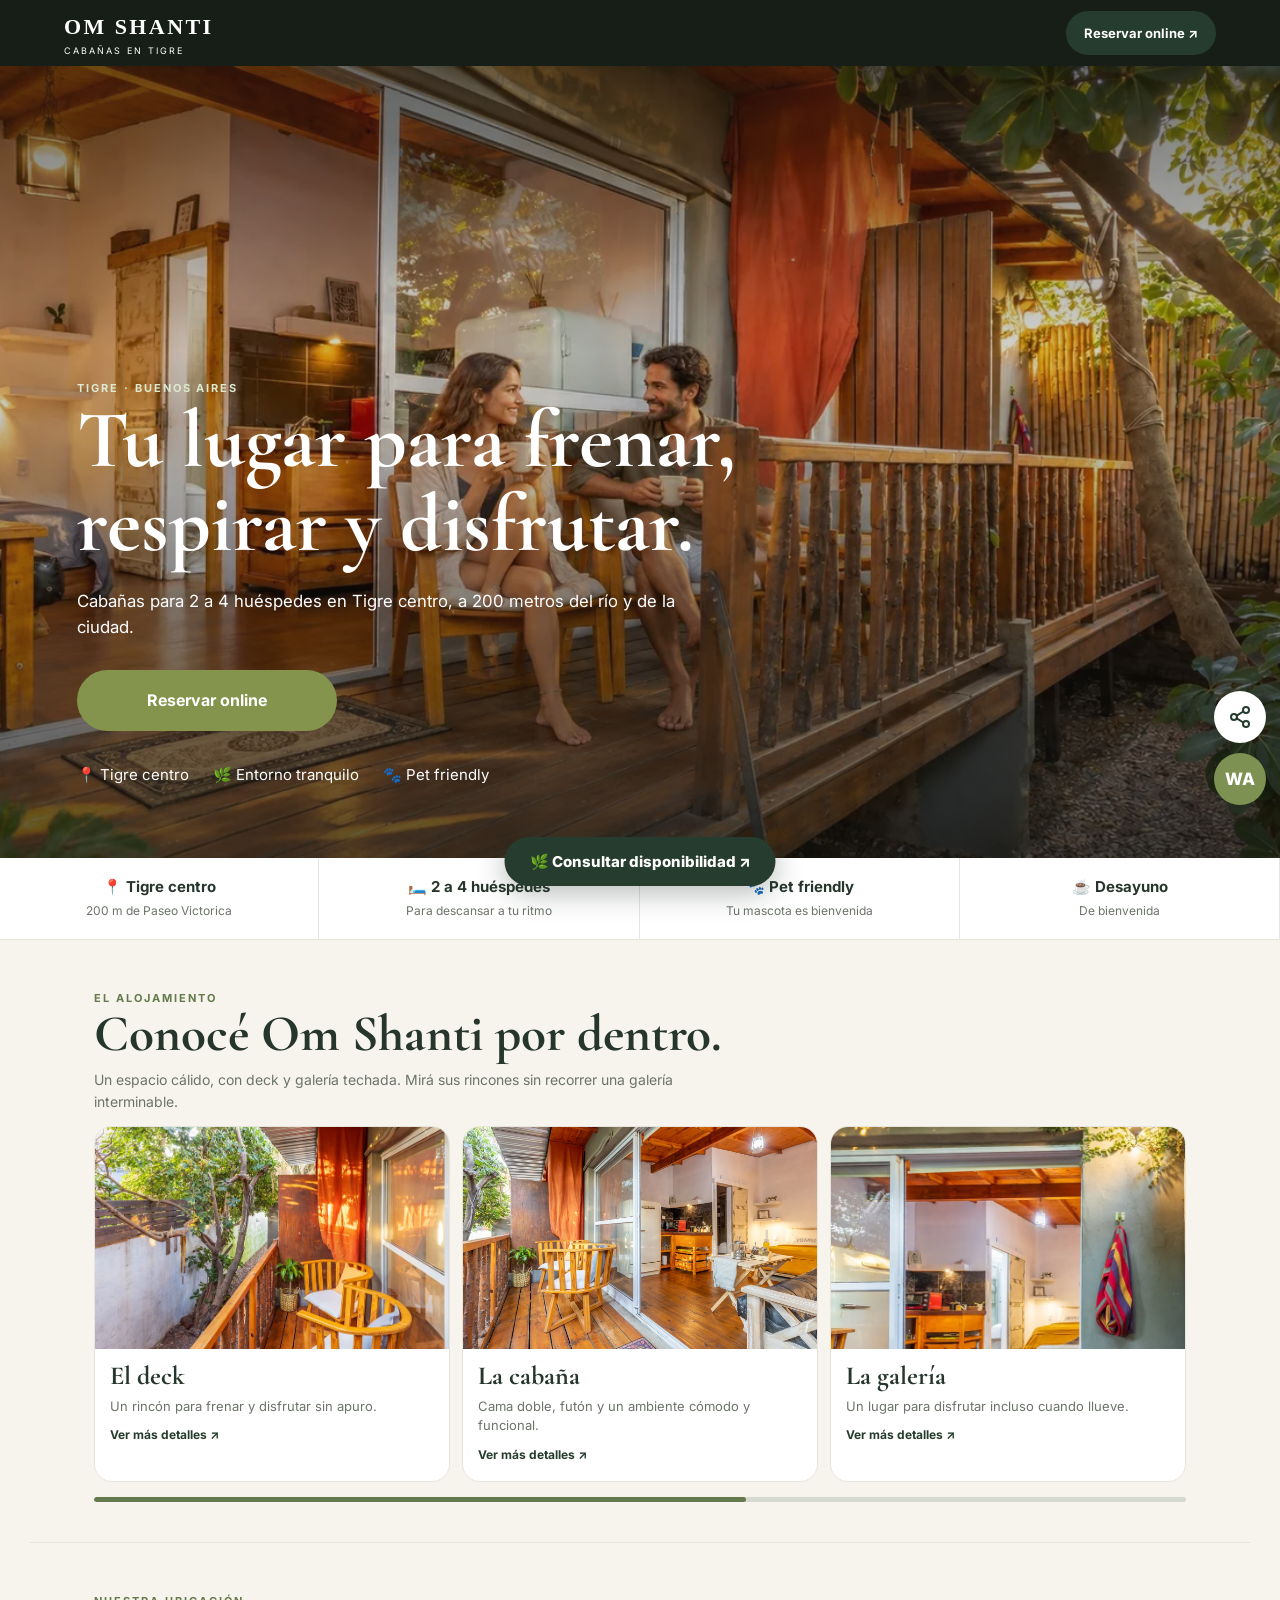
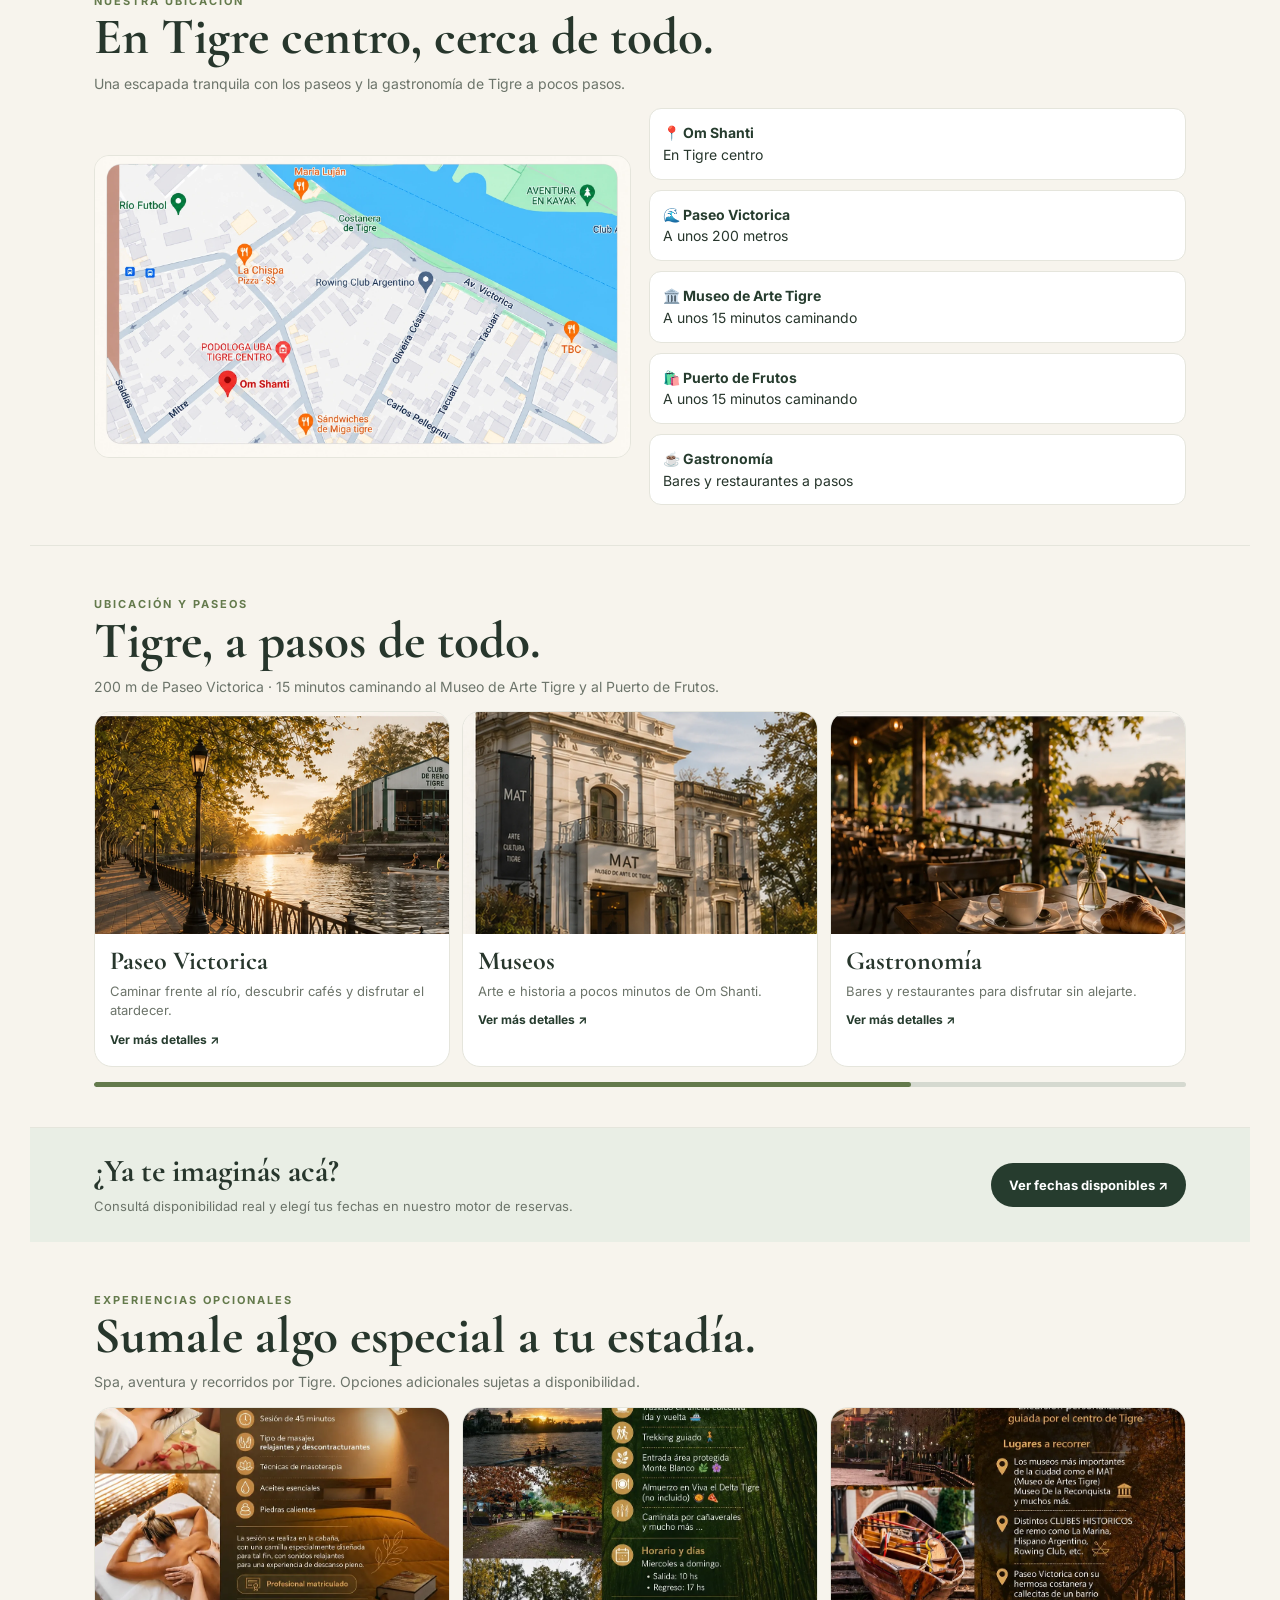
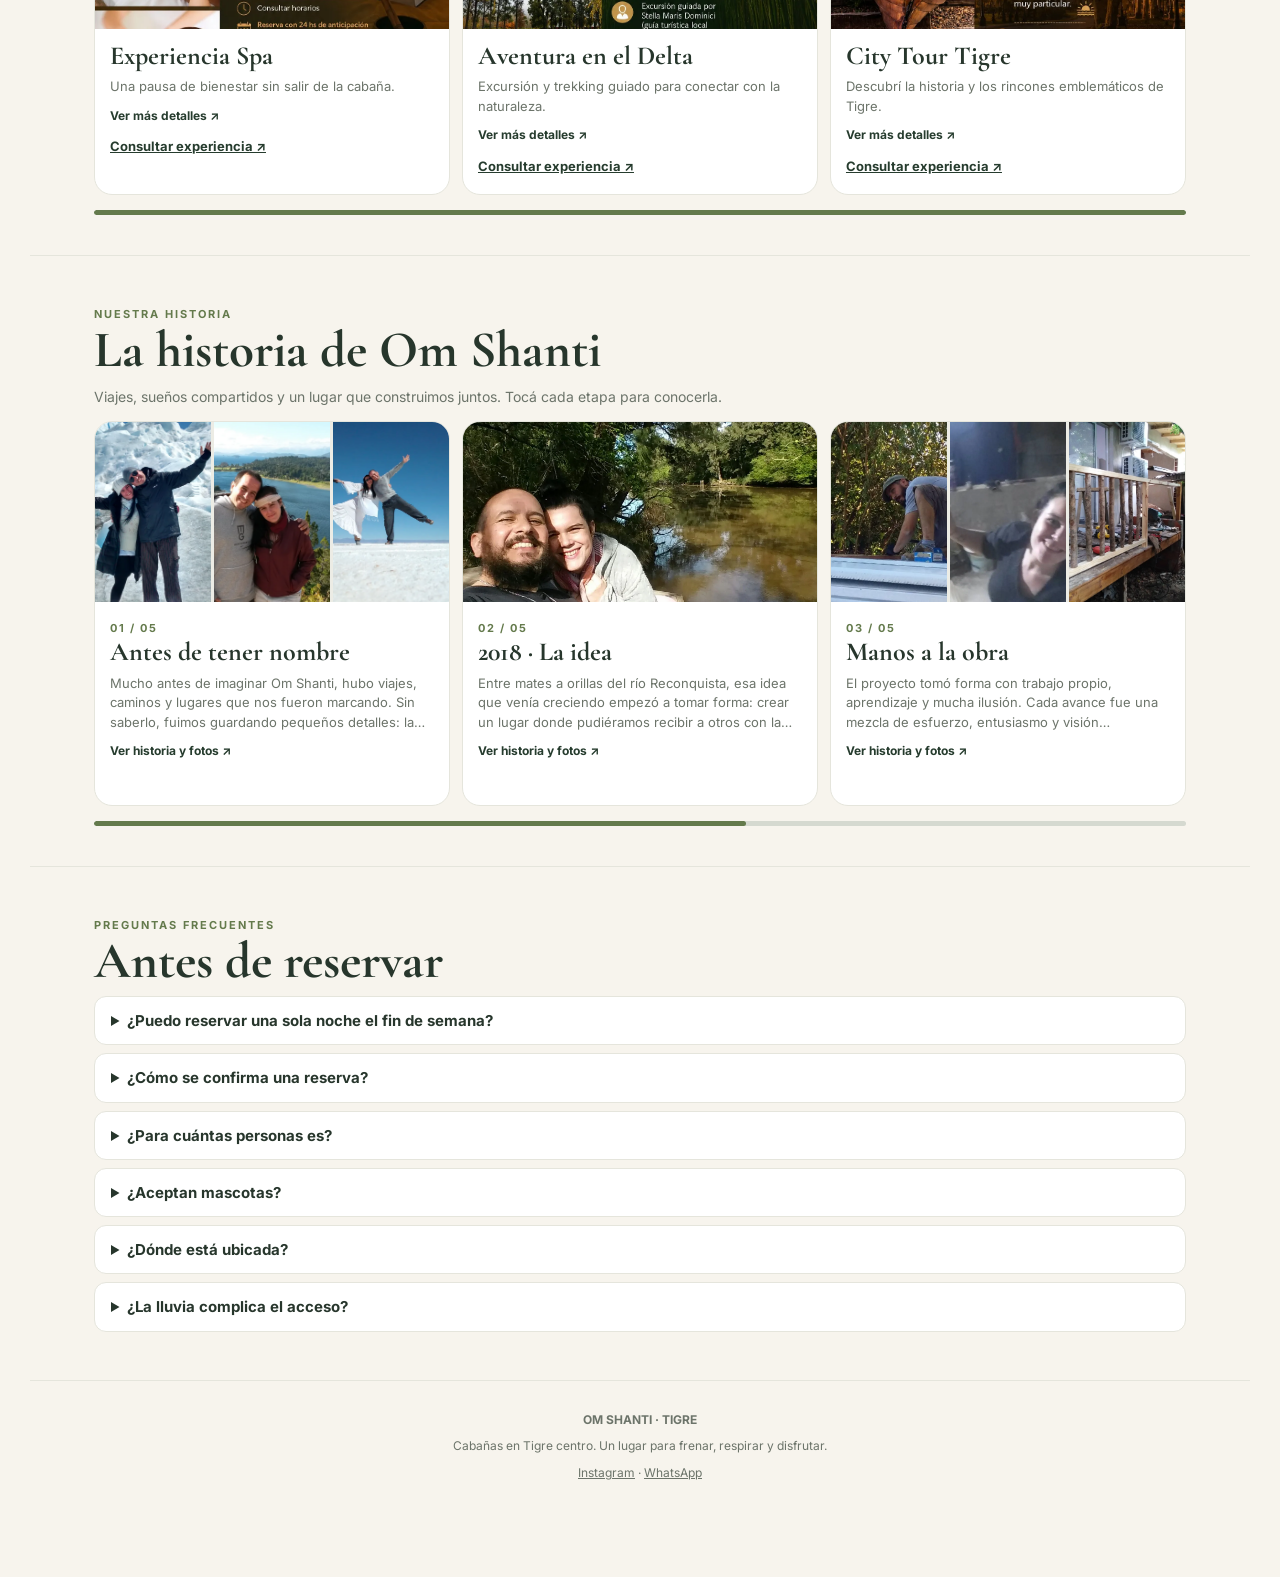
==== commit 3488cb05: "Add files via upload" ====
--- a/index.html
+++ b/index.html
@@ -1,6 +1,4 @@
 <!DOCTYPE html>
-<!DOCTYPE html>
-
 <html lang="es"><head><meta charset="utf-8"/><meta content="width=device-width,initial-scale=1" name="viewport"/><title>Cabañas en Tigre | Om Shanti – Descanso y naturaleza</title><style>
 @import url('https://fonts.googleapis.com/css2?family=Cormorant+Garamond:wght@500;600;700&family=Inter:wght@400;500;600;700&display=swap');
 :root{--green:#263c2e;--olive:#647a4c;--cream:#f7f4ed;--ink:#27362c;--muted:#6c746a;--line:#e5e5dc}*{box-sizing:border-box}html{scroll-behavior:smooth}body{margin:0;background:var(--cream);color:var(--ink);font:15px/1.55 Inter,Arial,sans-serif}h1,h2,h3{font-family:'Cormorant Garamond',Georgia,serif;line-height:1.04;margin:0}h1{font-size:clamp(2.65rem,5vw,5rem)}h2{font-size:clamp(2.1rem,4vw,3.5rem)}h3{font-size:2rem}p{margin:8px 0 0}a{color:inherit}button{font:inherit;cursor:pointer}header{height:66px;display:flex;align-items:center;justify-content:space-between;padding:0 max(5vw,18px);background:#171e17;color:#fff;position:sticky;top:0;z-index:30;box-shadow:0 3px 18px #1a291812}.brand{font-family:Georgia,serif;font-weight:bold;font-size:22px;letter-spacing:.11em}.brand small{color:#fff;display:block;font:9px Inter;letter-spacing:.22em}.topcta,.cta{background:var(--green);color:white;text-decoration:none;border-radius:999px;padding:12px 18px;font-weight:700;font-size:13px;display:inline-flex;align-items:center;justify-content:center}.cta.alt{background:#fff;color:var(--green)}.hero{min-height:500px;height:min(74vh,670px);background:linear-gradient(90deg,#122018d6,#12201850),url('assets/hero.webp') center/cover;display:flex;align-items:end;color:white;padding:45px max(5vw,20px)}.hero-inner{max-width:780px}.eyebrow{font-size:11px;letter-spacing:.18em;font-weight:700;text-transform:uppercase;color:var(--olive)}.hero .eyebrow{color:#dce9cf}.hero p{font-size:16px;max-width:620px}.actions{display:flex;gap:10px;flex-wrap:wrap;margin-top:20px}.facts{display:grid;grid-template-columns:repeat(4,1fr);background:#fff;border-bottom:1px solid var(--line);gap:1px}.facts div{text-align:center;padding:17px 8px;border-right:1px solid var(--line)}.facts strong{display:block;font-size:15px}.facts span{font-size:12px;color:var(--muted)}main{max-width:1220px;margin:auto}.section{padding:38px max(5vw,20px) 28px;border-bottom:1px solid var(--line)}.heading{display:flex;justify-content:space-between;align-items:end;gap:12px;margin-bottom:14px}.heading p{color:var(--muted);max-width:630px;font-size:14px}.slider-call{display:flex;flex-direction:column;align-items:center;justify-content:center;gap:12px;background:#e4eadc;border:1px solid #c5d2b9;color:var(--green);padding:12px 8px;border-radius:13px;font-size:12px;font-weight:800;text-align:center;flex:0 0 92px;min-width:92px}.slider-call .instruction{max-width:84px;line-height:1.3;overflow-wrap:anywhere}.slider-call .instruction .hand{display:block;font-size:25px;margin-bottom:6px}.slide-wrap{display:flex;gap:10px;align-items:stretch}.slide-wrap>.track{min-width:0;flex:1}.slide-wrap>.slider-call{order:2}.slide-wrap>.track{order:1}.slide-wrap .arrows{flex-direction:column}.slide-wrap .arrow{width:38px;height:38px}.location-map{width:100%;max-height:330px;object-fit:cover;object-position:center 46%;border-radius:15px;display:block;border:1px solid var(--line)}.location-grid{display:grid;grid-template-columns:minmax(0,1fr) minmax(0,1fr);gap:18px;align-items:center}.location-facts{display:grid;gap:10px}.location-facts div{background:white;padding:13px;border:1px solid var(--line);border-radius:12px;font-size:14px}.location-facts strong{display:block;color:var(--green)}.slider-call .hand{font-size:21px}.arrows{display:flex;gap:7px}.arrow{width:42px;height:42px;background:var(--green);color:white;border:0;border-radius:50%;font-size:24px;display:grid;place-items:center}.track{display:flex;gap:13px;overflow-x:auto;scroll-snap-type:x mandatory;scrollbar-width:thin;padding-bottom:12px;overscroll-behavior-x:contain}.tile{flex:0 0 min(76%,350px);scroll-snap-align:start;background:white;border:1px solid var(--line);border-radius:18px;overflow:hidden}.tile img{display:block;width:100%;aspect-ratio:1.6;object-fit:cover}.tile .copy{padding:13px 15px 17px}.tile h3{font-size:26px}.tile p{font-size:13px;color:var(--muted)}.tile a{display:inline-block;margin-top:9px;color:var(--green);font-size:13px;font-weight:700}.mini{font-size:12px;color:var(--muted);margin-top:5px}.band{background:#e9eee5;padding:26px max(5vw,20px);display:grid;grid-template-columns:1fr auto;align-items:center;gap:15px}.band h2{font-size:2rem}.band p{font-size:13px;color:var(--muted)}.faq details{background:white;margin:8px 0;border:1px solid var(--line);border-radius:12px;padding:12px 16px}.faq summary{cursor:pointer;font-weight:700}.faq details p{font-size:14px;color:var(--muted)}footer{text-align:center;padding:30px 16px 95px;color:var(--muted);font-size:12px}.floating{position:fixed;bottom:14px;left:50%;transform:translateX(-50%);z-index:25;background:var(--green);color:#fff;text-decoration:none;border-radius:999px;padding:13px 25px;font-weight:800;box-shadow:0 6px 30px #14261d55;white-space:nowrap}.prototype{background:#ffedc8;color:#60471e;text-align:center;padding:8px 10px;font-size:12px;font-weight:700}.image-fallback{background:#ddd}.tile{cursor:pointer}.tile:focus-visible{outline:3px solid var(--olive)}.detail-overlay{position:fixed;inset:0;background:#13251dd9;z-index:99;display:none;align-items:center;justify-content:center;padding:18px}.detail-overlay.open{display:flex}.detail-box{background:#fff;border-radius:18px;overflow:hidden;max-width:620px;width:100%;max-height:90vh;overflow-y:auto;position:relative}.detail-box img{display:block;width:100%;max-height:50vh;object-fit:cover}.detail-body{padding:20px}.detail-body h3{font-size:34px}.detail-body p{font-size:15px;color:var(--muted)}.detail-close{position:absolute;top:10px;right:10px;border:0;background:white;border-radius:50%;width:42px;height:42px;font-size:26px;box-shadow:0 3px 12px #0003} @media(min-width:850px){.tile{flex-basis:calc((100% - 26px)/3)}.section{padding-top:45px;padding-bottom:40px}.slider-call{max-width:none}.hero{min-height:570px}}@media(max-width:600px){.location-grid{grid-template-columns:1fr;gap:12px}.location-map{max-height:290px}.location-facts{grid-template-columns:repeat(2,minmax(0,1fr));gap:7px}.location-facts div{padding:10px;font-size:12px}.slide-wrap>.slider-call{flex-basis:73px;min-width:73px}.slider-call .instruction{max-width:65px;font-size:11px}.slide-wrap{gap:7px}.slide-wrap .arrow{width:35px;height:35px}header{height:60px}.brand{font-size:17px}.topcta{font-size:11px;padding:10px 13px}.hero{height:auto;min-height:450px;max-height:580px;padding:36px 20px}.hero h1{font-size:3.2rem}.hero p{font-size:14px}.facts{grid-template-columns:repeat(2,1fr)}.facts div{padding:12px 5px}.section{padding-top:28px;padding-bottom:20px}.heading{align-items:start}.heading h2{font-size:2.3rem}.tile{flex-basis:83%}.band{grid-template-columns:1fr}.arrows .arrow{width:39px;height:39px}}
@@ -133,15 +131,19 @@
     "https://www.instagram.com/om_shanti78/"
   ]
 }
-</script></head><body><header><div class="brand">OM SHANTI<small>CABAÑAS EN TIGRE</small></div><a class="topcta" data-cta-location="nav" data-cta-type="booking" href="/reservar/">Reservar online ↗</a></header>
+</script><style>
+/* Textos ampliados: indicador discreto, sin alterar el diseño de las tarjetas. */
+.tile:not(.story-tile) .read-more{display:block;margin-top:10px;color:#263c2e;font-size:12px;font-weight:700}
+#experiencias .tile .read-more{margin-bottom:2px}
+</style></head><body><header><div class="brand">OM SHANTI<small>CABAÑAS EN TIGRE</small></div><a class="topcta" data-cta-location="nav" data-cta-type="booking" href="/reservar/">Reservar online ↗</a></header>
 <section class="hero"><div class="hero-inner"><span class="eyebrow">TIGRE · BUENOS AIRES</span><h1>Tu lugar para frenar, respirar y disfrutar.</h1><p>Cabañas para 2 a 4 huéspedes en Tigre centro, a 200 metros del río y de la ciudad.</p><div class="actions"><a class="cta" data-cta-location="hero" data-cta-type="booking" href="/reservar/">Reservar online</a></div><div class="hero-points"><span>📍 Tigre centro</span><span>🌿 Entorno tranquilo</span><span>🐾 Pet friendly</span></div></div></section>
 <div class="facts"><div><strong>📍 Tigre centro</strong><span>200 m de Paseo Victorica</span></div><div><strong>🛏️ 2 a 4 huéspedes</strong><span>Para descansar a tu ritmo</span></div><div><strong>🐾 Pet friendly</strong><span>Tu mascota es bienvenida</span></div><div><strong>☕ Desayuno</strong><span>De bienvenida</span></div></div>
 <main>
-<section class="section" id="cabana"><div class="heading"><div><span class="eyebrow">EL ALOJAMIENTO</span><h2>Conocé Om Shanti por dentro.</h2><p>Un espacio cálido, con deck y galería techada. Mirá sus rincones sin recorrer una galería interminable.</p></div></div><div class="slide-wrap"><div class="track"><article class="tile"><img alt="Deck de Om Shanti" src="assets/deck1.webp"/><div class="copy"><h3>El deck</h3><p>Un rincón para frenar y disfrutar sin apuro.</p></div></article><article class="tile"><img alt="Interior de Om Shanti" src="assets/interior.webp"/><div class="copy"><h3>La cabaña</h3><p>Cama doble, futón y un ambiente cómodo y funcional.</p></div></article><article class="tile"><img alt="Galería techada" src="assets/deck2.webp"/><div class="copy"><h3>La galería</h3><p>Un lugar para disfrutar incluso cuando llueve.</p></div></article><article class="tile"><img alt="Cama de Om Shanti" src="assets/bed.webp"/><div class="copy"><h3>Descanso</h3><p>Un espacio pensado para bajar el ritmo.</p></div></article><article class="tile"><img alt="Baño de Om Shanti" src="assets/bathroom.webp"/><div class="copy"><h3>Comodidades</h3><p>Aire frío/calor, WiFi y Smart TV con Netflix.</p></div></article></div></div><div aria-label="Progreso de la galería" aria-valuemax="100" aria-valuemin="0" aria-valuenow="0" class="carousel-progress" role="progressbar"><span class="carousel-progress-thumb"></span></div></section>
+<section class="section" id="cabana"><div class="heading"><div><span class="eyebrow">EL ALOJAMIENTO</span><h2>Conocé Om Shanti por dentro.</h2><p>Un espacio cálido, con deck y galería techada. Mirá sus rincones sin recorrer una galería interminable.</p></div></div><div class="slide-wrap"><div class="track"><article class="tile" data-full="En Om Shanti, el deck es mucho más que un espacio al aire libre: es ese rincón donde el tiempo parece ir más despacio. Podés empezar la mañana con unos mates, leer un libro o simplemente disfrutar de un momento de tranquilidad. Un lugar para desconectar sin alejarte de Tigre centro."><img alt="Deck de Om Shanti" src="assets/deck1.webp"/><div class="copy"><h3>El deck</h3><p>Un rincón para frenar y disfrutar sin apuro.</p><span aria-hidden="true" class="read-more">Ver más detalles ↗</span></div></article><article class="tile" data-full="Nuestras cabañas en Tigre están pensadas para una escapada cómoda y sin complicaciones. El ambiente integra cama doble, futón y un sector funcional para disfrutar la estadía a tu ritmo. Son ideales para dos personas y cuentan con capacidad de hasta cuatro huéspedes."><img alt="Interior de Om Shanti" src="assets/interior.webp"/><div class="copy"><h3>La cabaña</h3><p>Cama doble, futón y un ambiente cómodo y funcional.</p><span aria-hidden="true" class="read-more">Ver más detalles ↗</span></div></article><article class="tile" data-full="¿Y si llueve durante tu escapada a Tigre? La galería techada permite seguir disfrutando del aire libre, incluso cuando el clima cambia. Un espacio reparado para compartir unos mates, escuchar la lluvia y descansar sin apuro. Además, el acceso a Om Shanti es por calles urbanas, sin barro."><img alt="Galería techada" src="assets/deck2.webp"/><div class="copy"><h3>La galería</h3><p>Un lugar para disfrutar incluso cuando llueve.</p><span aria-hidden="true" class="read-more">Ver más detalles ↗</span></div></article><article class="tile" data-full="A veces, una escapada de fin de semana es todo lo que necesitás para cambiar de aire. En Om Shanti buscamos que encuentres un ambiente cálido y tranquilo, donde puedas bajar el ritmo después de pasear por Tigre y dedicarte tiempo de calidad."><img alt="Cama de Om Shanti" src="assets/bed.webp"/><div class="copy"><h3>Descanso</h3><p>Un espacio pensado para bajar el ritmo.</p><span aria-hidden="true" class="read-more">Ver más detalles ↗</span></div></article><article class="tile" data-full="Para que tu estadía sea práctica y confortable, las cabañas cuentan con aire acondicionado frío/calor, WiFi y Smart TV con Netflix. También te espera un desayuno de bienvenida. Todo preparado para que puedas concentrarte en lo importante: disfrutar tu descanso."><img alt="Baño de Om Shanti" src="assets/bathroom.webp"/><div class="copy"><h3>Comodidades</h3><p>Aire frío/calor, WiFi y Smart TV con Netflix.</p><span aria-hidden="true" class="read-more">Ver más detalles ↗</span></div></article></div></div><div aria-label="Progreso de la galería" aria-valuemax="100" aria-valuemin="0" aria-valuenow="0" class="carousel-progress" role="progressbar"><span class="carousel-progress-thumb"></span></div></section>
 <section class="section" id="ubicacion"><div class="heading"><div><span class="eyebrow">NUESTRA UBICACIÓN</span><h2>En Tigre centro, cerca de todo.</h2><p>Una escapada tranquila con los paseos y la gastronomía de Tigre a pocos pasos.</p></div></div><div class="location-grid"><img alt="Mapa de ubicación de Om Shanti en Tigre centro, con marcador rojo" class="location-map" loading="lazy" src="assets/mapa-om-shanti.webp"/><div class="location-facts"><div><strong>📍 Om Shanti</strong>En Tigre centro</div><div><strong>🌊 Paseo Victorica</strong>A unos 200 metros</div><div><strong>🏛️ Museo de Arte Tigre</strong>A unos 15 minutos caminando</div><div><strong>🛍️ Puerto de Frutos</strong>A unos 15 minutos caminando</div><div><strong>☕ Gastronomía</strong>Bares y restaurantes a pasos</div></div></div></section>
-<section class="section" id="tigre"><div class="heading"><div><span class="eyebrow">UBICACIÓN Y PASEOS</span><h2>Tigre, a pasos de todo.</h2><p>200 m de Paseo Victorica · 15 minutos caminando al Museo de Arte Tigre y al Puerto de Frutos.</p></div></div><div class="slide-wrap"><div class="track"><article class="tile"><img alt="Paseo Victorica" src="assets/paseo-victorica.webp"/><div class="copy"><h3>Paseo Victorica</h3><p>Caminar frente al río, descubrir cafés y disfrutar el atardecer.</p></div></article><article class="tile"><img alt="Museos de Tigre" src="assets/museos.webp"/><div class="copy"><h3>Museos</h3><p>Arte e historia a pocos minutos de Om Shanti.</p></div></article><article class="tile"><img alt="Gastronomía en Tigre" src="assets/gastronomia.webp"/><div class="copy"><h3>Gastronomía</h3><p>Bares y restaurantes para disfrutar sin alejarte.</p></div></article><article class="tile"><img alt="Exterior de Om Shanti" src="assets/exterior.webp"/><div class="copy"><h3>Volvé a descansar</h3><p>Después de pasear, la tranquilidad te espera.</p></div></article></div></div><div aria-label="Progreso de la galería" aria-valuemax="100" aria-valuemin="0" aria-valuenow="0" class="carousel-progress" role="progressbar"><span class="carousel-progress-thumb"></span></div></section>
+<section class="section" id="tigre"><div class="heading"><div><span class="eyebrow">UBICACIÓN Y PASEOS</span><h2>Tigre, a pasos de todo.</h2><p>200 m de Paseo Victorica · 15 minutos caminando al Museo de Arte Tigre y al Puerto de Frutos.</p></div></div><div class="slide-wrap"><div class="track"><article class="tile" data-full="A unos 200 metros de Om Shanti comienza uno de los paseos más lindos de Tigre: Paseo Victorica. Caminá junto al río, disfrutá de sus vistas, descubrí cafés y elegí un rincón para contemplar el atardecer. La ventaja de alojarte en Tigre centro es poder salir a recorrer sin depender de una embarcación para llegar a tu cabaña."><img alt="Paseo Victorica" src="assets/paseo-victorica.webp"/><div class="copy"><h3>Paseo Victorica</h3><p>Caminar frente al río, descubrir cafés y disfrutar el atardecer.</p><span aria-hidden="true" class="read-more">Ver más detalles ↗</span></div></article><article class="tile" data-full="Tigre también invita a descubrir su historia y su vida cultural. Desde Om Shanti podés acercarte caminando al Museo de Arte Tigre, ubicado a unos 15 minutos, y combinar el paseo con otros espacios culturales de la ciudad. Una propuesta ideal para quienes quieren sumar arte, arquitectura e historia a su escapada."><img alt="Museos de Tigre" src="assets/museos.webp"/><div class="copy"><h3>Museos</h3><p>Arte e historia a pocos minutos de Om Shanti.</p><span aria-hidden="true" class="read-more">Ver más detalles ↗</span></div></article><article class="tile" data-full="Una escapada a Tigre también se disfruta alrededor de una mesa. Cerca de Om Shanti encontrás bares, cafeterías y restaurantes para elegir según el momento del día: un desayuno tranquilo, un almuerzo después de caminar o una cena en pareja. Todo con la comodidad de alojarte cerca del centro y del río."><img alt="Gastronomía en Tigre" src="assets/gastronomia.webp"/><div class="copy"><h3>Gastronomía</h3><p>Bares y restaurantes para disfrutar sin alejarte.</p><span aria-hidden="true" class="read-more">Ver más detalles ↗</span></div></article><article class="tile" data-full="Después de recorrer Paseo Victorica, visitar museos o conocer el Puerto de Frutos, podés regresar a Om Shanti y recuperar la calma. Esa combinación es parte de nuestra propuesta: disfrutar las actividades de Tigre durante el día y tener un espacio tranquilo donde descansar al volver."><img alt="Exterior de Om Shanti" src="assets/exterior.webp"/><div class="copy"><h3>Volvé a descansar</h3><p>Después de pasear, la tranquilidad te espera.</p><span aria-hidden="true" class="read-more">Ver más detalles ↗</span></div></article></div></div><div aria-label="Progreso de la galería" aria-valuemax="100" aria-valuemin="0" aria-valuenow="0" class="carousel-progress" role="progressbar"><span class="carousel-progress-thumb"></span></div></section>
 <section class="band"><div><h2>¿Ya te imaginás acá?</h2><p>Consultá disponibilidad real y elegí tus fechas en nuestro motor de reservas.</p></div><a class="cta" data-cta-location="middle_cta" data-cta-type="booking" href="/reservar/">Ver fechas disponibles ↗</a></section>
-<section class="section" id="experiencias"><div class="heading"><div><span class="eyebrow">EXPERIENCIAS OPCIONALES</span><h2>Sumale algo especial a tu estadía.</h2><p>Spa, aventura y recorridos por Tigre. Opciones adicionales sujetas a disponibilidad.</p></div></div><div class="slide-wrap"><div class="track"><article class="tile"><img alt="Spa" src="assets/experiencia-spa.webp"/><div class="copy"><h3>Experiencia Spa</h3><p>Una pausa de bienestar sin salir de la cabaña.</p><a data-cta-location="experiences" data-cta-type="whatsapp" data-experience="Spa" href="https://wa.me/c/5491168330289" rel="noopener" target="_blank">Consultar experiencia ↗</a></div></article><article class="tile"><img alt="Aventura en el Delta" src="assets/experiencia-aventura.webp"/><div class="copy"><h3>Aventura en el Delta</h3><p>Excursión y trekking guiado para conectar con la naturaleza.</p><a data-cta-location="experiences" data-cta-type="whatsapp" data-experience="Aventura" href="https://wa.me/c/5491168330289" rel="noopener" target="_blank">Consultar experiencia ↗</a></div></article><article class="tile"><img alt="City tour Tigre" src="assets/experiencia-citytour.webp"/><div class="copy"><h3>City Tour Tigre</h3><p>Descubrí la historia y los rincones emblemáticos de Tigre.</p><a data-cta-location="experiences" data-cta-type="whatsapp" data-experience="City Tour" href="https://wa.me/c/5491168330289" rel="noopener" target="_blank">Consultar experiencia ↗</a></div></article></div></div><div aria-label="Progreso de la galería" aria-valuemax="100" aria-valuemin="0" aria-valuenow="0" class="carousel-progress" role="progressbar"><span class="carousel-progress-thumb"></span></div></section>
+<section class="section" id="experiencias"><div class="heading"><div><span class="eyebrow">EXPERIENCIAS OPCIONALES</span><h2>Sumale algo especial a tu estadía.</h2><p>Spa, aventura y recorridos por Tigre. Opciones adicionales sujetas a disponibilidad.</p></div></div><div class="slide-wrap"><div class="track"><article class="tile" data-full="Convertí tu estadía en una pausa dedicada al bienestar. La experiencia Spa suma una sesión de masajes en la propia cabaña, para que puedas relajarte sin trasladarte a otro lugar. Es una opción especial para regalar, sorprender a tu pareja o simplemente dedicarte un momento de descanso. Se contrata por separado y está sujeta a disponibilidad; consultanos antes de reservarla."><img alt="Spa" src="assets/experiencia-spa.webp"/><div class="copy"><h3>Experiencia Spa</h3><p>Una pausa de bienestar sin salir de la cabaña.</p><span aria-hidden="true" class="read-more">Ver más detalles ↗</span><a data-cta-location="experiences" data-cta-type="whatsapp" data-experience="Spa" href="https://wa.me/c/5491168330289" rel="noopener" target="_blank">Consultar experiencia ↗</a></div></article><article class="tile" data-full="Si te gusta combinar una escapada con movimiento y naturaleza, podés sumar una experiencia guiada de aventura en el Delta. La propuesta incluye excursión y trekking para descubrir paisajes y rincones naturales de la zona. Om Shanti está en Tigre centro, por lo que podés disfrutar de esta actividad y luego regresar a descansar a tu cabaña. Actividad adicional sujeta a disponibilidad y condiciones del prestador."><img alt="Aventura en el Delta" src="assets/experiencia-aventura.webp"/><div class="copy"><h3>Aventura en el Delta</h3><p>Excursión y trekking guiado para conectar con la naturaleza.</p><span aria-hidden="true" class="read-more">Ver más detalles ↗</span><a data-cta-location="experiences" data-cta-type="whatsapp" data-experience="Aventura" href="https://wa.me/c/5491168330289" rel="noopener" target="_blank">Consultar experiencia ↗</a></div></article><article class="tile" data-full="Tigre tiene mucho más para contar que sus paisajes. Con el City Tour podés descubrir historias, edificios y rincones emblemáticos de la ciudad de la mano de una guía local. Es una manera de aprovechar mejor tu visita, conocer lugares que quizás pasarías por alto y disfrutar de un recorrido diferente. La actividad es opcional, se contrata por separado y está sujeta a disponibilidad."><img alt="City tour Tigre" src="assets/experiencia-citytour.webp"/><div class="copy"><h3>City Tour Tigre</h3><p>Descubrí la historia y los rincones emblemáticos de Tigre.</p><span aria-hidden="true" class="read-more">Ver más detalles ↗</span><a data-cta-location="experiences" data-cta-type="whatsapp" data-experience="City Tour" href="https://wa.me/c/5491168330289" rel="noopener" target="_blank">Consultar experiencia ↗</a></div></article></div></div><div aria-label="Progreso de la galería" aria-valuemax="100" aria-valuemin="0" aria-valuenow="0" class="carousel-progress" role="progressbar"><span class="carousel-progress-thumb"></span></div></section>
 <section class="section" id="historia"><div class="heading"><div><span class="eyebrow">NUESTRA HISTORIA</span><h2>La historia de Om Shanti</h2><p>Viajes, sueños compartidos y un lugar que construimos juntos. Tocá cada etapa para conocerla.</p></div></div><div class="slide-wrap"><div class="track"><article class="tile story-tile" data-full="Mucho antes de imaginar Om Shanti, hubo viajes, caminos y lugares que nos fueron marcando. Sin saberlo, fuimos guardando pequeños detalles: la forma en que nos recibían, los espacios donde nos sentíamos cómodos y esa sensación de sentirse como en casa aun estando lejos." data-story="true"><div class="story-photos"><img alt="Antes de tener nombre" loading="lazy" src="assets/historia-viaje-glaciar.webp"/><img alt="Antes de tener nombre" loading="lazy" src="assets/historia-viaje-lagos.webp"/><img alt="Antes de tener nombre" loading="lazy" src="assets/historia-viaje-salinas.webp"/></div><div class="copy"><span class="story-number">01 / 05</span><h3>Antes de tener nombre</h3><p>Mucho antes de imaginar Om Shanti, hubo viajes, caminos y lugares que nos fueron marcando. Sin saberlo, fuimos guardando pequeños detalles: la forma en que nos recibían, los espacios donde nos sentíamos cómodos y esa sensación de sentirse como en casa aun estando lejos.</p><span class="read-more">Ver historia y fotos ↗</span></div></article><article class="tile story-tile" data-full="Entre mates a orillas del río Reconquista, esa idea que venía creciendo empezó a tomar forma: crear un lugar donde pudiéramos recibir a otros con la misma calidez con la que a nosotros nos gustaba ser recibidos. Así empezó Om Shanti." data-story="true"><div class="story-photos one"><img alt="2018 · La idea" loading="lazy" src="assets/historia-idea-rio.webp"/></div><div class="copy"><span class="story-number">02 / 05</span><h3>2018 · La idea</h3><p>Entre mates a orillas del río Reconquista, esa idea que venía creciendo empezó a tomar forma: crear un lugar donde pudiéramos recibir a otros con la misma calidez con la que a nosotros nos gustaba ser recibidos. Así empezó Om Shanti.</p><span class="read-more">Ver historia y fotos ↗</span></div></article><article class="tile story-tile" data-full="El proyecto tomó forma con trabajo propio, aprendizaje y mucha ilusión. Cada avance fue una mezcla de esfuerzo, entusiasmo y visión compartida. No queríamos solamente construir un alojamiento: queríamos darle identidad." data-story="true"><div class="story-photos"><img alt="Manos a la obra" loading="lazy" src="assets/historia-obra-techo.webp"/><img alt="Manos a la obra" loading="lazy" src="assets/historia-obra-nosotros.webp"/><img alt="Manos a la obra" loading="lazy" src="assets/historia-deck.webp"/></div><div class="copy"><span class="story-number">03 / 05</span><h3>Manos a la obra</h3><p>El proyecto tomó forma con trabajo propio, aprendizaje y mucha ilusión. Cada avance fue una mezcla de esfuerzo, entusiasmo y visión compartida. No queríamos solamente construir un alojamiento: queríamos darle identidad.</p><span class="read-more">Ver historia y fotos ↗</span></div></article><article class="tile story-tile" data-full="Piso, cocina, deck, carpintería, iluminación y detalles. De a poco, aquel espacio vacío fue convirtiéndose en el refugio que habíamos imaginado. Muchas de las cosas que hoy forman parte de Om Shanti nacieron literalmente de nuestras manos." data-story="true"><div class="story-photos two"><img alt="El espacio empezó a transformarse" loading="lazy" src="assets/historia-espacio-vacio.webp"/><img alt="El espacio empezó a transformarse" loading="lazy" src="assets/historia-taller.webp"/></div><div class="copy"><span class="story-number">04 / 05</span><h3>El espacio empezó a transformarse</h3><p>Piso, cocina, deck, carpintería, iluminación y detalles. De a poco, aquel espacio vacío fue convirtiéndose en el refugio que habíamos imaginado. Muchas de las cosas que hoy forman parte de Om Shanti nacieron literalmente de nuestras manos.</p><span class="read-more">Ver historia y fotos ↗</span></div></article><article class="tile story-tile" data-full="Om Shanti sigue creciendo, pero conserva la esencia del primer día: ofrecer un lugar donde bajar el ritmo, sentirse bien recibido y llevarse un lindo recuerdo de Tigre." data-story="true"><div class="story-photos two"><img alt="Hoy" loading="lazy" src="assets/deck1.webp"/><img alt="Hoy" loading="lazy" src="assets/interior.webp"/></div><div class="copy"><span class="story-number">05 / 05</span><h3>Hoy</h3><p>Om Shanti sigue creciendo, pero conserva la esencia del primer día: ofrecer un lugar donde bajar el ritmo, sentirse bien recibido y llevarse un lindo recuerdo de Tigre.</p><span class="read-more">Ver historia y fotos ↗</span></div></article></div></div><div aria-label="Progreso de la galería" aria-valuemax="100" aria-valuemin="0" aria-valuenow="0" class="carousel-progress" role="progressbar"><span class="carousel-progress-thumb"></span></div></section>
 <section class="section faq"><span class="eyebrow">PREGUNTAS FRECUENTES</span><h2>Antes de reservar</h2><details><summary>¿Puedo reservar una sola noche el fin de semana?</summary><p>Sí. Para una noche con ingreso viernes, sábado o domingo, el sistema ofrece la modalidad con late checkout según disponibilidad.</p></details><details><summary>¿Cómo se confirma una reserva?</summary><p>Con una seña del 50% por transferencia.</p></details><details><summary>¿Para cuántas personas es?</summary><p>Las cabañas están preparadas para 2 huéspedes y pueden alojar hasta 4 personas.</p></details><details><summary>¿Aceptan mascotas?</summary><p>Sí, Om Shanti es pet friendly.</p></details><details><summary>¿Dónde está ubicada?</summary><p>Estamos en Tigre centro, a unos 200 metros de Paseo Victorica. Se puede estacionar en la calle; no contamos con cochera privada.</p></details><details><summary>¿La lluvia complica el acceso?</summary><p>No. El acceso es por calles urbanas, sin barro, y las cabañas cuentan con galería techada para disfrutar incluso si llueve.</p></details></section>
 </main><div aria-label="Detalle de la imagen" aria-modal="true" class="detail-overlay" id="detailOverlay" role="dialog"><div class="detail-box"><button aria-label="Cerrar" class="detail-close" id="detailClose">×</button><img alt="" id="detailImg"/><div class="detail-story-gallery" hidden="hidden" id="detailStoryGallery"></div><div class="detail-body"><h3 id="detailTitle"></h3><p id="detailText"></p></div></div></div><footer><div><strong>OM SHANTI · TIGRE</strong><p>Cabañas en Tigre centro. Un lugar para frenar, respirar y disfrutar.</p><p><a data-cta-location="footer" data-cta-type="instagram" href="https://www.instagram.com/om_shanti78/" rel="noopener" target="_blank">Instagram</a> · <a data-cta-location="footer" data-cta-type="whatsapp" href="https://wa.me/5491168330289" rel="noopener" target="_blank">WhatsApp</a></p></div></footer><div aria-label="Accesos rápidos" class="quick-actions"><button aria-label="Compartir esta página" class="quick-action quick-share" id="quickShare" title="Compartir" type="button"><svg aria-hidden="true" viewbox="0 0 24 24"><circle cx="18" cy="5" r="3"></circle><circle cx="6" cy="12" r="3"></circle><circle cx="18" cy="19" r="3"></circle><path d="m8.7 10.7 6.6-4.2M8.7 13.3l6.6 4.2"></path></svg></button><a aria-label="Consultar por WhatsApp" class="quick-action quick-whatsapp" data-cta-location="floating" data-cta-type="whatsapp" href="https://wa.me/5491168330289" rel="noopener noreferrer" target="_blank" title="WhatsApp">WA</a></div><div class="share-feedback" hidden="" id="shareFeedback" role="status">Enlace copiado</div><a class="floating" data-cta-location="floating" data-cta-type="booking" href="/reservar/">🌿 Consultar disponibilidad ↗</a><script>
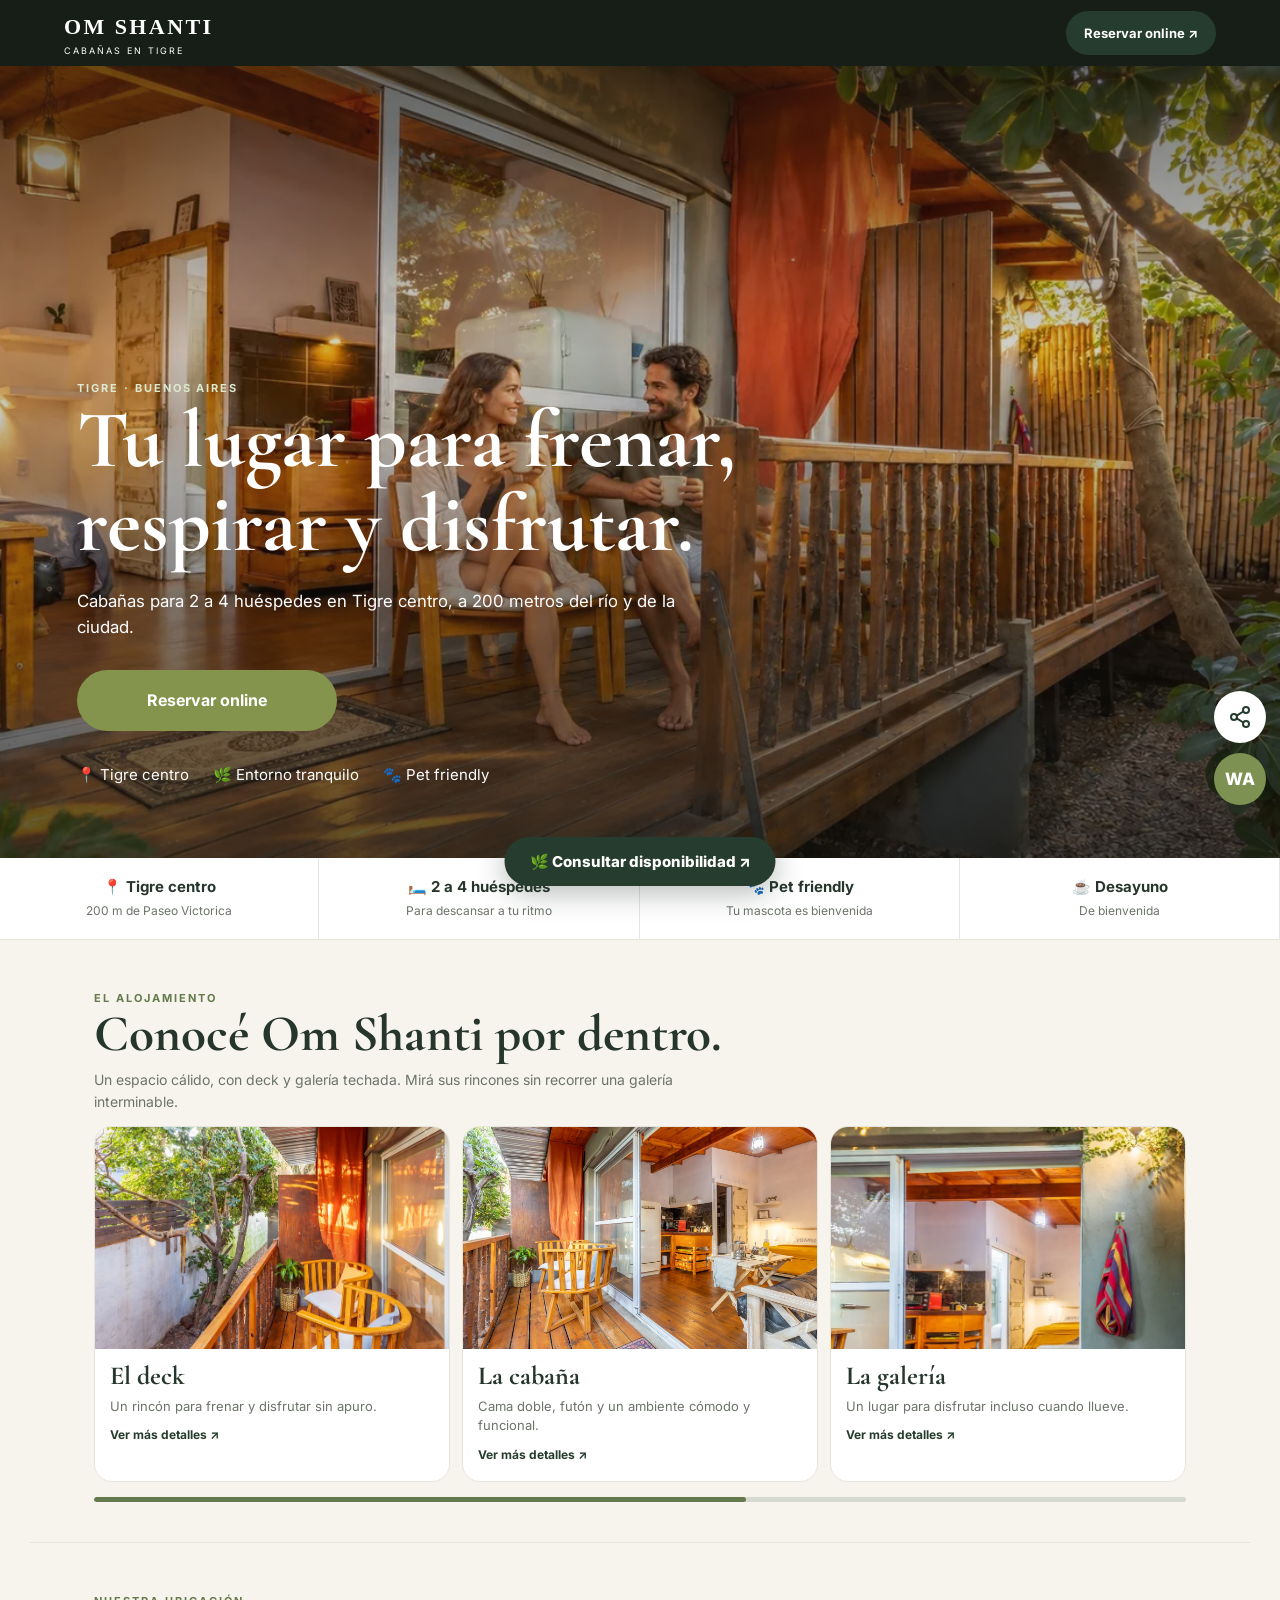
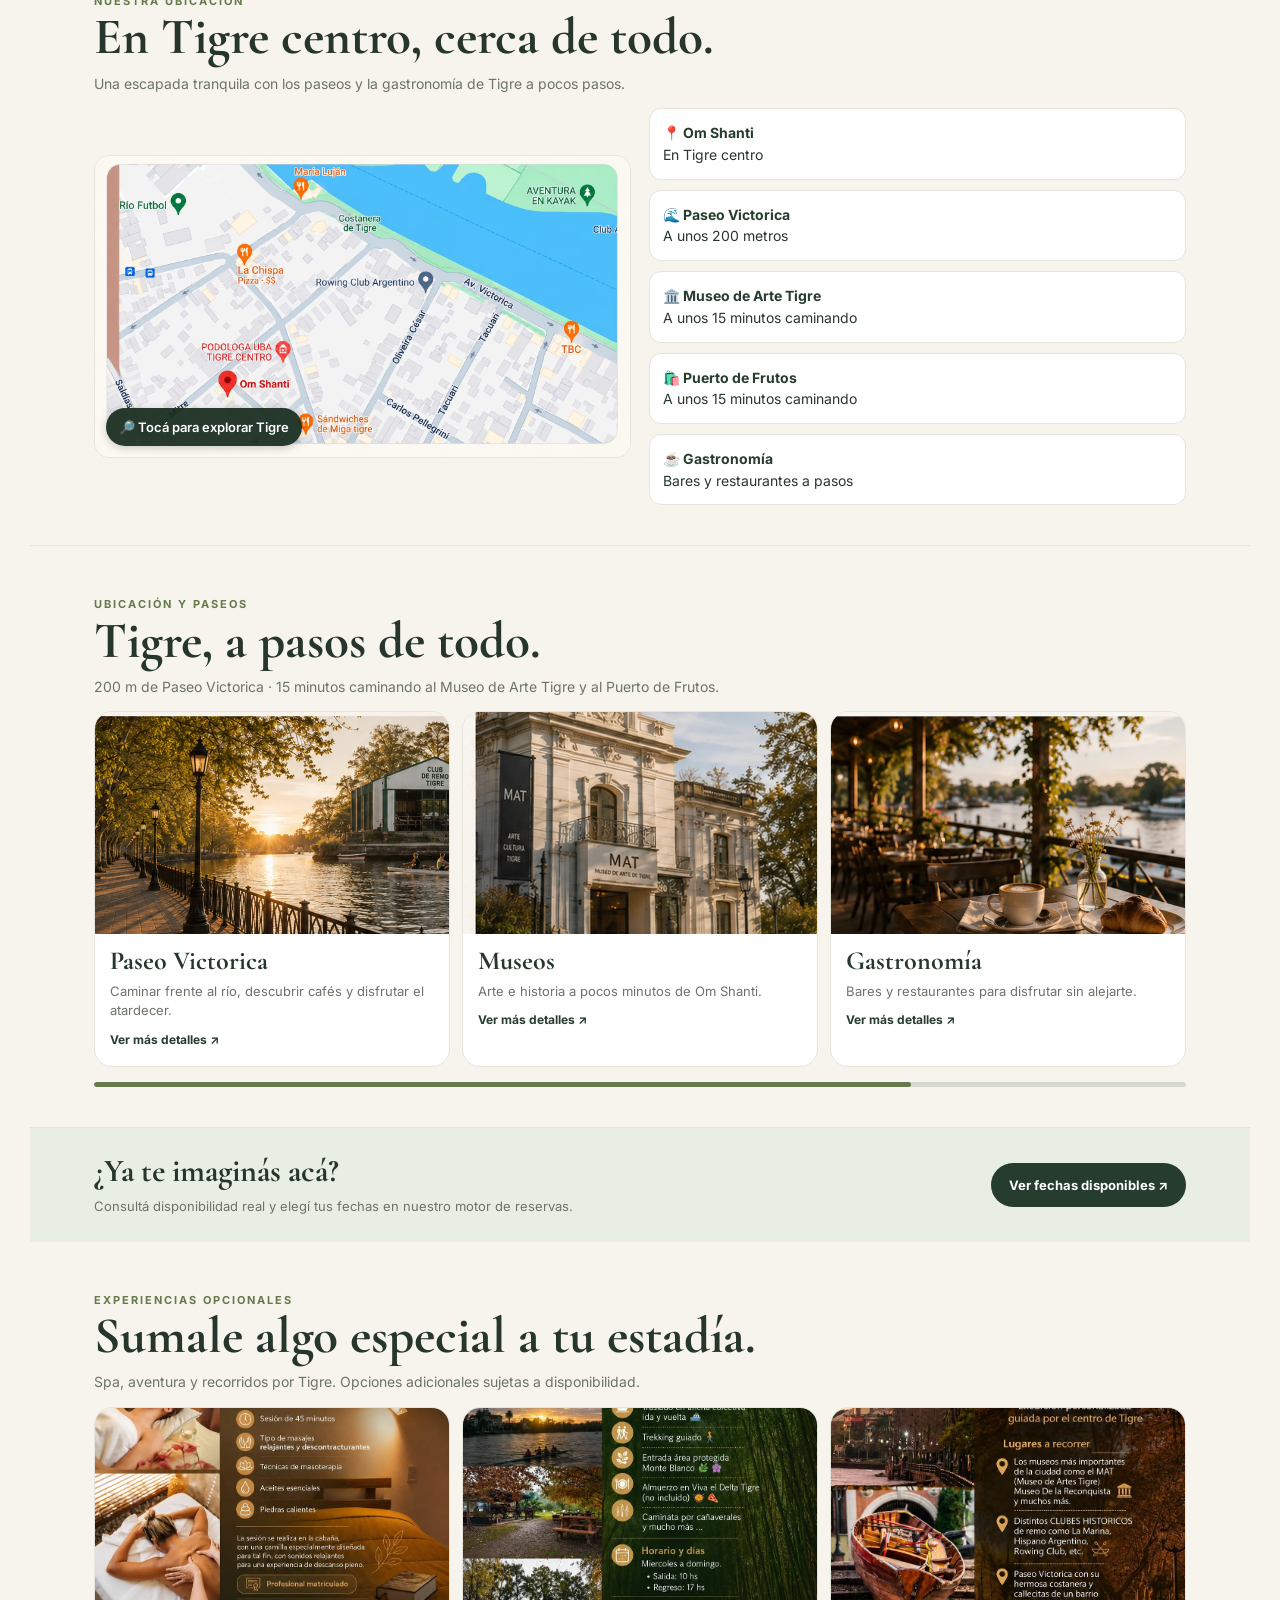
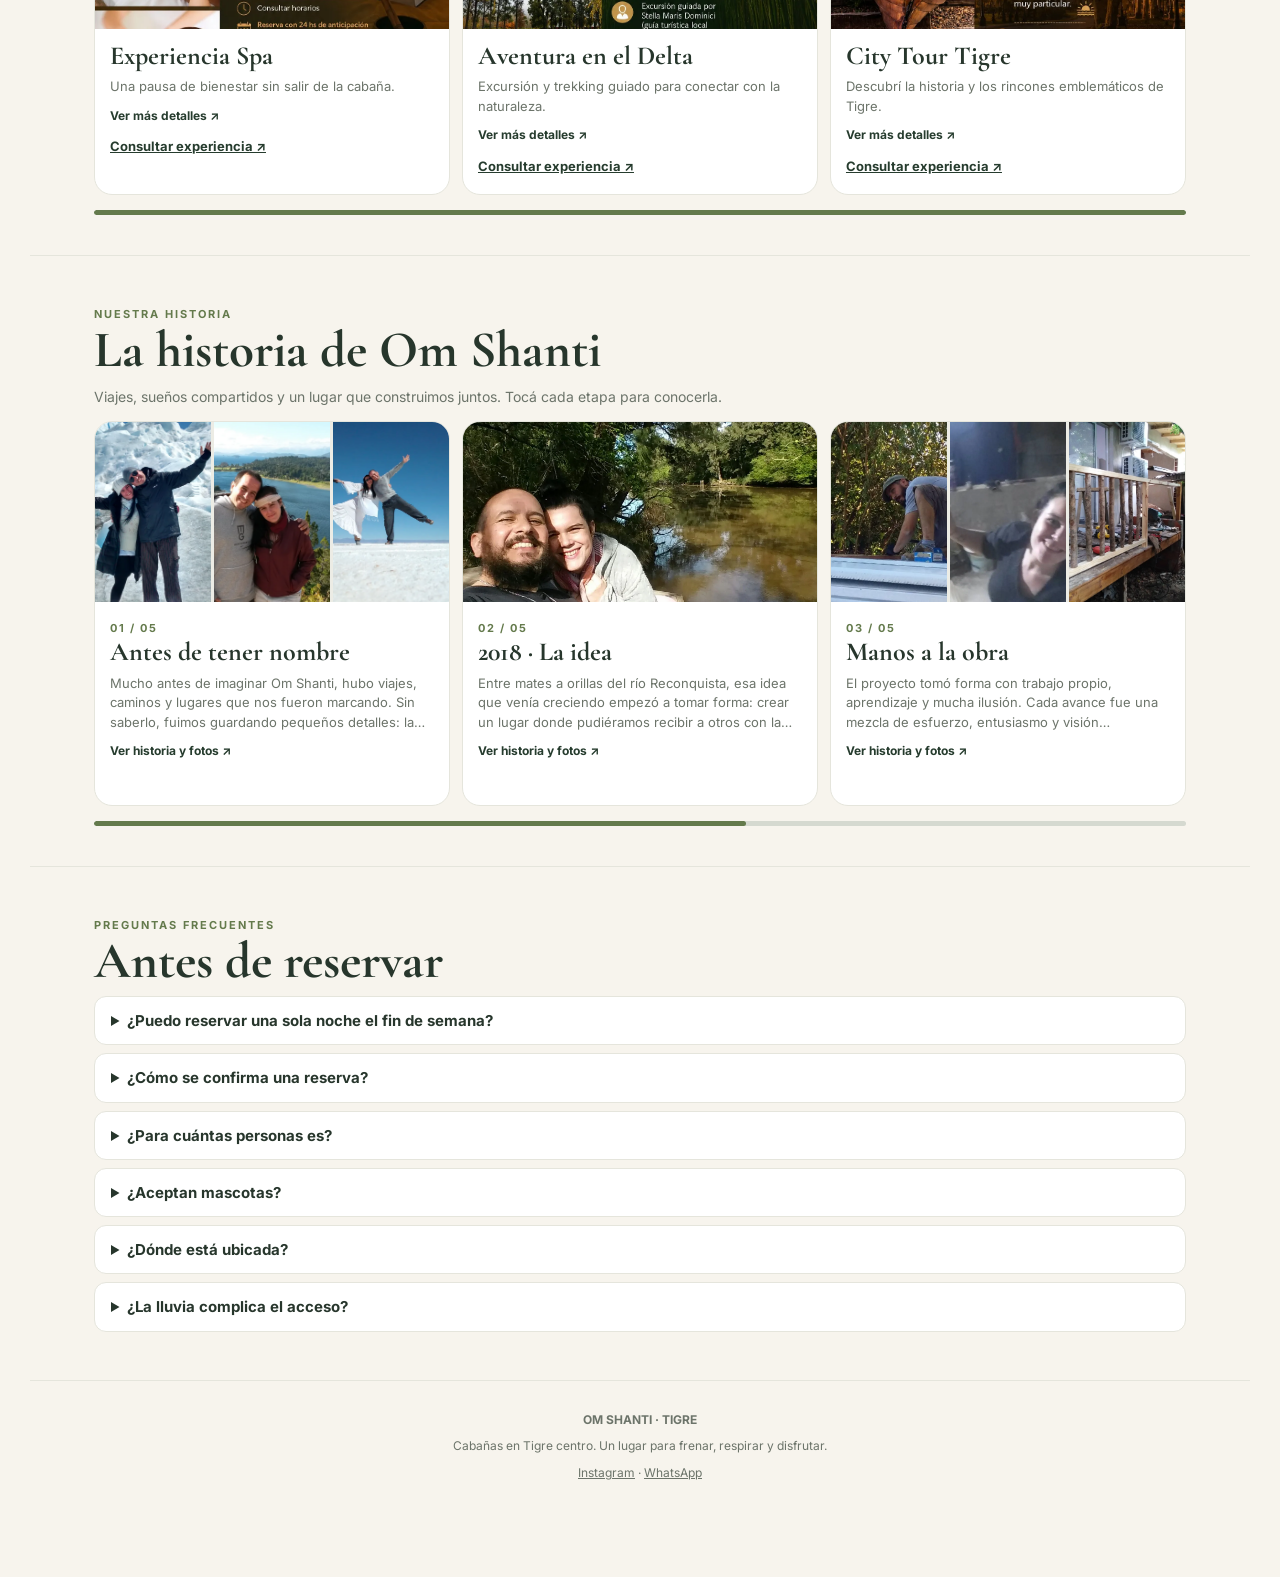
==== commit 2076d5d4: "Add files via upload" ====
--- a/index.html
+++ b/index.html
@@ -89,6 +89,10 @@
  .hero .actions .cta{width:100%;min-width:0;font-size:17px;padding:18px 20px}
  .hero-points{display:flex;gap:16px 22px;align-items:center;justify-content:flex-start;margin-top:29px;padding-right:72px;font-size:14px}
 }
+
+/* Ampliación accesible del mapa turístico (sin afectar otros módulos) */
+.location-map-trigger{min-width:0}.map-open{position:relative;display:block;width:100%;border:0;padding:0;background:transparent;border-radius:14px;overflow:hidden;text-align:left;cursor:zoom-in}.map-open .location-map{display:block;width:100%;height:auto}.map-open-label{position:absolute;bottom:12px;left:12px;background:rgba(24,45,31,.93);color:white;font-size:13px;font-weight:600;padding:9px 13px;border-radius:999px;box-shadow:0 2px 8px #0003}.map-open:focus-visible{outline:3px solid #789e79;outline-offset:3px}
+.tigre-map-modal[hidden]{display:none!important}.tigre-map-modal{position:fixed;inset:0;z-index:9999;background:rgba(10,20,14,.84);display:flex;align-items:center;justify-content:center;padding:12px}.tigre-map-panel{width:min(1100px,100%);height:min(92dvh,950px);display:flex;flex-direction:column;background:#f7f4ed;border-radius:16px;overflow:hidden;box-shadow:0 12px 44px #0007}.tigre-map-header{display:flex;align-items:center;justify-content:space-between;padding:11px 15px;background:#263c2e;color:#fff;gap:10px}.tigre-map-header strong{font-size:16px}.tigre-map-close{border:0;border-radius:99px;background:#ffffff20;color:#fff;font-size:28px;line-height:1;width:38px;height:38px}.tigre-map-help{font-size:12px;margin:0;padding:5px 14px;background:#eef0e9;color:#435246}.tigre-map-viewport{position:relative;min-height:0;flex:1;overflow:hidden;background:#e4e7e1;touch-action:none;cursor:grab;user-select:none}.tigre-map-viewport:active{cursor:grabbing}.tigre-map-viewport img{position:absolute;top:0;left:0;max-width:none!important;width:100%;height:100%;object-fit:contain;object-position:center;transform-origin:center center;pointer-events:none;user-select:none}.tigre-map-footer{display:flex;justify-content:space-between;align-items:center;gap:8px;padding:9px 12px;background:#fff}.tigre-map-footer small{font-size:11px;line-height:1.3;color:#526054}.tigre-map-tools{display:flex;gap:6px;flex-shrink:0}.tigre-map-tools button{border:1px solid #cbd4c9;background:#f7f8f5;color:#263c2e;border-radius:7px;min-width:36px;min-height:36px;padding:4px 9px;font-size:16px}.tigre-map-tools #tigreMapReset{font-size:12px}@media(max-width:600px){.tigre-map-modal{padding:5px}.tigre-map-panel{height:96dvh;border-radius:10px}.tigre-map-header strong{font-size:14px}.tigre-map-footer{align-items:flex-start}.tigre-map-footer small{max-width:45%}}
 </style><meta content="Disfrutá de una escapada en Om Shanti, cabañas en Tigre centro para 2 a 4 huéspedes. Pet friendly, cerca del río, con deck privado. Reservá online." name="description"/><link href="https://cabanasomshanti.com/" rel="canonical"/><meta content="website" property="og:type"/><meta content="es_AR" property="og:locale"/><meta content="Om Shanti Cabañas" property="og:site_name"/><meta content="https://cabanasomshanti.com/" property="og:url"/><meta content="Cabañas en Tigre | Om Shanti – Descanso y naturaleza" property="og:title"/><meta content="Disfrutá de una escapada en Om Shanti, cabañas en Tigre centro para 2 a 4 huéspedes. Pet friendly, cerca del río, con deck privado. Reservá online." property="og:description"/><meta content="https://cabanasomshanti.com/assets/om-shanti-compartir.jpg" property="og:image"/><meta content="Deck de las cabañas Om Shanti en Tigre" property="og:image:alt"/><meta content="summary_large_image" name="twitter:card"/><meta content="Cabañas en Tigre | Om Shanti – Descanso y naturaleza" name="twitter:title"/><meta content="Escapadas en Tigre centro para 2 a 4 huéspedes, pet friendly y cerca del río. Reservá online." name="twitter:description"/><meta content="https://cabanasomshanti.com/assets/om-shanti-compartir.jpg" name="twitter:image"/><script async="" src="https://www.googletagmanager.com/gtag/js?id=G-0BV3BNHG4C"></script><script>
     window.dataLayer = window.dataLayer || [];
     function gtag(){dataLayer.push(arguments);}
@@ -140,7 +144,7 @@
 <div class="facts"><div><strong>📍 Tigre centro</strong><span>200 m de Paseo Victorica</span></div><div><strong>🛏️ 2 a 4 huéspedes</strong><span>Para descansar a tu ritmo</span></div><div><strong>🐾 Pet friendly</strong><span>Tu mascota es bienvenida</span></div><div><strong>☕ Desayuno</strong><span>De bienvenida</span></div></div>
 <main>
 <section class="section" id="cabana"><div class="heading"><div><span class="eyebrow">EL ALOJAMIENTO</span><h2>Conocé Om Shanti por dentro.</h2><p>Un espacio cálido, con deck y galería techada. Mirá sus rincones sin recorrer una galería interminable.</p></div></div><div class="slide-wrap"><div class="track"><article class="tile" data-full="En Om Shanti, el deck es mucho más que un espacio al aire libre: es ese rincón donde el tiempo parece ir más despacio. Podés empezar la mañana con unos mates, leer un libro o simplemente disfrutar de un momento de tranquilidad. Un lugar para desconectar sin alejarte de Tigre centro."><img alt="Deck de Om Shanti" src="assets/deck1.webp"/><div class="copy"><h3>El deck</h3><p>Un rincón para frenar y disfrutar sin apuro.</p><span aria-hidden="true" class="read-more">Ver más detalles ↗</span></div></article><article class="tile" data-full="Nuestras cabañas en Tigre están pensadas para una escapada cómoda y sin complicaciones. El ambiente integra cama doble, futón y un sector funcional para disfrutar la estadía a tu ritmo. Son ideales para dos personas y cuentan con capacidad de hasta cuatro huéspedes."><img alt="Interior de Om Shanti" src="assets/interior.webp"/><div class="copy"><h3>La cabaña</h3><p>Cama doble, futón y un ambiente cómodo y funcional.</p><span aria-hidden="true" class="read-more">Ver más detalles ↗</span></div></article><article class="tile" data-full="¿Y si llueve durante tu escapada a Tigre? La galería techada permite seguir disfrutando del aire libre, incluso cuando el clima cambia. Un espacio reparado para compartir unos mates, escuchar la lluvia y descansar sin apuro. Además, el acceso a Om Shanti es por calles urbanas, sin barro."><img alt="Galería techada" src="assets/deck2.webp"/><div class="copy"><h3>La galería</h3><p>Un lugar para disfrutar incluso cuando llueve.</p><span aria-hidden="true" class="read-more">Ver más detalles ↗</span></div></article><article class="tile" data-full="A veces, una escapada de fin de semana es todo lo que necesitás para cambiar de aire. En Om Shanti buscamos que encuentres un ambiente cálido y tranquilo, donde puedas bajar el ritmo después de pasear por Tigre y dedicarte tiempo de calidad."><img alt="Cama de Om Shanti" src="assets/bed.webp"/><div class="copy"><h3>Descanso</h3><p>Un espacio pensado para bajar el ritmo.</p><span aria-hidden="true" class="read-more">Ver más detalles ↗</span></div></article><article class="tile" data-full="Para que tu estadía sea práctica y confortable, las cabañas cuentan con aire acondicionado frío/calor, WiFi y Smart TV con Netflix. También te espera un desayuno de bienvenida. Todo preparado para que puedas concentrarte en lo importante: disfrutar tu descanso."><img alt="Baño de Om Shanti" src="assets/bathroom.webp"/><div class="copy"><h3>Comodidades</h3><p>Aire frío/calor, WiFi y Smart TV con Netflix.</p><span aria-hidden="true" class="read-more">Ver más detalles ↗</span></div></article></div></div><div aria-label="Progreso de la galería" aria-valuemax="100" aria-valuemin="0" aria-valuenow="0" class="carousel-progress" role="progressbar"><span class="carousel-progress-thumb"></span></div></section>
-<section class="section" id="ubicacion"><div class="heading"><div><span class="eyebrow">NUESTRA UBICACIÓN</span><h2>En Tigre centro, cerca de todo.</h2><p>Una escapada tranquila con los paseos y la gastronomía de Tigre a pocos pasos.</p></div></div><div class="location-grid"><img alt="Mapa de ubicación de Om Shanti en Tigre centro, con marcador rojo" class="location-map" loading="lazy" src="assets/mapa-om-shanti.webp"/><div class="location-facts"><div><strong>📍 Om Shanti</strong>En Tigre centro</div><div><strong>🌊 Paseo Victorica</strong>A unos 200 metros</div><div><strong>🏛️ Museo de Arte Tigre</strong>A unos 15 minutos caminando</div><div><strong>🛍️ Puerto de Frutos</strong>A unos 15 minutos caminando</div><div><strong>☕ Gastronomía</strong>Bares y restaurantes a pasos</div></div></div></section>
+<section class="section" id="ubicacion"><div class="heading"><div><span class="eyebrow">NUESTRA UBICACIÓN</span><h2>En Tigre centro, cerca de todo.</h2><p>Una escapada tranquila con los paseos y la gastronomía de Tigre a pocos pasos.</p></div></div><div class="location-grid"><div class="location-map-trigger"><button type="button" class="map-open" id="openTigreMap" aria-label="Abrir plano turístico de Tigre con zoom"><img alt="Mapa de ubicación de Om Shanti en Tigre centro" class="location-map" loading="lazy" src="assets/mapa-om-shanti.webp"/><span class="map-open-label">🔎 Tocá para explorar Tigre</span></button></div><div class="location-facts"><div><strong>📍 Om Shanti</strong>En Tigre centro</div><div><strong>🌊 Paseo Victorica</strong>A unos 200 metros</div><div><strong>🏛️ Museo de Arte Tigre</strong>A unos 15 minutos caminando</div><div><strong>🛍️ Puerto de Frutos</strong>A unos 15 minutos caminando</div><div><strong>☕ Gastronomía</strong>Bares y restaurantes a pasos</div></div></div></section>
 <section class="section" id="tigre"><div class="heading"><div><span class="eyebrow">UBICACIÓN Y PASEOS</span><h2>Tigre, a pasos de todo.</h2><p>200 m de Paseo Victorica · 15 minutos caminando al Museo de Arte Tigre y al Puerto de Frutos.</p></div></div><div class="slide-wrap"><div class="track"><article class="tile" data-full="A unos 200 metros de Om Shanti comienza uno de los paseos más lindos de Tigre: Paseo Victorica. Caminá junto al río, disfrutá de sus vistas, descubrí cafés y elegí un rincón para contemplar el atardecer. La ventaja de alojarte en Tigre centro es poder salir a recorrer sin depender de una embarcación para llegar a tu cabaña."><img alt="Paseo Victorica" src="assets/paseo-victorica.webp"/><div class="copy"><h3>Paseo Victorica</h3><p>Caminar frente al río, descubrir cafés y disfrutar el atardecer.</p><span aria-hidden="true" class="read-more">Ver más detalles ↗</span></div></article><article class="tile" data-full="Tigre también invita a descubrir su historia y su vida cultural. Desde Om Shanti podés acercarte caminando al Museo de Arte Tigre, ubicado a unos 15 minutos, y combinar el paseo con otros espacios culturales de la ciudad. Una propuesta ideal para quienes quieren sumar arte, arquitectura e historia a su escapada."><img alt="Museos de Tigre" src="assets/museos.webp"/><div class="copy"><h3>Museos</h3><p>Arte e historia a pocos minutos de Om Shanti.</p><span aria-hidden="true" class="read-more">Ver más detalles ↗</span></div></article><article class="tile" data-full="Una escapada a Tigre también se disfruta alrededor de una mesa. Cerca de Om Shanti encontrás bares, cafeterías y restaurantes para elegir según el momento del día: un desayuno tranquilo, un almuerzo después de caminar o una cena en pareja. Todo con la comodidad de alojarte cerca del centro y del río."><img alt="Gastronomía en Tigre" src="assets/gastronomia.webp"/><div class="copy"><h3>Gastronomía</h3><p>Bares y restaurantes para disfrutar sin alejarte.</p><span aria-hidden="true" class="read-more">Ver más detalles ↗</span></div></article><article class="tile" data-full="Después de recorrer Paseo Victorica, visitar museos o conocer el Puerto de Frutos, podés regresar a Om Shanti y recuperar la calma. Esa combinación es parte de nuestra propuesta: disfrutar las actividades de Tigre durante el día y tener un espacio tranquilo donde descansar al volver."><img alt="Exterior de Om Shanti" src="assets/exterior.webp"/><div class="copy"><h3>Volvé a descansar</h3><p>Después de pasear, la tranquilidad te espera.</p><span aria-hidden="true" class="read-more">Ver más detalles ↗</span></div></article></div></div><div aria-label="Progreso de la galería" aria-valuemax="100" aria-valuemin="0" aria-valuenow="0" class="carousel-progress" role="progressbar"><span class="carousel-progress-thumb"></span></div></section>
 <section class="band"><div><h2>¿Ya te imaginás acá?</h2><p>Consultá disponibilidad real y elegí tus fechas en nuestro motor de reservas.</p></div><a class="cta" data-cta-location="middle_cta" data-cta-type="booking" href="/reservar/">Ver fechas disponibles ↗</a></section>
 <section class="section" id="experiencias"><div class="heading"><div><span class="eyebrow">EXPERIENCIAS OPCIONALES</span><h2>Sumale algo especial a tu estadía.</h2><p>Spa, aventura y recorridos por Tigre. Opciones adicionales sujetas a disponibilidad.</p></div></div><div class="slide-wrap"><div class="track"><article class="tile" data-full="Convertí tu estadía en una pausa dedicada al bienestar. La experiencia Spa suma una sesión de masajes en la propia cabaña, para que puedas relajarte sin trasladarte a otro lugar. Es una opción especial para regalar, sorprender a tu pareja o simplemente dedicarte un momento de descanso. Se contrata por separado y está sujeta a disponibilidad; consultanos antes de reservarla."><img alt="Spa" src="assets/experiencia-spa.webp"/><div class="copy"><h3>Experiencia Spa</h3><p>Una pausa de bienestar sin salir de la cabaña.</p><span aria-hidden="true" class="read-more">Ver más detalles ↗</span><a data-cta-location="experiences" data-cta-type="whatsapp" data-experience="Spa" href="https://wa.me/c/5491168330289" rel="noopener" target="_blank">Consultar experiencia ↗</a></div></article><article class="tile" data-full="Si te gusta combinar una escapada con movimiento y naturaleza, podés sumar una experiencia guiada de aventura en el Delta. La propuesta incluye excursión y trekking para descubrir paisajes y rincones naturales de la zona. Om Shanti está en Tigre centro, por lo que podés disfrutar de esta actividad y luego regresar a descansar a tu cabaña. Actividad adicional sujeta a disponibilidad y condiciones del prestador."><img alt="Aventura en el Delta" src="assets/experiencia-aventura.webp"/><div class="copy"><h3>Aventura en el Delta</h3><p>Excursión y trekking guiado para conectar con la naturaleza.</p><span aria-hidden="true" class="read-more">Ver más detalles ↗</span><a data-cta-location="experiences" data-cta-type="whatsapp" data-experience="Aventura" href="https://wa.me/c/5491168330289" rel="noopener" target="_blank">Consultar experiencia ↗</a></div></article><article class="tile" data-full="Tigre tiene mucho más para contar que sus paisajes. Con el City Tour podés descubrir historias, edificios y rincones emblemáticos de la ciudad de la mano de una guía local. Es una manera de aprovechar mejor tu visita, conocer lugares que quizás pasarías por alto y disfrutar de un recorrido diferente. La actividad es opcional, se contrata por separado y está sujeta a disponibilidad."><img alt="City tour Tigre" src="assets/experiencia-citytour.webp"/><div class="copy"><h3>City Tour Tigre</h3><p>Descubrí la historia y los rincones emblemáticos de Tigre.</p><span aria-hidden="true" class="read-more">Ver más detalles ↗</span><a data-cta-location="experiences" data-cta-type="whatsapp" data-experience="City Tour" href="https://wa.me/c/5491168330289" rel="noopener" target="_blank">Consultar experiencia ↗</a></div></article></div></div><div aria-label="Progreso de la galería" aria-valuemax="100" aria-valuemin="0" aria-valuenow="0" class="carousel-progress" role="progressbar"><span class="carousel-progress-thumb"></span></div></section>
@@ -178,7 +182,7 @@
  detailImg.src=first.src;detailImg.alt=first.alt;
  detailImg.className=tile.dataset.story?'detail-story-main':'';
  detailGallery.replaceChildren();
- detailGallery.hidden=!tile.dataset.story;
+ detailGallery.hidden=!tile.dataset.story || imgs.length===1;
  if(tile.dataset.story){
   imgs.forEach((img,i)=>{
    const thumb=document.createElement('img');thumb.src=img.src;thumb.alt=img.alt;
@@ -244,4 +248,35 @@
  const share=document.getElementById('quickShare');
  if(share){share.addEventListener('click',function(){ga('share_whatsapp',{method:'native_or_copy',content_type:'website',item_id:'om_shanti_web'});meta('ShareWhatsApp',{method:'native_or_copy',content_name:'Om Shanti Web'});});}
 })();
-</script></body></html>+</script>
+<!-- Plano turístico ampliado: agregado sin cambiar el mapa de portada -->
+<div class="tigre-map-modal" id="tigreMapModal" role="dialog" aria-modal="true" aria-label="Plano turístico de Tigre" aria-hidden="true" hidden>
+  <div class="tigre-map-panel">
+    <div class="tigre-map-header"><strong>Explorá Tigre desde Om Shanti</strong><button type="button" class="tigre-map-close" id="closeTigreMap" aria-label="Cerrar mapa">×</button></div>
+    <p class="tigre-map-help">Ampliá con dos dedos o con + y −. Arrastrá el plano para recorrerlo.</p>
+    <div class="tigre-map-viewport" id="tigreMapViewport" aria-label="Mapa turístico ampliable y desplazable"><img src="assets/mapa-tigre-turistico-om-shanti.png" alt="Plano turístico original de Tigre con referencias de interés y marcador de Om Shanti" id="tigreMapImage" draggable="false"/></div>
+    <div class="tigre-map-footer"><small>Plano base: Viví Tigre / Municipio de Tigre · Ubicación orientativa</small><div class="tigre-map-tools"><button type="button" id="tigreMapMinus" aria-label="Alejar">−</button><button type="button" id="tigreMapReset" aria-label="Restablecer zoom">Restablecer</button><button type="button" id="tigreMapPlus" aria-label="Acercar">+</button></div></div>
+  </div>
+</div>
+
+<script>
+(function(){
+ const modal=document.getElementById('tigreMapModal'),open=document.getElementById('openTigreMap'),close=document.getElementById('closeTigreMap'),vp=document.getElementById('tigreMapViewport'),img=document.getElementById('tigreMapImage');
+ if(!modal||!open||!vp||!img)return;
+ let scale=1,dx=0,dy=0,previousFocus=null;const pointers=new Map();let prevDistance=null,prevCenter=null;
+ const clamp=(v,min,max)=>Math.min(max,Math.max(min,v));
+ function render(){const maxX=Math.max(0,(vp.clientWidth*scale-vp.clientWidth)/2),maxY=Math.max(0,(vp.clientHeight*scale-vp.clientHeight)/2);dx=clamp(dx,-maxX,maxX);dy=clamp(dy,-maxY,maxY);img.style.transform=`translate(${dx}px,${dy}px) scale(${scale})`;}
+ function reset(){scale=1;dx=dy=0;render();}
+ function zoom(factor,cx=vp.clientWidth/2,cy=vp.clientHeight/2){const next=clamp(scale*factor,1,5),ratio=next/scale;dx=(dx+vp.clientWidth/2-cx)*ratio-(vp.clientWidth/2-cx);dy=(dy+vp.clientHeight/2-cy)*ratio-(vp.clientHeight/2-cy);scale=next;render();}
+ function show(){previousFocus=document.activeElement;modal.hidden=false;modal.setAttribute('aria-hidden','false');document.body.style.overflow='hidden';reset();close.focus();}
+ function hide(){modal.hidden=true;modal.setAttribute('aria-hidden','true');document.body.style.overflow='';pointers.clear();prevDistance=null;prevCenter=null;if(previousFocus)previousFocus.focus();}
+ open.addEventListener('click',show);close.addEventListener('click',hide);modal.addEventListener('click',e=>{if(e.target===modal)hide();});
+ document.addEventListener('keydown',e=>{if(modal.hidden)return;if(e.key==='Escape')hide();if(e.key==='+'||e.key==='=')zoom(1.25);if(e.key==='-')zoom(.8);});
+ document.getElementById('tigreMapPlus').addEventListener('click',()=>zoom(1.3));document.getElementById('tigreMapMinus').addEventListener('click',()=>zoom(1/1.3));document.getElementById('tigreMapReset').addEventListener('click',reset);
+ vp.addEventListener('wheel',e=>{e.preventDefault();const r=vp.getBoundingClientRect();zoom(e.deltaY<0?1.18:1/1.18,e.clientX-r.left,e.clientY-r.top);},{passive:false});
+ vp.addEventListener('pointerdown',e=>{vp.setPointerCapture(e.pointerId);pointers.set(e.pointerId,{x:e.clientX,y:e.clientY});prevDistance=null;prevCenter=null;});
+ vp.addEventListener('pointermove',e=>{if(!pointers.has(e.pointerId))return;const old=pointers.get(e.pointerId);pointers.set(e.pointerId,{x:e.clientX,y:e.clientY});const pts=[...pointers.values()];if(pts.length===1){dx+=e.clientX-old.x;dy+=e.clientY-old.y;render();}else if(pts.length===2){const dist=Math.hypot(pts[0].x-pts[1].x,pts[0].y-pts[1].y);const center={x:(pts[0].x+pts[1].x)/2,y:(pts[0].y+pts[1].y)/2};if(prevDistance&&prevCenter){dx+=center.x-prevCenter.x;dy+=center.y-prevCenter.y;const r=vp.getBoundingClientRect();zoom(dist/prevDistance,center.x-r.left,center.y-r.top);}prevDistance=dist;prevCenter=center;render();}});
+ function end(e){pointers.delete(e.pointerId);prevDistance=null;prevCenter=null;}vp.addEventListener('pointerup',end);vp.addEventListener('pointercancel',end);vp.addEventListener('lostpointercapture',end);window.addEventListener('resize',()=>{if(!modal.hidden)render();});
+})();
+</script>
+</body></html>
